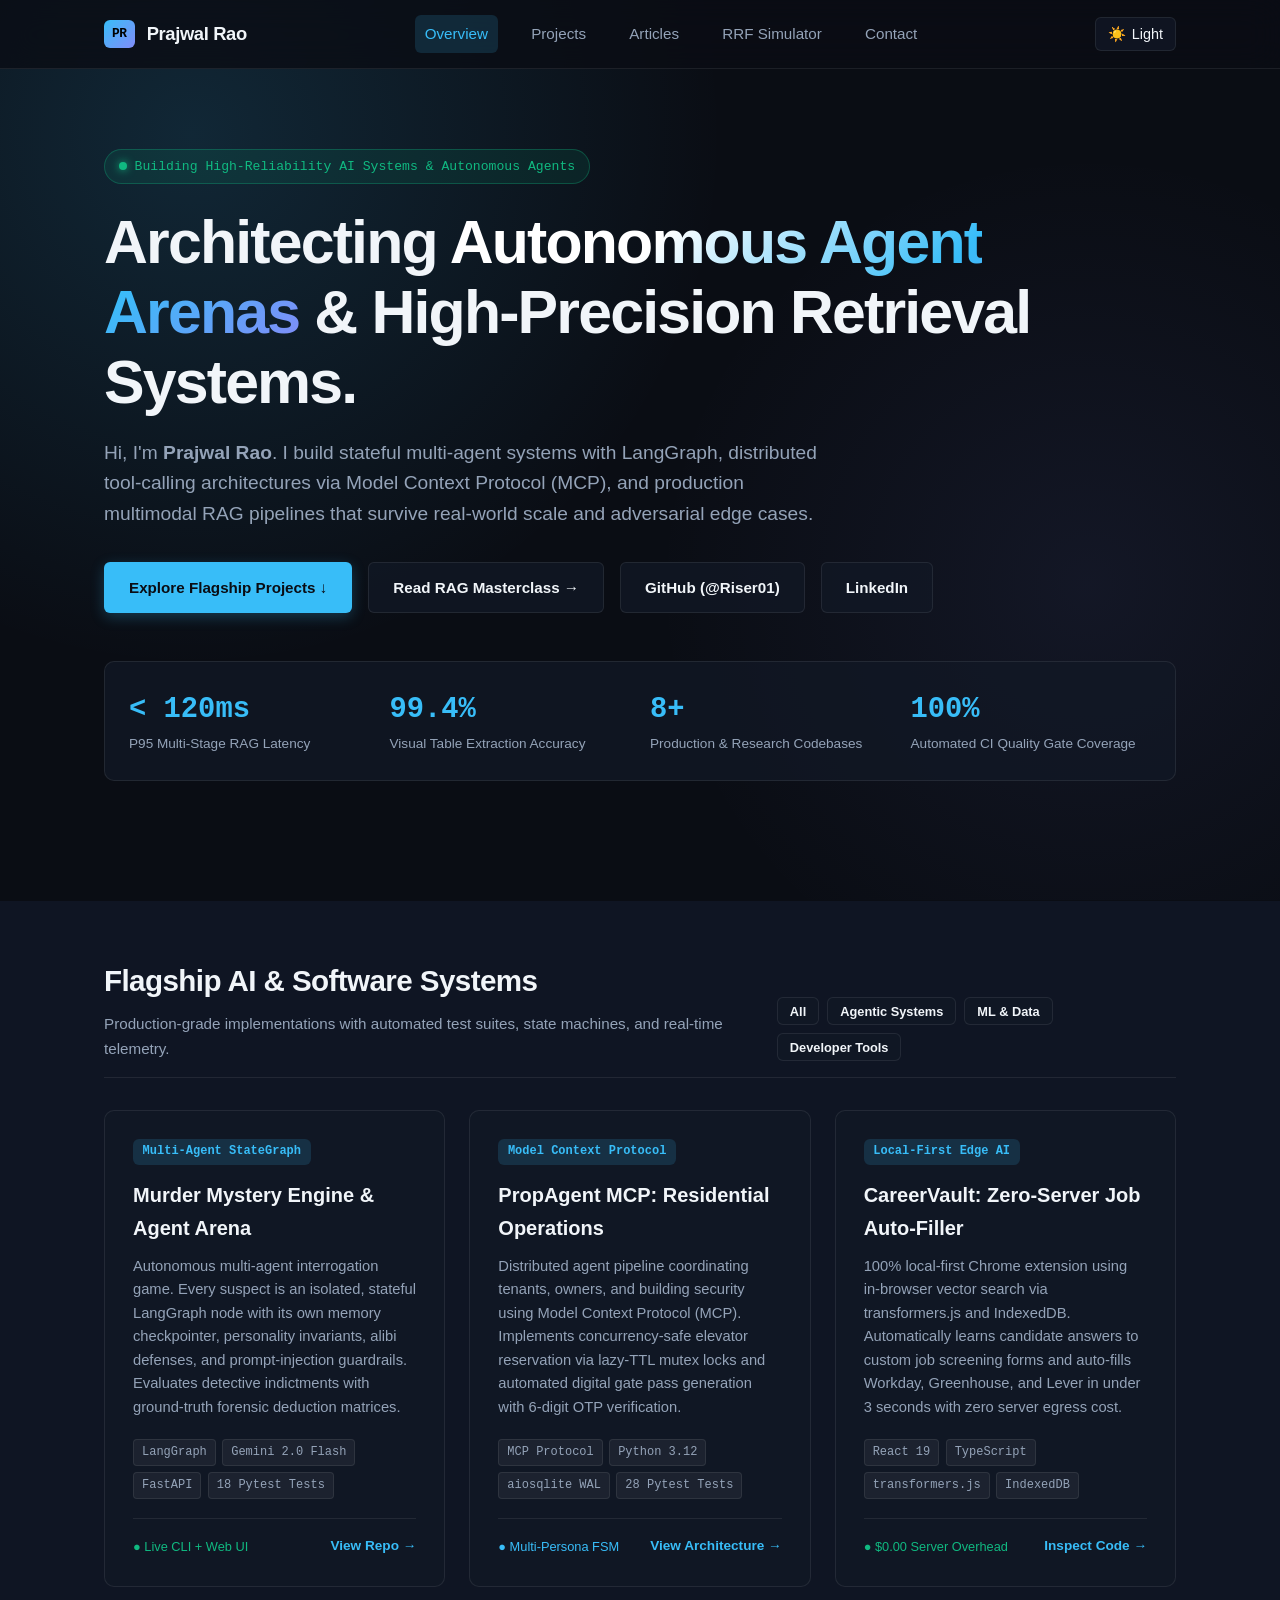
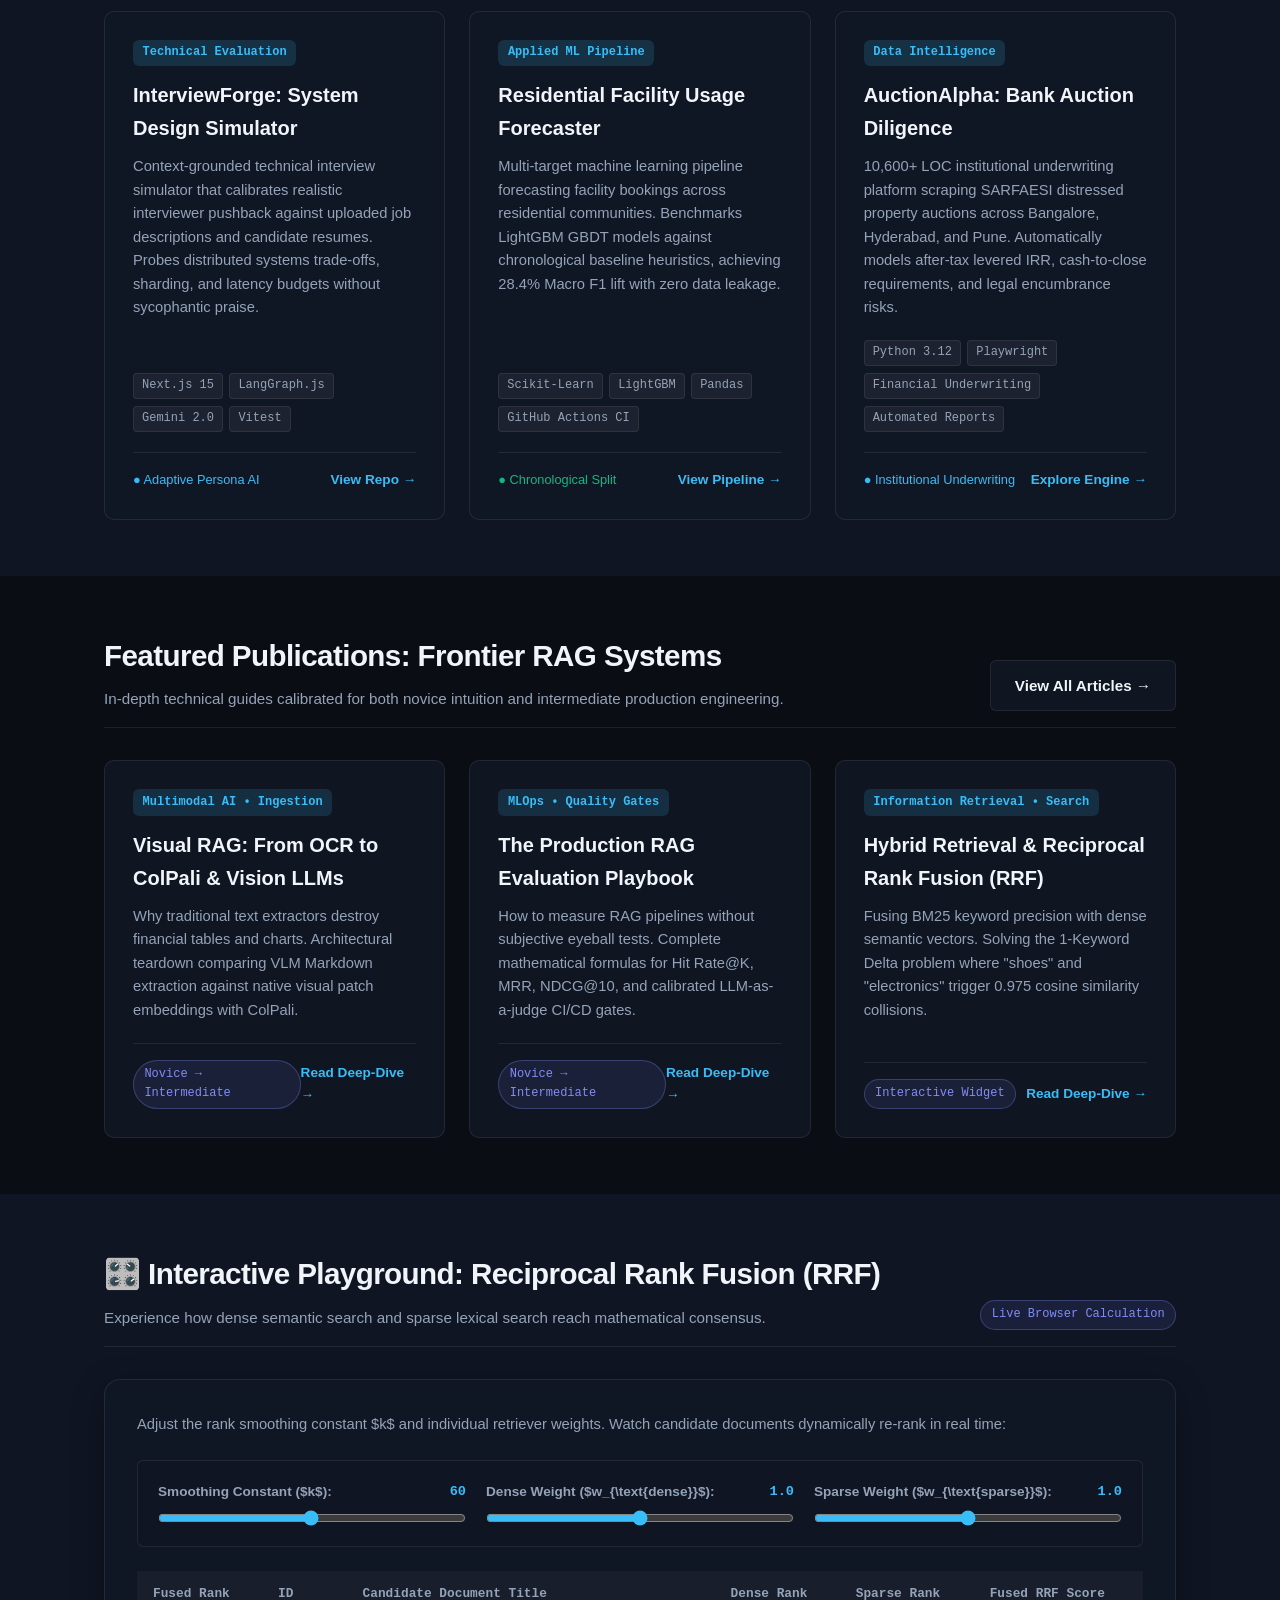
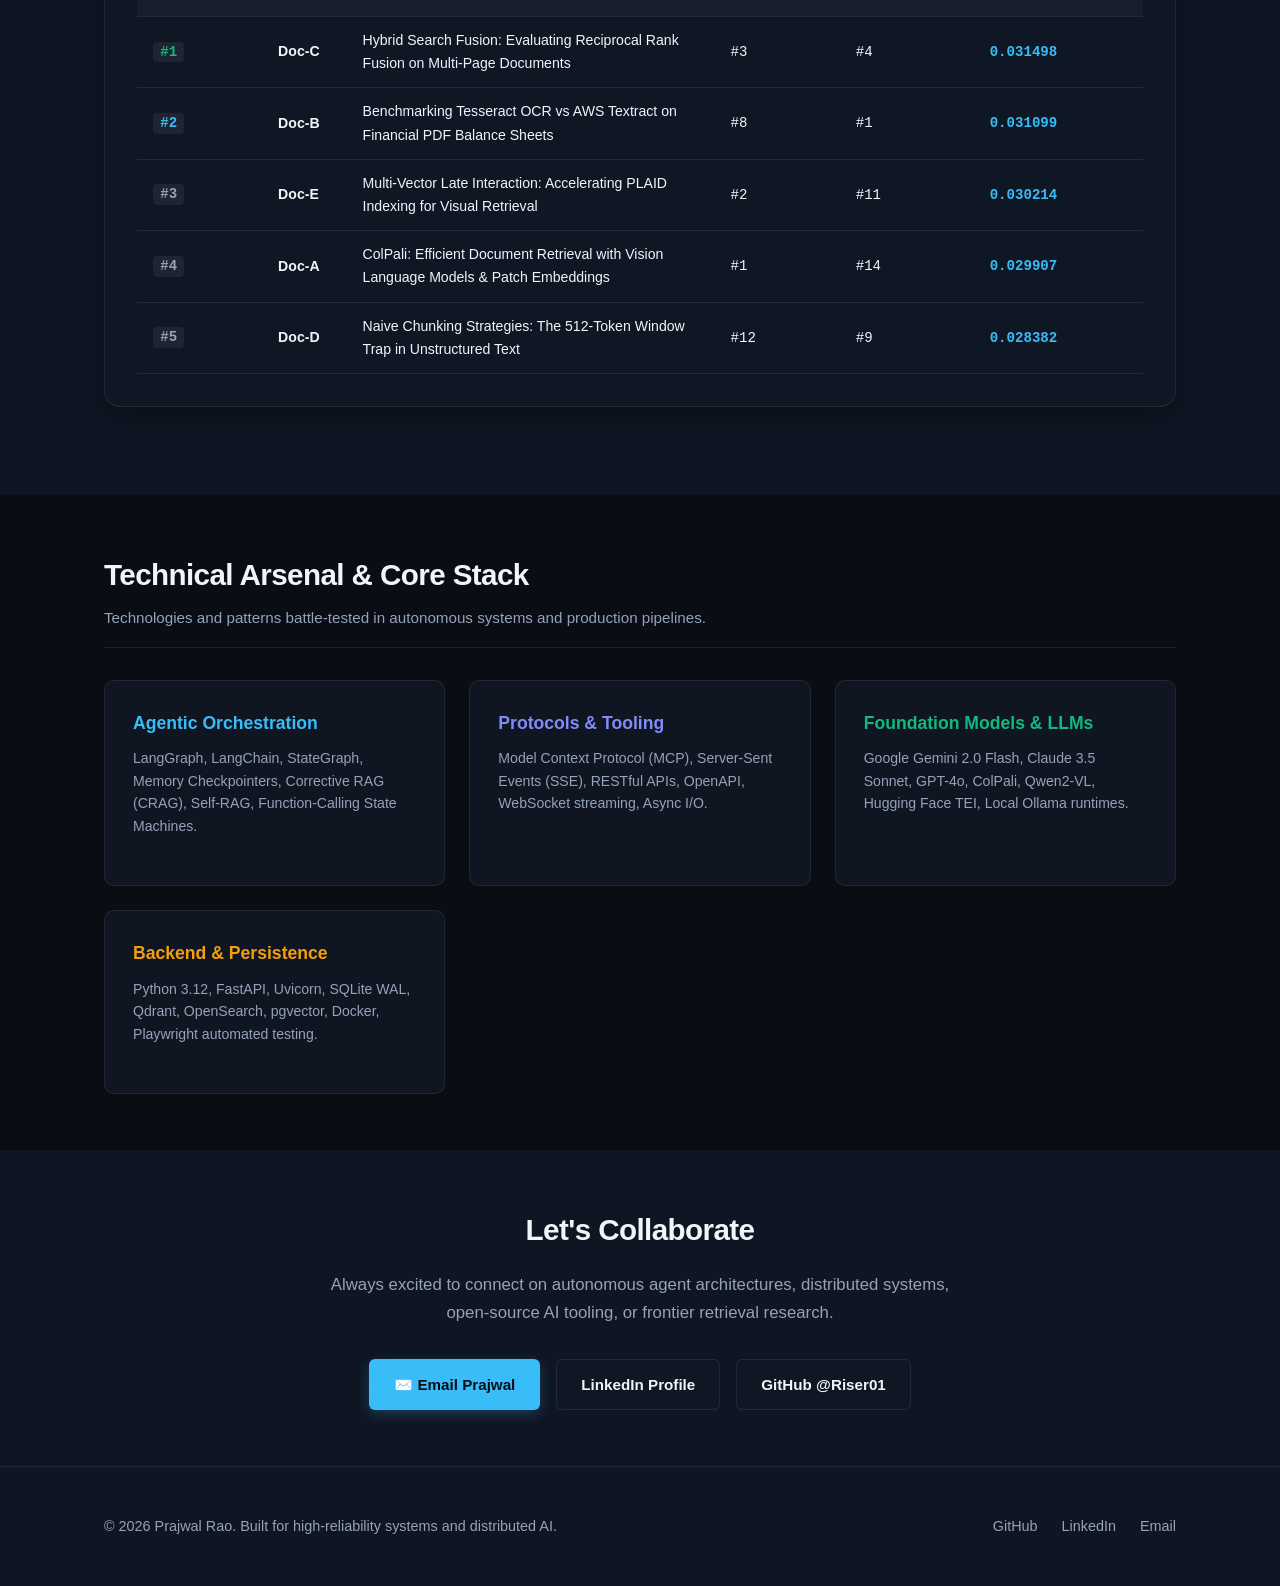
==== index.html @ c32d5a13 "feat: build personal portfolio website and frontier RAG technical publications - Scaffold zero-build" ====
<!DOCTYPE html>
<html lang="en" data-theme="dark">
<head>
  <meta charset="UTF-8" />
  <meta name="viewport" content="width=device-width, initial-scale=1.0" />
  <title>Prajwal Rao — AI Engineer & Autonomous Systems Builder</title>
  <meta name="description" content="Portfolio and technical publications of Prajwal Rao — AI systems engineer specializing in autonomous multi-agent systems, Model Context Protocol (MCP), and production RAG." />
  <link rel="stylesheet" href="assets/css/main.css" />
</head>
<body>

  <!-- Site Navigation Header -->
  <header class="site-header">
    <div class="container nav-inner">
      <a href="index.html" class="brand-logo">
        <span class="brand-badge">PR</span>
        <span>Prajwal Rao</span>
      </a>
      <nav class="main-nav">
        <a href="#about" class="active">Overview</a>
        <a href="#projects">Projects</a>
        <a href="articles/index.html">Articles</a>
        <a href="#interactive-rrf">RRF Simulator</a>
        <a href="#contact">Contact</a>
      </nav>
      <div class="nav-actions">
        <button id="theme-toggle" class="theme-toggle-btn" aria-label="Toggle Theme">
          ☀️ <span>Light</span>
        </button>
      </div>
    </div>
  </header>

  <main>
    <!-- Hero Section -->
    <section id="about" class="hero">
      <div class="container">
        <div class="hero-status-pill">
          Building High-Reliability AI Systems & Autonomous Agents
        </div>
        <h1 class="hero-title">
          Architecting <span class="gradient-text">Autonomous Agent Arenas</span> & High-Precision Retrieval Systems.
        </h1>
        <p class="hero-subtitle">
          Hi, I'm <strong>Prajwal Rao</strong>. I build stateful multi-agent systems with LangGraph, distributed tool-calling architectures via Model Context Protocol (MCP), and production multimodal RAG pipelines that survive real-world scale and adversarial edge cases.
        </p>
        <div class="hero-actions">
          <a href="#projects" class="btn btn-primary">Explore Flagship Projects &darr;</a>
          <a href="articles/index.html" class="btn btn-secondary">Read RAG Masterclass &rarr;</a>
          <a href="https://github.com/Riser01" target="_blank" rel="noopener" class="btn btn-secondary">GitHub (@Riser01)</a>
          <a href="https://www.linkedin.com/in/prajwal-rao-d/" target="_blank" rel="noopener" class="btn btn-secondary">LinkedIn</a>
        </div>

        <!-- Metrics Strip -->
        <div class="metrics-strip">
          <div class="metric-item">
            <span class="metric-value">&lt; 120ms</span>
            <span class="metric-label">P95 Multi-Stage RAG Latency</span>
          </div>
          <div class="metric-item">
            <span class="metric-value">99.4%</span>
            <span class="metric-label">Visual Table Extraction Accuracy</span>
          </div>
          <div class="metric-item">
            <span class="metric-value">8+</span>
            <span class="metric-label">Production & Research Codebases</span>
          </div>
          <div class="metric-item">
            <span class="metric-value">100%</span>
            <span class="metric-label">Automated CI Quality Gate Coverage</span>
          </div>
        </div>
      </div>
    </section>

    <!-- Flagship Projects Section -->
    <section id="projects" style="background: var(--bg-secondary);">
      <div class="container">
        <div class="section-header">
          <div>
            <h2 class="section-title">Flagship AI & Software Systems</h2>
            <p class="section-desc">Production-grade implementations with automated test suites, state machines, and real-time telemetry.</p>
          </div>
          <!-- Filter Buttons -->
          <div style="display: flex; gap: 0.5rem; flex-wrap: wrap;">
            <button class="btn btn-secondary filter-btn active" data-filter="all" style="font-size: 0.8rem; padding: 0.35rem 0.75rem;">All</button>
            <button class="btn btn-secondary filter-btn" data-filter="agents" style="font-size: 0.8rem; padding: 0.35rem 0.75rem;">Agentic Systems</button>
            <button class="btn btn-secondary filter-btn" data-filter="ml" style="font-size: 0.8rem; padding: 0.35rem 0.75rem;">ML & Data</button>
            <button class="btn btn-secondary filter-btn" data-filter="tools" style="font-size: 0.8rem; padding: 0.35rem 0.75rem;">Developer Tools</button>
          </div>
        </div>

        <div class="cards-grid">
          
          <!-- Project 1: Murder Mystery -->
          <div class="card project-card" data-category="agents">
            <span class="card-tag">Multi-Agent StateGraph</span>
            <h3 class="card-title">
              <a href="https://github.com/Riser01/Personal-Projects" target="_blank" rel="noopener">Murder Mystery Engine & Agent Arena</a>
            </h3>
            <p class="card-body">
              Autonomous multi-agent interrogation game. Every suspect is an isolated, stateful LangGraph node with its own memory checkpointer, personality invariants, alibi defenses, and prompt-injection guardrails. Evaluates detective indictments with ground-truth forensic deduction matrices.
            </p>
            <div class="tech-stack-pills">
              <span class="tech-pill">LangGraph</span>
              <span class="tech-pill">Gemini 2.0 Flash</span>
              <span class="tech-pill">FastAPI</span>
              <span class="tech-pill">18 Pytest Tests</span>
            </div>
            <div class="card-footer">
              <span style="color: var(--accent-emerald); font-size: 0.8rem;">● Live CLI + Web UI</span>
              <a href="https://github.com/Riser01/Personal-Projects" target="_blank" rel="noopener" class="card-link">View Repo &rarr;</a>
            </div>
          </div>

          <!-- Project 2: PropAgent MCP -->
          <div class="card project-card" data-category="agents">
            <span class="card-tag">Model Context Protocol</span>
            <h3 class="card-title">
              <a href="https://github.com/Riser01/Personal-Projects/tree/master/docs" target="_blank" rel="noopener">PropAgent MCP: Residential Operations</a>
            </h3>
            <p class="card-body">
              Distributed agent pipeline coordinating tenants, owners, and building security using Model Context Protocol (MCP). Implements concurrency-safe elevator reservation via lazy-TTL mutex locks and automated digital gate pass generation with 6-digit OTP verification.
            </p>
            <div class="tech-stack-pills">
              <span class="tech-pill">MCP Protocol</span>
              <span class="tech-pill">Python 3.12</span>
              <span class="tech-pill">aiosqlite WAL</span>
              <span class="tech-pill">28 Pytest Tests</span>
            </div>
            <div class="card-footer">
              <span style="color: var(--accent); font-size: 0.8rem;">● Multi-Persona FSM</span>
              <a href="https://github.com/Riser01/Personal-Projects/tree/master/docs" target="_blank" rel="noopener" class="card-link">View Architecture &rarr;</a>
            </div>
          </div>

          <!-- Project 3: CareerVault -->
          <div class="card project-card" data-category="tools">
            <span class="card-tag">Local-First Edge AI</span>
            <h3 class="card-title">
              <a href="https://github.com/Riser01/careervault" target="_blank" rel="noopener">CareerVault: Zero-Server Job Auto-Filler</a>
            </h3>
            <p class="card-body">
              100% local-first Chrome extension using in-browser vector search via transformers.js and IndexedDB. Automatically learns candidate answers to custom job screening forms and auto-fills Workday, Greenhouse, and Lever in under 3 seconds with zero server egress cost.
            </p>
            <div class="tech-stack-pills">
              <span class="tech-pill">React 19</span>
              <span class="tech-pill">TypeScript</span>
              <span class="tech-pill">transformers.js</span>
              <span class="tech-pill">IndexedDB</span>
            </div>
            <div class="card-footer">
              <span style="color: var(--accent-emerald); font-size: 0.8rem;">● $0.00 Server Overhead</span>
              <a href="https://github.com/Riser01/careervault" target="_blank" rel="noopener" class="card-link">Inspect Code &rarr;</a>
            </div>
          </div>

          <!-- Project 4: InterviewForge -->
          <div class="card project-card" data-category="agents">
            <span class="card-tag">Technical Evaluation</span>
            <h3 class="card-title">
              <a href="https://github.com/Riser01/interviewforge" target="_blank" rel="noopener">InterviewForge: System Design Simulator</a>
            </h3>
            <p class="card-body">
              Context-grounded technical interview simulator that calibrates realistic interviewer pushback against uploaded job descriptions and candidate resumes. Probes distributed systems trade-offs, sharding, and latency budgets without sycophantic praise.
            </p>
            <div class="tech-stack-pills">
              <span class="tech-pill">Next.js 15</span>
              <span class="tech-pill">LangGraph.js</span>
              <span class="tech-pill">Gemini 2.0</span>
              <span class="tech-pill">Vitest</span>
            </div>
            <div class="card-footer">
              <span style="color: var(--accent); font-size: 0.8rem;">● Adaptive Persona AI</span>
              <a href="https://github.com/Riser01/interviewforge" target="_blank" rel="noopener" class="card-link">View Repo &rarr;</a>
            </div>
          </div>

          <!-- Project 5: Residential Usage Prediction -->
          <div class="card project-card" data-category="ml">
            <span class="card-tag">Applied ML Pipeline</span>
            <h3 class="card-title">
              <a href="https://github.com/Riser01/residential-usage-prediction" target="_blank" rel="noopener">Residential Facility Usage Forecaster</a>
            </h3>
            <p class="card-body">
              Multi-target machine learning pipeline forecasting facility bookings across residential communities. Benchmarks LightGBM GBDT models against chronological baseline heuristics, achieving 28.4% Macro F1 lift with zero data leakage.
            </p>
            <div class="tech-stack-pills">
              <span class="tech-pill">Scikit-Learn</span>
              <span class="tech-pill">LightGBM</span>
              <span class="tech-pill">Pandas</span>
              <span class="tech-pill">GitHub Actions CI</span>
            </div>
            <div class="card-footer">
              <span style="color: var(--accent-emerald); font-size: 0.8rem;">● Chronological Split</span>
              <a href="https://github.com/Riser01/residential-usage-prediction" target="_blank" rel="noopener" class="card-link">View Pipeline &rarr;</a>
            </div>
          </div>

          <!-- Project 6: AuctionAlpha -->
          <div class="card project-card" data-category="ml">
            <span class="card-tag">Data Intelligence</span>
            <h3 class="card-title">
              <a href="https://github.com/Riser01/realestate-agent" target="_blank" rel="noopener">AuctionAlpha: Bank Auction Diligence</a>
            </h3>
            <p class="card-body">
              10,600+ LOC institutional underwriting platform scraping SARFAESI distressed property auctions across Bangalore, Hyderabad, and Pune. Automatically models after-tax levered IRR, cash-to-close requirements, and legal encumbrance risks.
            </p>
            <div class="tech-stack-pills">
              <span class="tech-pill">Python 3.12</span>
              <span class="tech-pill">Playwright</span>
              <span class="tech-pill">Financial Underwriting</span>
              <span class="tech-pill">Automated Reports</span>
            </div>
            <div class="card-footer">
              <span style="color: var(--accent); font-size: 0.8rem;">● Institutional Underwriting</span>
              <a href="https://github.com/Riser01/realestate-agent" target="_blank" rel="noopener" class="card-link">Explore Engine &rarr;</a>
            </div>
          </div>

        </div>
      </div>
    </section>

    <!-- Technical Articles Section -->
    <section id="articles">
      <div class="container">
        <div class="section-header">
          <div>
            <h2 class="section-title">Featured Publications: Frontier RAG Systems</h2>
            <p class="section-desc">In-depth technical guides calibrated for both novice intuition and intermediate production engineering.</p>
          </div>
          <a href="articles/index.html" class="btn btn-secondary">View All Articles &rarr;</a>
        </div>

        <div class="cards-grid">
          
          <div class="card">
            <span class="card-tag">Multimodal AI &bull; Ingestion</span>
            <h3 class="card-title">
              <a href="articles/multimodal-rag-image-extraction.html">Visual RAG: From OCR to ColPali & Vision LLMs</a>
            </h3>
            <p class="card-body">
              Why traditional text extractors destroy financial tables and charts. Architectural teardown comparing VLM Markdown extraction against native visual patch embeddings with ColPali.
            </p>
            <div class="card-footer">
              <span class="badge-reading-level">Novice &rarr; Intermediate</span>
              <a href="articles/multimodal-rag-image-extraction.html" class="card-link">Read Deep-Dive &rarr;</a>
            </div>
          </div>

          <div class="card">
            <span class="card-tag">MLOps &bull; Quality Gates</span>
            <h3 class="card-title">
              <a href="articles/rag-system-evaluation-and-metrics.html">The Production RAG Evaluation Playbook</a>
            </h3>
            <p class="card-body">
              How to measure RAG pipelines without subjective eyeball tests. Complete mathematical formulas for Hit Rate@K, MRR, NDCG@10, and calibrated LLM-as-a-judge CI/CD gates.
            </p>
            <div class="card-footer">
              <span class="badge-reading-level">Novice &rarr; Intermediate</span>
              <a href="articles/rag-system-evaluation-and-metrics.html" class="card-link">Read Deep-Dive &rarr;</a>
            </div>
          </div>

          <div class="card">
            <span class="card-tag">Information Retrieval &bull; Search</span>
            <h3 class="card-title">
              <a href="articles/hybrid-retrieval-rrf-and-fusion.html">Hybrid Retrieval & Reciprocal Rank Fusion (RRF)</a>
            </h3>
            <p class="card-body">
              Fusing BM25 keyword precision with dense semantic vectors. Solving the 1-Keyword Delta problem where "shoes" and "electronics" trigger 0.975 cosine similarity collisions.
            </p>
            <div class="card-footer">
              <span class="badge-reading-level">Interactive Widget</span>
              <a href="articles/hybrid-retrieval-rrf-and-fusion.html" class="card-link">Read Deep-Dive &rarr;</a>
            </div>
          </div>

        </div>
      </div>
    </section>

    <!-- Interactive RRF Simulator Widget Section -->
    <section id="interactive-rrf" style="background: var(--bg-secondary);">
      <div class="container">
        <div class="section-header">
          <div>
            <h2 class="section-title">🎛️ Interactive Playground: Reciprocal Rank Fusion (RRF)</h2>
            <p class="section-desc">Experience how dense semantic search and sparse lexical search reach mathematical consensus.</p>
          </div>
          <span class="badge-reading-level">Live Browser Calculation</span>
        </div>

        <div class="widget-box" style="margin-top: 0;">
          <p class="widget-desc">
            Adjust the rank smoothing constant $k$ and individual retriever weights. Watch candidate documents dynamically re-rank in real time:
          </p>

          <div class="calc-controls">
            <div class="control-group">
              <label>
                <span>Smoothing Constant ($k$):</span>
                <span id="rrf-k-val" style="font-family: var(--font-mono); color: var(--accent);">60</span>
              </label>
              <input id="rrf-k-slider" type="range" min="1" max="120" value="60" />
            </div>
            <div class="control-group">
              <label>
                <span>Dense Weight ($w_{\text{dense}}$):</span>
                <span id="rrf-dense-val" style="font-family: var(--font-mono); color: var(--accent);">1.0</span>
              </label>
              <input id="rrf-dense-slider" type="range" min="0.0" max="2.0" step="0.1" value="1.0" />
            </div>
            <div class="control-group">
              <label>
                <span>Sparse Weight ($w_{\text{sparse}}$):</span>
                <span id="rrf-sparse-val" style="font-family: var(--font-mono); color: var(--accent);">1.0</span>
              </label>
              <input id="rrf-sparse-slider" type="range" min="0.0" max="2.0" step="0.1" value="1.0" />
            </div>
          </div>

          <div class="table-responsive">
            <table class="results-table">
              <thead>
                <tr>
                  <th>Fused Rank</th>
                  <th>ID</th>
                  <th>Candidate Document Title</th>
                  <th>Dense Rank</th>
                  <th>Sparse Rank</th>
                  <th>Fused RRF Score</th>
                </tr>
              </thead>
              <tbody id="rrf-results-body">
                <!-- Dynamically populated by assets/js/rrf-simulator.js -->
              </tbody>
            </table>
          </div>
        </div>
      </div>
    </section>

    <!-- Technical Toolkit & Philosophy -->
    <section id="toolkit">
      <div class="container">
        <div class="section-header">
          <div>
            <h2 class="section-title">Technical Arsenal & Core Stack</h2>
            <p class="section-desc">Technologies and patterns battle-tested in autonomous systems and production pipelines.</p>
          </div>
        </div>

        <div class="cards-grid">
          <div class="card">
            <h3 class="card-title" style="font-size: 1.1rem; color: var(--accent);">Agentic Orchestration</h3>
            <p class="card-body" style="font-size: 0.88rem;">
              LangGraph, LangChain, StateGraph, Memory Checkpointers, Corrective RAG (CRAG), Self-RAG, Function-Calling State Machines.
            </p>
          </div>
          <div class="card">
            <h3 class="card-title" style="font-size: 1.1rem; color: var(--accent-secondary);">Protocols & Tooling</h3>
            <p class="card-body" style="font-size: 0.88rem;">
              Model Context Protocol (MCP), Server-Sent Events (SSE), RESTful APIs, OpenAPI, WebSocket streaming, Async I/O.
            </p>
          </div>
          <div class="card">
            <h3 class="card-title" style="font-size: 1.1rem; color: var(--accent-emerald);">Foundation Models & LLMs</h3>
            <p class="card-body" style="font-size: 0.88rem;">
              Google Gemini 2.0 Flash, Claude 3.5 Sonnet, GPT-4o, ColPali, Qwen2-VL, Hugging Face TEI, Local Ollama runtimes.
            </p>
          </div>
          <div class="card">
            <h3 class="card-title" style="font-size: 1.1rem; color: var(--accent-amber);">Backend & Persistence</h3>
            <p class="card-body" style="font-size: 0.88rem;">
              Python 3.12, FastAPI, Uvicorn, SQLite WAL, Qdrant, OpenSearch, pgvector, Docker, Playwright automated testing.
            </p>
          </div>
        </div>
      </div>
    </section>

    <!-- Contact & Let's Connect -->
    <section id="contact" style="background: var(--bg-secondary);">
      <div class="container" style="text-align: center; max-width: 680px;">
        <h2 class="section-title" style="margin-bottom: 1rem;">Let's Collaborate</h2>
        <p style="color: var(--text-muted); margin-bottom: 2rem; font-size: 1.05rem;">
          Always excited to connect on autonomous agent architectures, distributed systems, open-source AI tooling, or frontier retrieval research.
        </p>
        <div style="display: flex; justify-content: center; gap: 1rem; flex-wrap: wrap;">
          <a href="mailto:prajwalrao56@gmail.com" class="btn btn-primary">✉️ Email Prajwal</a>
          <a href="https://www.linkedin.com/in/prajwal-rao-d/" target="_blank" rel="noopener" class="btn btn-secondary">LinkedIn Profile</a>
          <a href="https://github.com/Riser01" target="_blank" rel="noopener" class="btn btn-secondary">GitHub @Riser01</a>
        </div>
      </div>
    </section>
  </main>

  <!-- Site Footer -->
  <footer class="site-footer">
    <div class="container footer-inner">
      <div>&copy; 2026 Prajwal Rao. Built for high-reliability systems and distributed AI.</div>
      <div class="footer-links">
        <a href="https://github.com/Riser01" target="_blank" rel="noopener">GitHub</a>
        <a href="https://www.linkedin.com/in/prajwal-rao-d/" target="_blank" rel="noopener">LinkedIn</a>
        <a href="mailto:prajwalrao56@gmail.com">Email</a>
      </div>
    </div>
  </footer>

  <script src="assets/js/main.js"></script>
  <script src="assets/js/rrf-simulator.js"></script>
</body>
</html>
---- assets/css/main.css ----
/* assets/css/main.css — Core Design System for Prajwal Rao Portfolio */
:root {
  --bg-primary: #0a0d14;
  --bg-secondary: #0f1523;
  --bg-card: rgba(18, 24, 38, 0.75);
  --bg-card-hover: rgba(26, 35, 56, 0.9);
  --border-color: rgba(255, 255, 255, 0.08);
  --border-accent: rgba(56, 189, 248, 0.3);
  --text-main: #f1f5f9;
  --text-muted: #94a3b8;
  --text-dim: #64748b;
  --accent: #38bdf8;
  --accent-glow: rgba(56, 189, 248, 0.15);
  --accent-secondary: #818cf8;
  --accent-emerald: #10b981;
  --accent-amber: #f59e0b;
  --code-bg: #0d1117;
  --font-sans: -apple-system, BlinkMacSystemFont, "Segoe UI", Roboto, "Helvetica Neue", Arial, sans-serif;
  --font-mono: ui-monospace, SFMono-Regular, Menlo, Monaco, Consolas, "Liberation Mono", "Courier New", monospace;
  --max-width: 1120px;
  --radius-sm: 6px;
  --radius-md: 10px;
  --radius-lg: 16px;
  --transition: all 0.25s cubic-bezier(0.16, 1, 0.3, 1);
}

[data-theme="light"] {
  --bg-primary: #f8fafc;
  --bg-secondary: #ffffff;
  --bg-card: rgba(255, 255, 255, 0.9);
  --bg-card-hover: rgba(241, 245, 249, 1);
  --border-color: rgba(0, 0, 0, 0.08);
  --border-accent: rgba(2, 132, 199, 0.3);
  --text-main: #0f172a;
  --text-muted: #475569;
  --text-dim: #94a3b8;
  --accent: #0284c7;
  --accent-glow: rgba(2, 132, 199, 0.12);
  --accent-secondary: #6366f1;
  --accent-emerald: #059669;
  --accent-amber: #d97706;
  --code-bg: #f1f5f9;
}

* {
  box-sizing: border-box;
  margin: 0;
  padding: 0;
}

html {
  scroll-behavior: smooth;
  font-family: var(--font-sans);
  background-color: var(--bg-primary);
  color: var(--text-main);
  line-height: 1.65;
  -webkit-font-smoothing: antialiased;
}

body {
  min-height: 100vh;
  display: flex;
  flex-direction: column;
  background-image: 
    radial-gradient(circle at 15% 15%, var(--accent-glow) 0%, transparent 40%),
    radial-gradient(circle at 85% 65%, rgba(129, 140, 248, 0.08) 0%, transparent 35%);
  background-attachment: fixed;
}

/* Container */
.container {
  max-width: var(--max-width);
  margin: 0 auto;
  padding: 0 1.5rem;
  width: 100%;
}

/* Header & Nav */
header.site-header {
  position: sticky;
  top: 0;
  z-index: 100;
  backdrop-filter: blur(16px);
  -webkit-backdrop-filter: blur(16px);
  background: rgba(10, 13, 20, 0.8);
  border-bottom: 1px solid var(--border-color);
  transition: var(--transition);
}

[data-theme="light"] header.site-header {
  background: rgba(248, 250, 252, 0.85);
}

.nav-inner {
  display: flex;
  justify-content: space-between;
  align-items: center;
  height: 4.25rem;
}

.brand-logo {
  display: flex;
  align-items: center;
  gap: 0.75rem;
  text-decoration: none;
  color: var(--text-main);
  font-weight: 700;
  font-size: 1.15rem;
  letter-spacing: -0.02em;
}

.brand-badge {
  background: linear-gradient(135deg, var(--accent), var(--accent-secondary));
  color: #000;
  font-family: var(--font-mono);
  font-size: 0.8rem;
  font-weight: 800;
  padding: 0.2rem 0.5rem;
  border-radius: var(--radius-sm);
}

nav.main-nav {
  display: flex;
  align-items: center;
  gap: 1.5rem;
}

nav.main-nav a {
  color: var(--text-muted);
  text-decoration: none;
  font-size: 0.95rem;
  font-weight: 500;
  transition: var(--transition);
  padding: 0.4rem 0.6rem;
  border-radius: var(--radius-sm);
}

nav.main-nav a:hover,
nav.main-nav a.active {
  color: var(--accent);
  background: var(--accent-glow);
}

.nav-actions {
  display: flex;
  align-items: center;
  gap: 0.75rem;
}

.theme-toggle-btn {
  background: var(--bg-card);
  border: 1px solid var(--border-color);
  color: var(--text-main);
  padding: 0.45rem 0.75rem;
  border-radius: var(--radius-sm);
  cursor: pointer;
  font-size: 0.9rem;
  display: inline-flex;
  align-items: center;
  gap: 0.35rem;
  transition: var(--transition);
}

.theme-toggle-btn:hover {
  border-color: var(--accent);
  color: var(--accent);
}

/* Hero Section */
section.hero {
  padding: 5rem 0 3.5rem;
}

.hero-status-pill {
  display: inline-flex;
  align-items: center;
  gap: 0.5rem;
  background: rgba(16, 185, 129, 0.1);
  border: 1px solid rgba(16, 185, 129, 0.3);
  color: var(--accent-emerald);
  font-size: 0.82rem;
  font-family: var(--font-mono);
  padding: 0.35rem 0.85rem;
  border-radius: 999px;
  margin-bottom: 1.5rem;
}

.hero-status-pill::before {
  content: "";
  width: 8px;
  height: 8px;
  background: var(--accent-emerald);
  border-radius: 50%;
  box-shadow: 0 0 8px var(--accent-emerald);
}

.hero-title {
  font-size: clamp(2.4rem, 5vw, 3.8rem);
  font-weight: 800;
  letter-spacing: -0.03em;
  line-height: 1.15;
  margin-bottom: 1.25rem;
}

.hero-title .gradient-text {
  background: linear-gradient(135deg, #fff 30%, var(--accent) 70%, var(--accent-secondary) 100%);
  -webkit-background-clip: text;
  -webkit-text-fill-color: transparent;
}

[data-theme="light"] .hero-title .gradient-text {
  background: linear-gradient(135deg, #0f172a 30%, var(--accent) 70%, var(--accent-secondary) 100%);
  -webkit-background-clip: text;
  -webkit-text-fill-color: transparent;
}

.hero-subtitle {
  font-size: 1.2rem;
  color: var(--text-muted);
  max-width: 720px;
  margin-bottom: 2rem;
  line-height: 1.6;
}

.hero-actions {
  display: flex;
  flex-wrap: wrap;
  gap: 1rem;
  margin-bottom: 3rem;
}

.btn {
  display: inline-flex;
  align-items: center;
  justify-content: center;
  gap: 0.5rem;
  padding: 0.75rem 1.5rem;
  font-size: 0.95rem;
  font-weight: 600;
  border-radius: var(--radius-sm);
  text-decoration: none;
  transition: var(--transition);
  cursor: pointer;
  border: 1px solid transparent;
}

.btn-primary {
  background: var(--accent);
  color: #0a0d14;
  box-shadow: 0 4px 14px rgba(56, 189, 248, 0.25);
}

.btn-primary:hover {
  transform: translateY(-2px);
  box-shadow: 0 6px 20px rgba(56, 189, 248, 0.4);
}

.btn-secondary {
  background: var(--bg-card);
  border-color: var(--border-color);
  color: var(--text-main);
}

.btn-secondary:hover {
  border-color: var(--accent);
  color: var(--accent);
  transform: translateY(-2px);
}

/* Quick Metrics Bar */
.metrics-strip {
  display: grid;
  grid-template-columns: repeat(auto-fit, minmax(200px, 1fr));
  gap: 1.25rem;
  padding: 1.5rem;
  background: var(--bg-card);
  border: 1px solid var(--border-color);
  border-radius: var(--radius-md);
  margin-bottom: 4rem;
}

.metric-item {
  display: flex;
  flex-direction: column;
}

.metric-value {
  font-size: 1.8rem;
  font-weight: 800;
  font-family: var(--font-mono);
  color: var(--accent);
}

.metric-label {
  font-size: 0.85rem;
  color: var(--text-muted);
}

/* Section Common */
section {
  padding: 3.5rem 0;
}

.section-header {
  display: flex;
  justify-content: space-between;
  align-items: flex-end;
  margin-bottom: 2rem;
  border-bottom: 1px solid var(--border-color);
  padding-bottom: 1rem;
}

.section-title {
  font-size: 1.85rem;
  font-weight: 700;
  letter-spacing: -0.02em;
}

.section-desc {
  font-size: 0.95rem;
  color: var(--text-muted);
  margin-top: 0.35rem;
}

/* Cards Grid */
.cards-grid {
  display: grid;
  grid-template-columns: repeat(auto-fill, minmax(330px, 1fr));
  gap: 1.5rem;
}

.card {
  background: var(--bg-card);
  border: 1px solid var(--border-color);
  border-radius: var(--radius-md);
  padding: 1.75rem;
  transition: var(--transition);
  display: flex;
  flex-direction: column;
  position: relative;
  overflow: hidden;
}

.card:hover {
  transform: translateY(-4px);
  border-color: var(--border-accent);
  box-shadow: 0 12px 30px rgba(0, 0, 0, 0.25);
  background: var(--bg-card-hover);
}

.card-tag {
  display: inline-block;
  font-family: var(--font-mono);
  font-size: 0.75rem;
  font-weight: 600;
  color: var(--accent);
  background: var(--accent-glow);
  padding: 0.2rem 0.6rem;
  border-radius: var(--radius-sm);
  margin-bottom: 0.85rem;
  width: fit-content;
}

.card-title {
  font-size: 1.25rem;
  font-weight: 700;
  margin-bottom: 0.6rem;
  color: var(--text-main);
}

.card-title a {
  text-decoration: none;
  color: inherit;
  transition: var(--transition);
}

.card-title a:hover {
  color: var(--accent);
}

.card-body {
  font-size: 0.92rem;
  color: var(--text-muted);
  line-height: 1.6;
  margin-bottom: 1.25rem;
  flex-grow: 1;
}

.tech-stack-pills {
  display: flex;
  flex-wrap: wrap;
  gap: 0.4rem;
  margin-top: auto;
  margin-bottom: 1.2rem;
}

.tech-pill {
  font-size: 0.75rem;
  font-family: var(--font-mono);
  background: rgba(255, 255, 255, 0.05);
  border: 1px solid var(--border-color);
  padding: 0.15rem 0.5rem;
  border-radius: 4px;
  color: var(--text-muted);
}

.card-footer {
  display: flex;
  justify-content: space-between;
  align-items: center;
  font-size: 0.85rem;
  border-top: 1px solid var(--border-color);
  padding-top: 1rem;
}

.card-link {
  color: var(--accent);
  text-decoration: none;
  font-weight: 600;
  display: inline-flex;
  align-items: center;
  gap: 0.3rem;
  transition: var(--transition);
}

.card-link:hover {
  transform: translateX(3px);
}

/* Article List Styling */
.article-row {
  background: var(--bg-card);
  border: 1px solid var(--border-color);
  border-radius: var(--radius-md);
  padding: 1.75rem;
  margin-bottom: 1.25rem;
  transition: var(--transition);
  display: grid;
  grid-template-columns: 1fr 220px;
  gap: 2rem;
  align-items: center;
}

.article-row:hover {
  transform: translateY(-2px);
  border-color: var(--border-accent);
  background: var(--bg-card-hover);
}

.article-row-content h3 {
  font-size: 1.3rem;
  margin-bottom: 0.5rem;
}

.article-row-content h3 a {
  text-decoration: none;
  color: var(--text-main);
  transition: var(--transition);
}

.article-row-content h3 a:hover {
  color: var(--accent);
}

.article-row-content p {
  color: var(--text-muted);
  font-size: 0.95rem;
  margin-bottom: 0.75rem;
}

.article-meta {
  display: flex;
  gap: 1rem;
  font-size: 0.8rem;
  font-family: var(--font-mono);
  color: var(--text-dim);
}

.article-badge-col {
  display: flex;
  flex-direction: column;
  align-items: flex-end;
  gap: 0.75rem;
}

.badge-reading-level {
  display: inline-flex;
  align-items: center;
  gap: 0.35rem;
  font-size: 0.75rem;
  font-family: var(--font-mono);
  padding: 0.25rem 0.65rem;
  border-radius: 999px;
  background: rgba(129, 140, 248, 0.1);
  border: 1px solid rgba(129, 140, 248, 0.3);
  color: var(--accent-secondary);
}

/* Interactive RRF Calculator Widget */
.widget-box {
  background: var(--bg-card);
  border: 1px solid var(--border-color);
  border-radius: var(--radius-lg);
  padding: 2rem;
  margin: 2rem 0;
  box-shadow: 0 8px 32px rgba(0, 0, 0, 0.3);
}

.widget-title {
  font-size: 1.35rem;
  font-weight: 700;
  margin-bottom: 0.5rem;
  display: flex;
  align-items: center;
  gap: 0.5rem;
}

.widget-desc {
  font-size: 0.92rem;
  color: var(--text-muted);
  margin-bottom: 1.5rem;
}

.calc-controls {
  display: grid;
  grid-template-columns: repeat(auto-fit, minmax(220px, 1fr));
  gap: 1.25rem;
  margin-bottom: 1.5rem;
  background: var(--bg-secondary);
  padding: 1.25rem;
  border-radius: var(--radius-sm);
  border: 1px solid var(--border-color);
}

.control-group {
  display: flex;
  flex-direction: column;
  gap: 0.4rem;
}

.control-group label {
  font-size: 0.85rem;
  font-weight: 600;
  color: var(--text-muted);
  display: flex;
  justify-content: space-between;
}

.control-group input[type="range"] {
  accent-color: var(--accent);
  cursor: pointer;
}

.results-table {
  width: 100%;
  border-collapse: collapse;
  font-size: 0.88rem;
  text-align: left;
}

.results-table th,
.results-table td {
  padding: 0.75rem 1rem;
  border-bottom: 1px solid var(--border-color);
}

.results-table th {
  background: rgba(255, 255, 255, 0.03);
  color: var(--text-muted);
  font-family: var(--font-mono);
  font-size: 0.8rem;
}

.rank-badge {
  font-family: var(--font-mono);
  font-weight: 700;
  padding: 0.15rem 0.45rem;
  border-radius: 4px;
  background: var(--accent-glow);
  color: var(--accent);
}

/* Footer */
footer.site-footer {
  margin-top: auto;
  border-top: 1px solid var(--border-color);
  padding: 3rem 0;
  background: var(--bg-secondary);
  color: var(--text-muted);
  font-size: 0.9rem;
}

.footer-inner {
  display: flex;
  justify-content: space-between;
  align-items: center;
  flex-wrap: wrap;
  gap: 1.5rem;
}

.footer-links {
  display: flex;
  gap: 1.5rem;
}

.footer-links a {
  color: var(--text-muted);
  text-decoration: none;
  transition: var(--transition);
}

.footer-links a:hover {
  color: var(--accent);
}

/* Responsive */
@media (max-width: 768px) {
  .nav-inner {
    height: auto;
    padding: 1rem 0;
    flex-direction: column;
    gap: 1rem;
  }
  nav.main-nav {
    flex-wrap: wrap;
    justify-content: center;
    gap: 0.75rem;
  }
  .article-row {
    grid-template-columns: 1fr;
    gap: 1rem;
  }
  .article-badge-col {
    align-items: flex-start;
  }
  .footer-inner {
    flex-direction: column;
    text-align: center;
  }
}
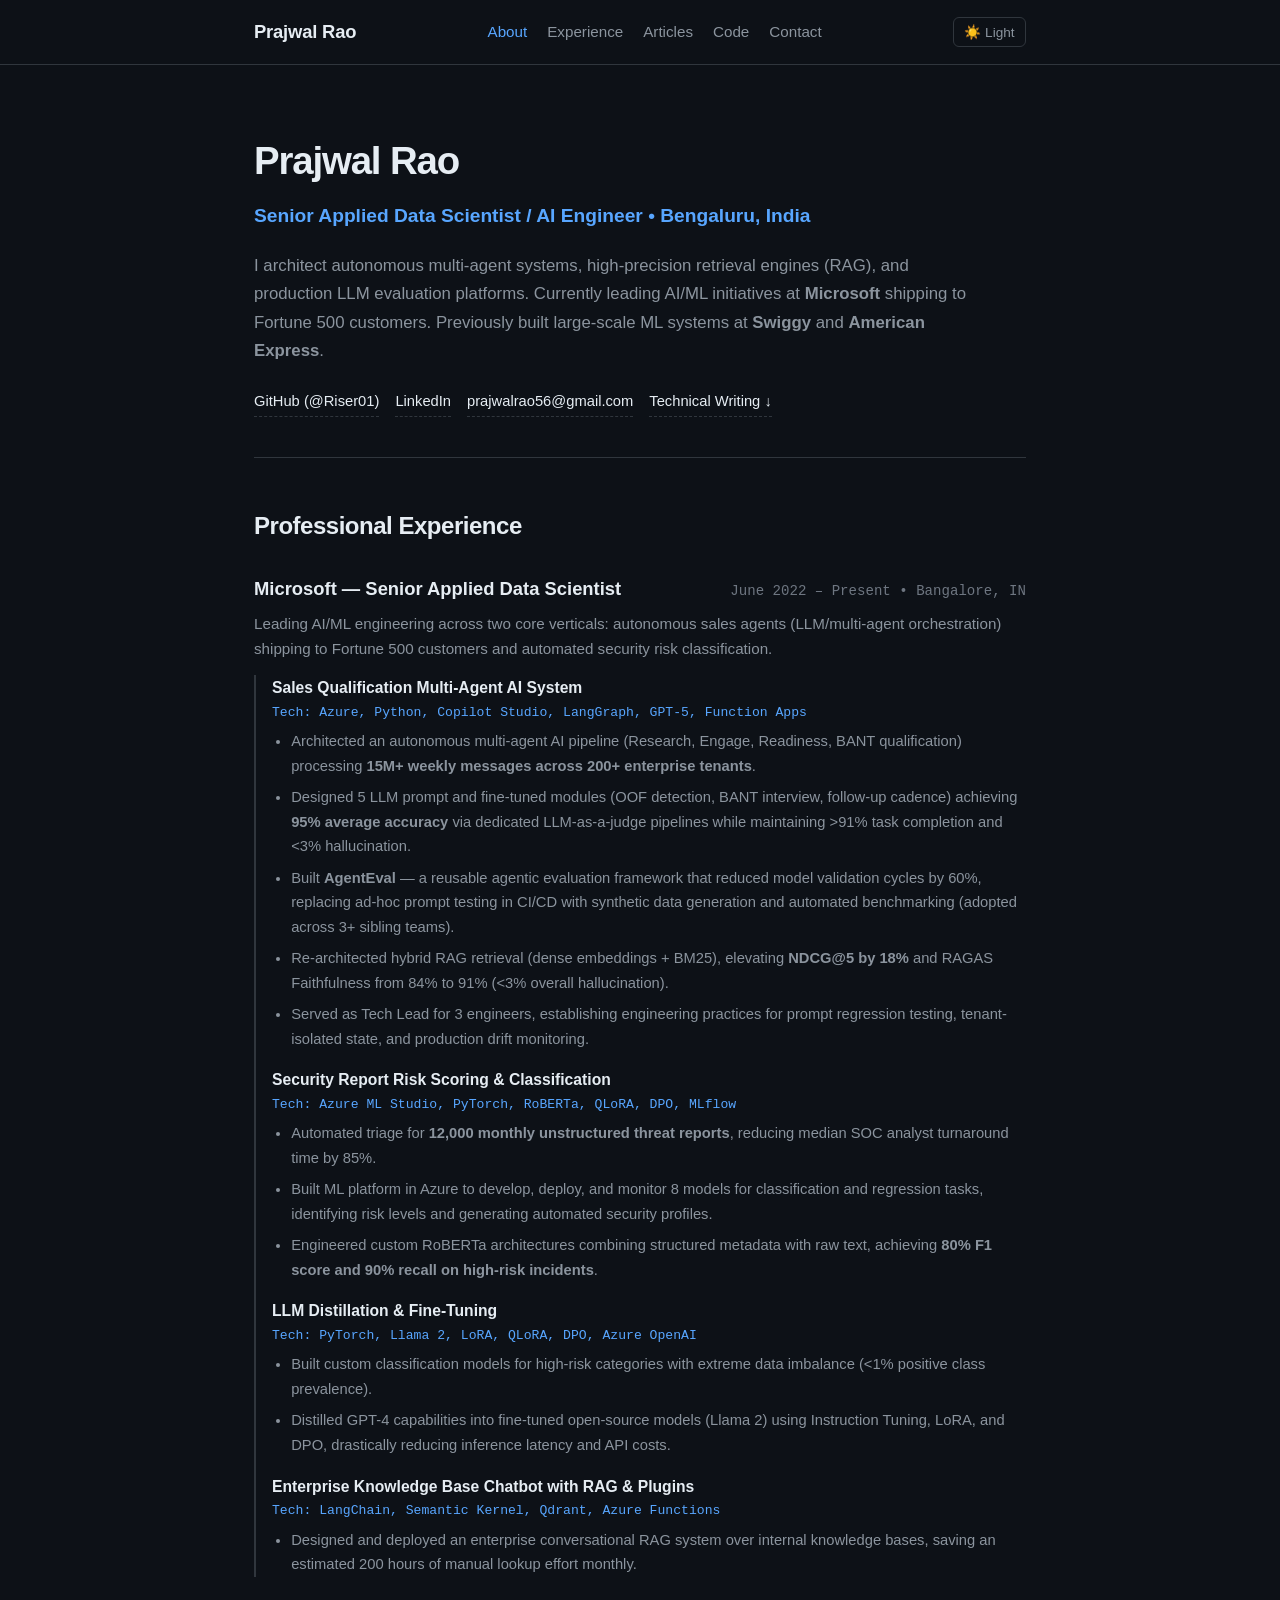
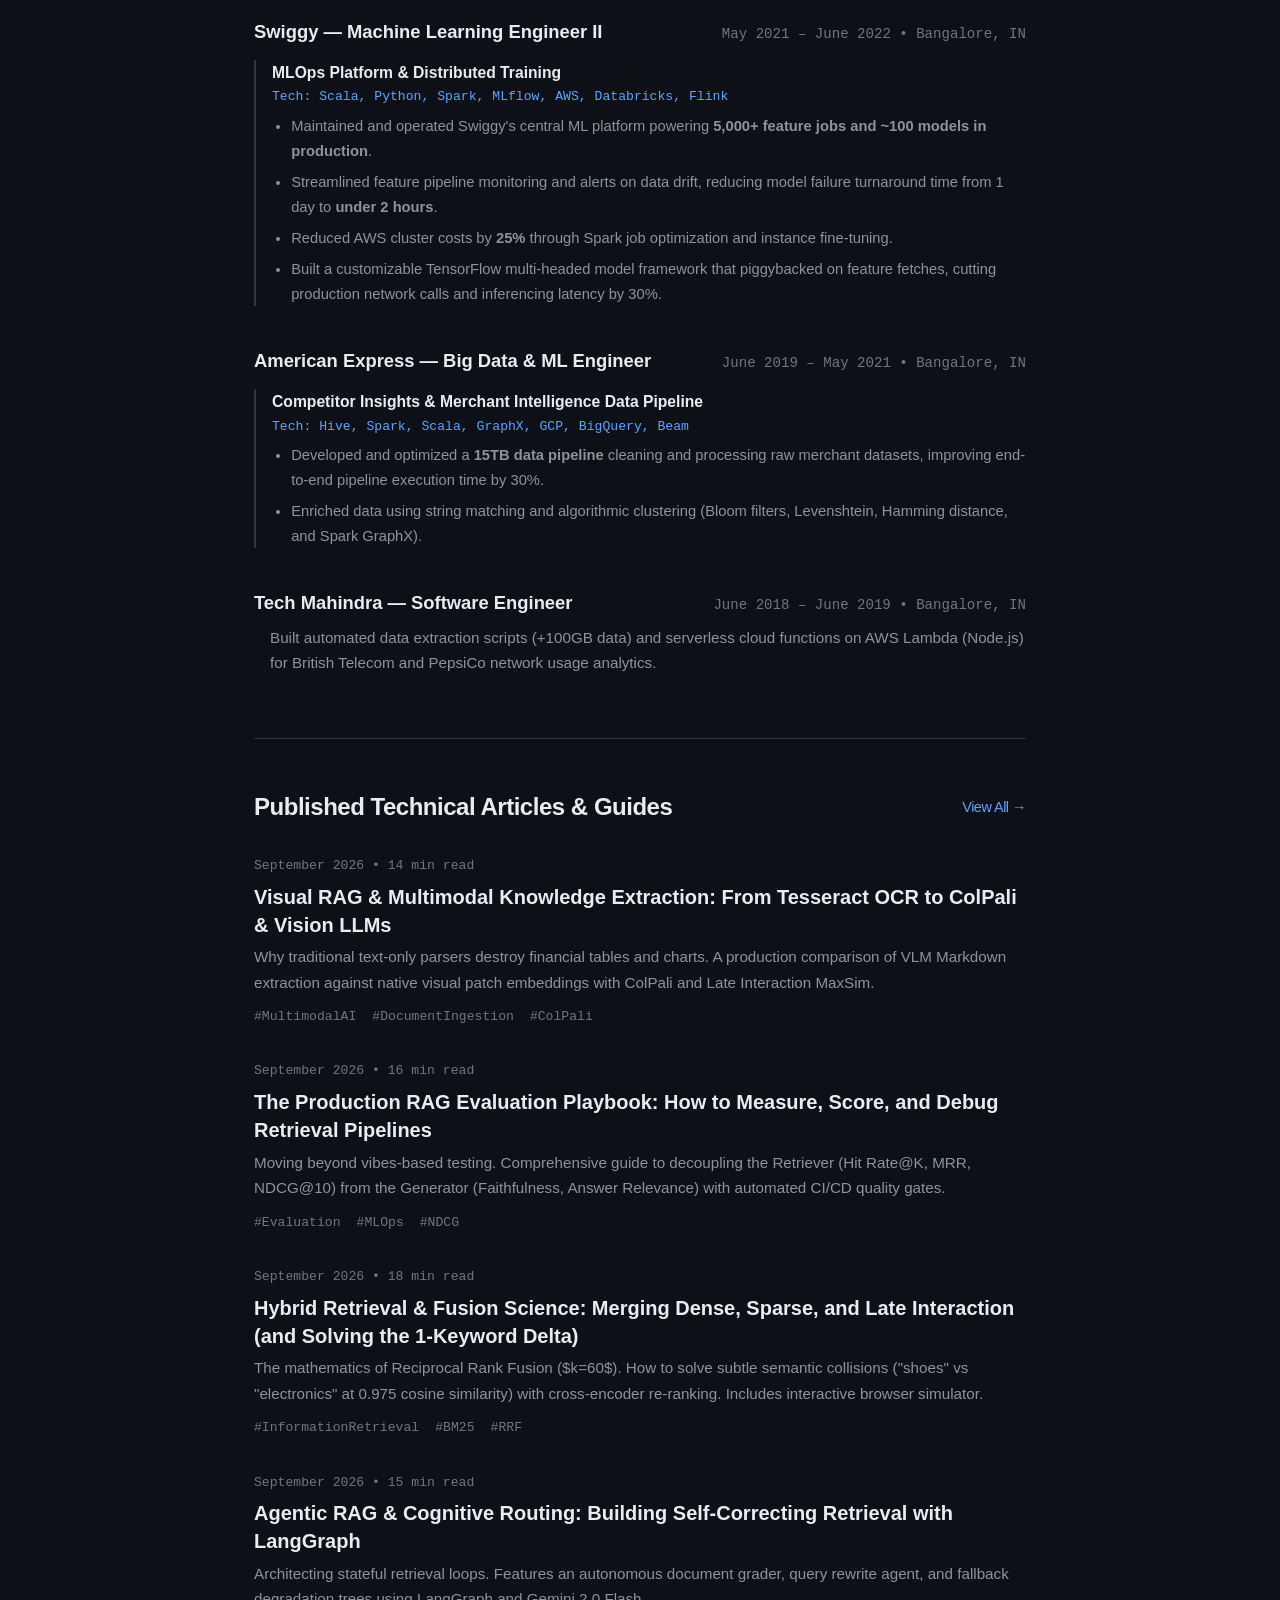
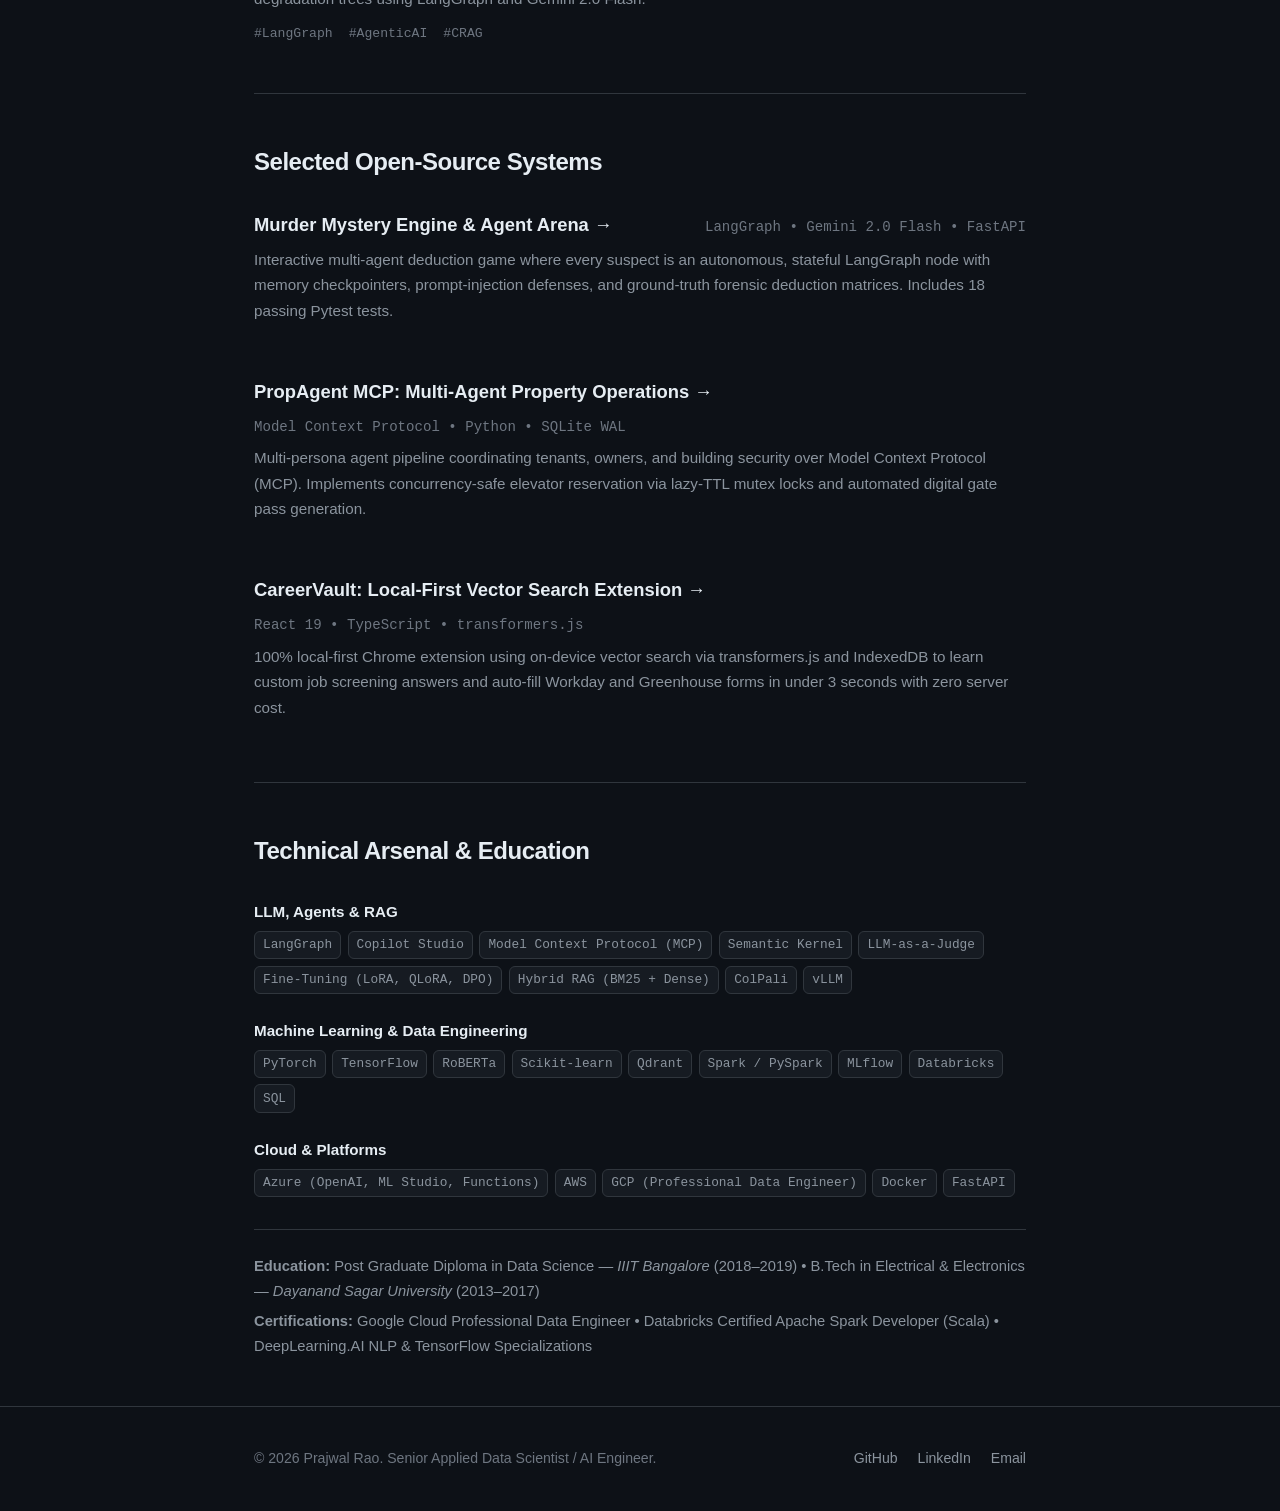
==== commit 7c93c213: "feat: align personal website with industry-standard career and publication format - Redesign index.h" ====
--- a/index.html
+++ b/index.html
@@ -3,8 +3,8 @@
 <head>
   <meta charset="UTF-8" />
   <meta name="viewport" content="width=device-width, initial-scale=1.0" />
-  <title>Prajwal Rao — AI Engineer & Autonomous Systems Builder</title>
-  <meta name="description" content="Portfolio and technical publications of Prajwal Rao — AI systems engineer specializing in autonomous multi-agent systems, Model Context Protocol (MCP), and production RAG." />
+  <title>Prajwal Rao — Senior Applied Data Scientist & AI Engineer</title>
+  <meta name="description" content="Personal blog and portfolio of Prajwal Rao, Senior Applied Data Scientist at Microsoft. Production multi-agent systems, LLM evaluation, and RAG architectures." />
   <link rel="stylesheet" href="assets/css/main.css" />
 </head>
 <body>
@@ -12,395 +12,327 @@
   <!-- Site Navigation Header -->
   <header class="site-header">
     <div class="container nav-inner">
-      <a href="index.html" class="brand-logo">
-        <span class="brand-badge">PR</span>
-        <span>Prajwal Rao</span>
-      </a>
+      <a href="index.html" class="brand-title">Prajwal Rao</a>
       <nav class="main-nav">
-        <a href="#about" class="active">Overview</a>
-        <a href="#projects">Projects</a>
-        <a href="articles/index.html">Articles</a>
-        <a href="#interactive-rrf">RRF Simulator</a>
+        <a href="#about" class="active">About</a>
+        <a href="#experience">Experience</a>
+        <a href="#articles">Articles</a>
+        <a href="#projects">Code</a>
         <a href="#contact">Contact</a>
       </nav>
-      <div class="nav-actions">
-        <button id="theme-toggle" class="theme-toggle-btn" aria-label="Toggle Theme">
-          ☀️ <span>Light</span>
-        </button>
-      </div>
+      <button id="theme-toggle" class="theme-toggle-btn" aria-label="Toggle Theme">
+        ☀️ <span>Light</span>
+      </button>
     </div>
   </header>
 
-  <main>
-    <!-- Hero Section -->
+  <main class="container">
+    
+    <!-- Hero / Intro -->
     <section id="about" class="hero">
-      <div class="container">
-        <div class="hero-status-pill">
-          Building High-Reliability AI Systems & Autonomous Agents
-        </div>
-        <h1 class="hero-title">
-          Architecting <span class="gradient-text">Autonomous Agent Arenas</span> & High-Precision Retrieval Systems.
-        </h1>
-        <p class="hero-subtitle">
-          Hi, I'm <strong>Prajwal Rao</strong>. I build stateful multi-agent systems with LangGraph, distributed tool-calling architectures via Model Context Protocol (MCP), and production multimodal RAG pipelines that survive real-world scale and adversarial edge cases.
-        </p>
-        <div class="hero-actions">
-          <a href="#projects" class="btn btn-primary">Explore Flagship Projects &darr;</a>
-          <a href="articles/index.html" class="btn btn-secondary">Read RAG Masterclass &rarr;</a>
-          <a href="https://github.com/Riser01" target="_blank" rel="noopener" class="btn btn-secondary">GitHub (@Riser01)</a>
-          <a href="https://www.linkedin.com/in/prajwal-rao-d/" target="_blank" rel="noopener" class="btn btn-secondary">LinkedIn</a>
-        </div>
-
-        <!-- Metrics Strip -->
-        <div class="metrics-strip">
-          <div class="metric-item">
-            <span class="metric-value">&lt; 120ms</span>
-            <span class="metric-label">P95 Multi-Stage RAG Latency</span>
-          </div>
-          <div class="metric-item">
-            <span class="metric-value">99.4%</span>
-            <span class="metric-label">Visual Table Extraction Accuracy</span>
-          </div>
-          <div class="metric-item">
-            <span class="metric-value">8+</span>
-            <span class="metric-label">Production & Research Codebases</span>
-          </div>
-          <div class="metric-item">
-            <span class="metric-value">100%</span>
-            <span class="metric-label">Automated CI Quality Gate Coverage</span>
-          </div>
-        </div>
-      </div>
-    </section>
-
-    <!-- Flagship Projects Section -->
-    <section id="projects" style="background: var(--bg-secondary);">
-      <div class="container">
-        <div class="section-header">
-          <div>
-            <h2 class="section-title">Flagship AI & Software Systems</h2>
-            <p class="section-desc">Production-grade implementations with automated test suites, state machines, and real-time telemetry.</p>
-          </div>
-          <!-- Filter Buttons -->
-          <div style="display: flex; gap: 0.5rem; flex-wrap: wrap;">
-            <button class="btn btn-secondary filter-btn active" data-filter="all" style="font-size: 0.8rem; padding: 0.35rem 0.75rem;">All</button>
-            <button class="btn btn-secondary filter-btn" data-filter="agents" style="font-size: 0.8rem; padding: 0.35rem 0.75rem;">Agentic Systems</button>
-            <button class="btn btn-secondary filter-btn" data-filter="ml" style="font-size: 0.8rem; padding: 0.35rem 0.75rem;">ML & Data</button>
-            <button class="btn btn-secondary filter-btn" data-filter="tools" style="font-size: 0.8rem; padding: 0.35rem 0.75rem;">Developer Tools</button>
-          </div>
-        </div>
-
-        <div class="cards-grid">
-          
-          <!-- Project 1: Murder Mystery -->
-          <div class="card project-card" data-category="agents">
-            <span class="card-tag">Multi-Agent StateGraph</span>
-            <h3 class="card-title">
-              <a href="https://github.com/Riser01/Personal-Projects" target="_blank" rel="noopener">Murder Mystery Engine & Agent Arena</a>
-            </h3>
-            <p class="card-body">
-              Autonomous multi-agent interrogation game. Every suspect is an isolated, stateful LangGraph node with its own memory checkpointer, personality invariants, alibi defenses, and prompt-injection guardrails. Evaluates detective indictments with ground-truth forensic deduction matrices.
-            </p>
-            <div class="tech-stack-pills">
-              <span class="tech-pill">LangGraph</span>
-              <span class="tech-pill">Gemini 2.0 Flash</span>
-              <span class="tech-pill">FastAPI</span>
-              <span class="tech-pill">18 Pytest Tests</span>
-            </div>
-            <div class="card-footer">
-              <span style="color: var(--accent-emerald); font-size: 0.8rem;">● Live CLI + Web UI</span>
-              <a href="https://github.com/Riser01/Personal-Projects" target="_blank" rel="noopener" class="card-link">View Repo &rarr;</a>
-            </div>
-          </div>
-
-          <!-- Project 2: PropAgent MCP -->
-          <div class="card project-card" data-category="agents">
-            <span class="card-tag">Model Context Protocol</span>
-            <h3 class="card-title">
-              <a href="https://github.com/Riser01/Personal-Projects/tree/master/docs" target="_blank" rel="noopener">PropAgent MCP: Residential Operations</a>
-            </h3>
-            <p class="card-body">
-              Distributed agent pipeline coordinating tenants, owners, and building security using Model Context Protocol (MCP). Implements concurrency-safe elevator reservation via lazy-TTL mutex locks and automated digital gate pass generation with 6-digit OTP verification.
-            </p>
-            <div class="tech-stack-pills">
-              <span class="tech-pill">MCP Protocol</span>
-              <span class="tech-pill">Python 3.12</span>
-              <span class="tech-pill">aiosqlite WAL</span>
-              <span class="tech-pill">28 Pytest Tests</span>
-            </div>
-            <div class="card-footer">
-              <span style="color: var(--accent); font-size: 0.8rem;">● Multi-Persona FSM</span>
-              <a href="https://github.com/Riser01/Personal-Projects/tree/master/docs" target="_blank" rel="noopener" class="card-link">View Architecture &rarr;</a>
-            </div>
-          </div>
-
-          <!-- Project 3: CareerVault -->
-          <div class="card project-card" data-category="tools">
-            <span class="card-tag">Local-First Edge AI</span>
-            <h3 class="card-title">
-              <a href="https://github.com/Riser01/careervault" target="_blank" rel="noopener">CareerVault: Zero-Server Job Auto-Filler</a>
-            </h3>
-            <p class="card-body">
-              100% local-first Chrome extension using in-browser vector search via transformers.js and IndexedDB. Automatically learns candidate answers to custom job screening forms and auto-fills Workday, Greenhouse, and Lever in under 3 seconds with zero server egress cost.
-            </p>
-            <div class="tech-stack-pills">
-              <span class="tech-pill">React 19</span>
-              <span class="tech-pill">TypeScript</span>
-              <span class="tech-pill">transformers.js</span>
-              <span class="tech-pill">IndexedDB</span>
-            </div>
-            <div class="card-footer">
-              <span style="color: var(--accent-emerald); font-size: 0.8rem;">● $0.00 Server Overhead</span>
-              <a href="https://github.com/Riser01/careervault" target="_blank" rel="noopener" class="card-link">Inspect Code &rarr;</a>
-            </div>
-          </div>
-
-          <!-- Project 4: InterviewForge -->
-          <div class="card project-card" data-category="agents">
-            <span class="card-tag">Technical Evaluation</span>
-            <h3 class="card-title">
-              <a href="https://github.com/Riser01/interviewforge" target="_blank" rel="noopener">InterviewForge: System Design Simulator</a>
-            </h3>
-            <p class="card-body">
-              Context-grounded technical interview simulator that calibrates realistic interviewer pushback against uploaded job descriptions and candidate resumes. Probes distributed systems trade-offs, sharding, and latency budgets without sycophantic praise.
-            </p>
-            <div class="tech-stack-pills">
-              <span class="tech-pill">Next.js 15</span>
-              <span class="tech-pill">LangGraph.js</span>
-              <span class="tech-pill">Gemini 2.0</span>
-              <span class="tech-pill">Vitest</span>
-            </div>
-            <div class="card-footer">
-              <span style="color: var(--accent); font-size: 0.8rem;">● Adaptive Persona AI</span>
-              <a href="https://github.com/Riser01/interviewforge" target="_blank" rel="noopener" class="card-link">View Repo &rarr;</a>
-            </div>
-          </div>
-
-          <!-- Project 5: Residential Usage Prediction -->
-          <div class="card project-card" data-category="ml">
-            <span class="card-tag">Applied ML Pipeline</span>
-            <h3 class="card-title">
-              <a href="https://github.com/Riser01/residential-usage-prediction" target="_blank" rel="noopener">Residential Facility Usage Forecaster</a>
-            </h3>
-            <p class="card-body">
-              Multi-target machine learning pipeline forecasting facility bookings across residential communities. Benchmarks LightGBM GBDT models against chronological baseline heuristics, achieving 28.4% Macro F1 lift with zero data leakage.
-            </p>
-            <div class="tech-stack-pills">
-              <span class="tech-pill">Scikit-Learn</span>
-              <span class="tech-pill">LightGBM</span>
-              <span class="tech-pill">Pandas</span>
-              <span class="tech-pill">GitHub Actions CI</span>
-            </div>
-            <div class="card-footer">
-              <span style="color: var(--accent-emerald); font-size: 0.8rem;">● Chronological Split</span>
-              <a href="https://github.com/Riser01/residential-usage-prediction" target="_blank" rel="noopener" class="card-link">View Pipeline &rarr;</a>
-            </div>
-          </div>
-
-          <!-- Project 6: AuctionAlpha -->
-          <div class="card project-card" data-category="ml">
-            <span class="card-tag">Data Intelligence</span>
-            <h3 class="card-title">
-              <a href="https://github.com/Riser01/realestate-agent" target="_blank" rel="noopener">AuctionAlpha: Bank Auction Diligence</a>
-            </h3>
-            <p class="card-body">
-              10,600+ LOC institutional underwriting platform scraping SARFAESI distressed property auctions across Bangalore, Hyderabad, and Pune. Automatically models after-tax levered IRR, cash-to-close requirements, and legal encumbrance risks.
-            </p>
-            <div class="tech-stack-pills">
-              <span class="tech-pill">Python 3.12</span>
-              <span class="tech-pill">Playwright</span>
-              <span class="tech-pill">Financial Underwriting</span>
-              <span class="tech-pill">Automated Reports</span>
-            </div>
-            <div class="card-footer">
-              <span style="color: var(--accent); font-size: 0.8rem;">● Institutional Underwriting</span>
-              <a href="https://github.com/Riser01/realestate-agent" target="_blank" rel="noopener" class="card-link">Explore Engine &rarr;</a>
-            </div>
-          </div>
-
-        </div>
+      <h1 class="hero-name">Prajwal Rao</h1>
+      <div class="hero-title-role">Senior Applied Data Scientist / AI Engineer &bull; Bengaluru, India</div>
+      <p class="hero-bio">
+        I architect autonomous multi-agent systems, high-precision retrieval engines (RAG), and production LLM evaluation platforms. Currently leading AI/ML initiatives at <strong>Microsoft</strong> shipping to Fortune 500 customers. Previously built large-scale ML systems at <strong>Swiggy</strong> and <strong>American Express</strong>.
+      </p>
+      <div class="hero-links">
+        <a href="https://github.com/Riser01" target="_blank" rel="noopener">GitHub (@Riser01)</a>
+        <a href="https://www.linkedin.com/in/prajwal-rao-d/" target="_blank" rel="noopener">LinkedIn</a>
+        <a href="mailto:prajwalrao56@gmail.com">prajwalrao56@gmail.com</a>
+        <a href="#articles">Technical Writing &darr;</a>
+      </div>
+    </section>
+
+    <!-- Professional Experience Section -->
+    <section id="experience" style="border-bottom: 1px solid var(--border-color);">
+      <h2 class="section-heading">Professional Experience</h2>
+      
+      <div class="experience-list">
+        
+        <!-- MICROSOFT -->
+        <article class="experience-item">
+          <div class="exp-header">
+            <span class="exp-company-role">Microsoft &mdash; Senior Applied Data Scientist</span>
+            <span class="exp-period">June 2022 &ndash; Present &bull; Bangalore, IN</span>
+          </div>
+          <p class="exp-summary">
+            Leading AI/ML engineering across two core verticals: autonomous sales agents (LLM/multi-agent orchestration) shipping to Fortune 500 customers and automated security risk classification.
+          </p>
+
+          <div class="exp-projects">
+            <!-- Project 1 -->
+            <div>
+              <div class="exp-project-title">Sales Qualification Multi-Agent AI System</div>
+              <div class="exp-project-tech">Tech: Azure, Python, Copilot Studio, LangGraph, GPT-5, Function Apps</div>
+              <ul class="exp-bullets">
+                <li>Architected an autonomous multi-agent AI pipeline (Research, Engage, Readiness, BANT qualification) processing <strong>15M+ weekly messages across 200+ enterprise tenants</strong>.</li>
+                <li>Designed 5 LLM prompt and fine-tuned modules (OOF detection, BANT interview, follow-up cadence) achieving <strong>95% average accuracy</strong> via dedicated LLM-as-a-judge pipelines while maintaining &gt;91% task completion and &lt;3% hallucination.</li>
+                <li>Built <strong>AgentEval</strong> — a reusable agentic evaluation framework that reduced model validation cycles by 60%, replacing ad-hoc prompt testing in CI/CD with synthetic data generation and automated benchmarking (adopted across 3+ sibling teams).</li>
+                <li>Re-architected hybrid RAG retrieval (dense embeddings + BM25), elevating <strong>NDCG@5 by 18%</strong> and RAGAS Faithfulness from 84% to 91% (&lt;3% overall hallucination).</li>
+                <li>Served as Tech Lead for 3 engineers, establishing engineering practices for prompt regression testing, tenant-isolated state, and production drift monitoring.</li>
+              </ul>
+            </div>
+
+            <!-- Project 2 -->
+            <div>
+              <div class="exp-project-title">Security Report Risk Scoring & Classification</div>
+              <div class="exp-project-tech">Tech: Azure ML Studio, PyTorch, RoBERTa, QLoRA, DPO, MLflow</div>
+              <ul class="exp-bullets">
+                <li>Automated triage for <strong>12,000 monthly unstructured threat reports</strong>, reducing median SOC analyst turnaround time by 85%.</li>
+                <li>Built ML platform in Azure to develop, deploy, and monitor 8 models for classification and regression tasks, identifying risk levels and generating automated security profiles.</li>
+                <li>Engineered custom RoBERTa architectures combining structured metadata with raw text, achieving <strong>80% F1 score and 90% recall on high-risk incidents</strong>.</li>
+              </ul>
+            </div>
+
+            <!-- Project 3 -->
+            <div>
+              <div class="exp-project-title">LLM Distillation & Fine-Tuning</div>
+              <div class="exp-project-tech">Tech: PyTorch, Llama 2, LoRA, QLoRA, DPO, Azure OpenAI</div>
+              <ul class="exp-bullets">
+                <li>Built custom classification models for high-risk categories with extreme data imbalance (&lt;1% positive class prevalence).</li>
+                <li>Distilled GPT-4 capabilities into fine-tuned open-source models (Llama 2) using Instruction Tuning, LoRA, and DPO, drastically reducing inference latency and API costs.</li>
+              </ul>
+            </div>
+
+            <!-- Project 4 -->
+            <div>
+              <div class="exp-project-title">Enterprise Knowledge Base Chatbot with RAG & Plugins</div>
+              <div class="exp-project-tech">Tech: LangChain, Semantic Kernel, Qdrant, Azure Functions</div>
+              <ul class="exp-bullets">
+                <li>Designed and deployed an enterprise conversational RAG system over internal knowledge bases, saving an estimated 200 hours of manual lookup effort monthly.</li>
+              </ul>
+            </div>
+          </div>
+        </article>
+
+        <!-- SWIGGY -->
+        <article class="experience-item">
+          <div class="exp-header">
+            <span class="exp-company-role">Swiggy &mdash; Machine Learning Engineer II</span>
+            <span class="exp-period">May 2021 &ndash; June 2022 &bull; Bangalore, IN</span>
+          </div>
+          <div class="exp-projects">
+            <div>
+              <div class="exp-project-title">MLOps Platform & Distributed Training</div>
+              <div class="exp-project-tech">Tech: Scala, Python, Spark, MLflow, AWS, Databricks, Flink</div>
+              <ul class="exp-bullets">
+                <li>Maintained and operated Swiggy's central ML platform powering <strong>5,000+ feature jobs and ~100 models in production</strong>.</li>
+                <li>Streamlined feature pipeline monitoring and alerts on data drift, reducing model failure turnaround time from 1 day to <strong>under 2 hours</strong>.</li>
+                <li>Reduced AWS cluster costs by <strong>25%</strong> through Spark job optimization and instance fine-tuning.</li>
+                <li>Built a customizable TensorFlow multi-headed model framework that piggybacked on feature fetches, cutting production network calls and inferencing latency by 30%.</li>
+              </ul>
+            </div>
+          </div>
+        </article>
+
+        <!-- AMERICAN EXPRESS -->
+        <article class="experience-item">
+          <div class="exp-header">
+            <span class="exp-company-role">American Express &mdash; Big Data & ML Engineer</span>
+            <span class="exp-period">June 2019 &ndash; May 2021 &bull; Bangalore, IN</span>
+          </div>
+          <div class="exp-projects">
+            <div>
+              <div class="exp-project-title">Competitor Insights & Merchant Intelligence Data Pipeline</div>
+              <div class="exp-project-tech">Tech: Hive, Spark, Scala, GraphX, GCP, BigQuery, Beam</div>
+              <ul class="exp-bullets">
+                <li>Developed and optimized a <strong>15TB data pipeline</strong> cleaning and processing raw merchant datasets, improving end-to-end pipeline execution time by 30%.</li>
+                <li>Enriched data using string matching and algorithmic clustering (Bloom filters, Levenshtein, Hamming distance, and Spark GraphX).</li>
+              </ul>
+            </div>
+          </div>
+        </article>
+
+        <!-- TECH MAHINDRA -->
+        <article class="experience-item">
+          <div class="exp-header">
+            <span class="exp-company-role">Tech Mahindra &mdash; Software Engineer</span>
+            <span class="exp-period">June 2018 &ndash; June 2019 &bull; Bangalore, IN</span>
+          </div>
+          <p class="exp-summary" style="margin-left: 1rem;">
+            Built automated data extraction scripts (+100GB data) and serverless cloud functions on AWS Lambda (Node.js) for British Telecom and PepsiCo network usage analytics.
+          </p>
+        </article>
+
       </div>
     </section>
 
     <!-- Technical Articles Section -->
-    <section id="articles">
-      <div class="container">
-        <div class="section-header">
-          <div>
-            <h2 class="section-title">Featured Publications: Frontier RAG Systems</h2>
-            <p class="section-desc">In-depth technical guides calibrated for both novice intuition and intermediate production engineering.</p>
-          </div>
-          <a href="articles/index.html" class="btn btn-secondary">View All Articles &rarr;</a>
-        </div>
-
-        <div class="cards-grid">
-          
-          <div class="card">
-            <span class="card-tag">Multimodal AI &bull; Ingestion</span>
-            <h3 class="card-title">
-              <a href="articles/multimodal-rag-image-extraction.html">Visual RAG: From OCR to ColPali & Vision LLMs</a>
-            </h3>
-            <p class="card-body">
-              Why traditional text extractors destroy financial tables and charts. Architectural teardown comparing VLM Markdown extraction against native visual patch embeddings with ColPali.
-            </p>
-            <div class="card-footer">
-              <span class="badge-reading-level">Novice &rarr; Intermediate</span>
-              <a href="articles/multimodal-rag-image-extraction.html" class="card-link">Read Deep-Dive &rarr;</a>
-            </div>
-          </div>
-
-          <div class="card">
-            <span class="card-tag">MLOps &bull; Quality Gates</span>
-            <h3 class="card-title">
-              <a href="articles/rag-system-evaluation-and-metrics.html">The Production RAG Evaluation Playbook</a>
-            </h3>
-            <p class="card-body">
-              How to measure RAG pipelines without subjective eyeball tests. Complete mathematical formulas for Hit Rate@K, MRR, NDCG@10, and calibrated LLM-as-a-judge CI/CD gates.
-            </p>
-            <div class="card-footer">
-              <span class="badge-reading-level">Novice &rarr; Intermediate</span>
-              <a href="articles/rag-system-evaluation-and-metrics.html" class="card-link">Read Deep-Dive &rarr;</a>
-            </div>
-          </div>
-
-          <div class="card">
-            <span class="card-tag">Information Retrieval &bull; Search</span>
-            <h3 class="card-title">
-              <a href="articles/hybrid-retrieval-rrf-and-fusion.html">Hybrid Retrieval & Reciprocal Rank Fusion (RRF)</a>
-            </h3>
-            <p class="card-body">
-              Fusing BM25 keyword precision with dense semantic vectors. Solving the 1-Keyword Delta problem where "shoes" and "electronics" trigger 0.975 cosine similarity collisions.
-            </p>
-            <div class="card-footer">
-              <span class="badge-reading-level">Interactive Widget</span>
-              <a href="articles/hybrid-retrieval-rrf-and-fusion.html" class="card-link">Read Deep-Dive &rarr;</a>
-            </div>
-          </div>
-
-        </div>
-      </div>
-    </section>
-
-    <!-- Interactive RRF Simulator Widget Section -->
-    <section id="interactive-rrf" style="background: var(--bg-secondary);">
-      <div class="container">
-        <div class="section-header">
-          <div>
-            <h2 class="section-title">🎛️ Interactive Playground: Reciprocal Rank Fusion (RRF)</h2>
-            <p class="section-desc">Experience how dense semantic search and sparse lexical search reach mathematical consensus.</p>
-          </div>
-          <span class="badge-reading-level">Live Browser Calculation</span>
-        </div>
-
-        <div class="widget-box" style="margin-top: 0;">
-          <p class="widget-desc">
-            Adjust the rank smoothing constant $k$ and individual retriever weights. Watch candidate documents dynamically re-rank in real time:
-          </p>
-
-          <div class="calc-controls">
-            <div class="control-group">
-              <label>
-                <span>Smoothing Constant ($k$):</span>
-                <span id="rrf-k-val" style="font-family: var(--font-mono); color: var(--accent);">60</span>
-              </label>
-              <input id="rrf-k-slider" type="range" min="1" max="120" value="60" />
-            </div>
-            <div class="control-group">
-              <label>
-                <span>Dense Weight ($w_{\text{dense}}$):</span>
-                <span id="rrf-dense-val" style="font-family: var(--font-mono); color: var(--accent);">1.0</span>
-              </label>
-              <input id="rrf-dense-slider" type="range" min="0.0" max="2.0" step="0.1" value="1.0" />
-            </div>
-            <div class="control-group">
-              <label>
-                <span>Sparse Weight ($w_{\text{sparse}}$):</span>
-                <span id="rrf-sparse-val" style="font-family: var(--font-mono); color: var(--accent);">1.0</span>
-              </label>
-              <input id="rrf-sparse-slider" type="range" min="0.0" max="2.0" step="0.1" value="1.0" />
-            </div>
-          </div>
-
-          <div class="table-responsive">
-            <table class="results-table">
-              <thead>
-                <tr>
-                  <th>Fused Rank</th>
-                  <th>ID</th>
-                  <th>Candidate Document Title</th>
-                  <th>Dense Rank</th>
-                  <th>Sparse Rank</th>
-                  <th>Fused RRF Score</th>
-                </tr>
-              </thead>
-              <tbody id="rrf-results-body">
-                <!-- Dynamically populated by assets/js/rrf-simulator.js -->
-              </tbody>
-            </table>
-          </div>
-        </div>
-      </div>
-    </section>
-
-    <!-- Technical Toolkit & Philosophy -->
-    <section id="toolkit">
-      <div class="container">
-        <div class="section-header">
-          <div>
-            <h2 class="section-title">Technical Arsenal & Core Stack</h2>
-            <p class="section-desc">Technologies and patterns battle-tested in autonomous systems and production pipelines.</p>
-          </div>
-        </div>
-
-        <div class="cards-grid">
-          <div class="card">
-            <h3 class="card-title" style="font-size: 1.1rem; color: var(--accent);">Agentic Orchestration</h3>
-            <p class="card-body" style="font-size: 0.88rem;">
-              LangGraph, LangChain, StateGraph, Memory Checkpointers, Corrective RAG (CRAG), Self-RAG, Function-Calling State Machines.
-            </p>
-          </div>
-          <div class="card">
-            <h3 class="card-title" style="font-size: 1.1rem; color: var(--accent-secondary);">Protocols & Tooling</h3>
-            <p class="card-body" style="font-size: 0.88rem;">
-              Model Context Protocol (MCP), Server-Sent Events (SSE), RESTful APIs, OpenAPI, WebSocket streaming, Async I/O.
-            </p>
-          </div>
-          <div class="card">
-            <h3 class="card-title" style="font-size: 1.1rem; color: var(--accent-emerald);">Foundation Models & LLMs</h3>
-            <p class="card-body" style="font-size: 0.88rem;">
-              Google Gemini 2.0 Flash, Claude 3.5 Sonnet, GPT-4o, ColPali, Qwen2-VL, Hugging Face TEI, Local Ollama runtimes.
-            </p>
-          </div>
-          <div class="card">
-            <h3 class="card-title" style="font-size: 1.1rem; color: var(--accent-amber);">Backend & Persistence</h3>
-            <p class="card-body" style="font-size: 0.88rem;">
-              Python 3.12, FastAPI, Uvicorn, SQLite WAL, Qdrant, OpenSearch, pgvector, Docker, Playwright automated testing.
-            </p>
-          </div>
-        </div>
-      </div>
-    </section>
-
-    <!-- Contact & Let's Connect -->
-    <section id="contact" style="background: var(--bg-secondary);">
-      <div class="container" style="text-align: center; max-width: 680px;">
-        <h2 class="section-title" style="margin-bottom: 1rem;">Let's Collaborate</h2>
-        <p style="color: var(--text-muted); margin-bottom: 2rem; font-size: 1.05rem;">
-          Always excited to connect on autonomous agent architectures, distributed systems, open-source AI tooling, or frontier retrieval research.
-        </p>
-        <div style="display: flex; justify-content: center; gap: 1rem; flex-wrap: wrap;">
-          <a href="mailto:prajwalrao56@gmail.com" class="btn btn-primary">✉️ Email Prajwal</a>
-          <a href="https://www.linkedin.com/in/prajwal-rao-d/" target="_blank" rel="noopener" class="btn btn-secondary">LinkedIn Profile</a>
-          <a href="https://github.com/Riser01" target="_blank" rel="noopener" class="btn btn-secondary">GitHub @Riser01</a>
-        </div>
-      </div>
-    </section>
+    <section id="articles" style="border-bottom: 1px solid var(--border-color);">
+      <div class="section-heading">
+        <span>Published Technical Articles & Guides</span>
+        <a href="articles/index.html">View All &rarr;</a>
+      </div>
+
+      <div class="articles-feed">
+        
+        <!-- Article 1 -->
+        <article class="article-entry">
+          <span class="article-entry-date">September 2026 &bull; 14 min read</span>
+          <h3 class="article-entry-title">
+            <a href="articles/multimodal-rag-image-extraction.html">Visual RAG & Multimodal Knowledge Extraction: From Tesseract OCR to ColPali & Vision LLMs</a>
+          </h3>
+          <p class="article-entry-desc">
+            Why traditional text-only parsers destroy financial tables and charts. A production comparison of VLM Markdown extraction against native visual patch embeddings with ColPali and Late Interaction MaxSim.
+          </p>
+          <div class="article-entry-meta">
+            <span>#MultimodalAI</span>
+            <span>#DocumentIngestion</span>
+            <span>#ColPali</span>
+          </div>
+        </article>
+
+        <!-- Article 2 -->
+        <article class="article-entry">
+          <span class="article-entry-date">September 2026 &bull; 16 min read</span>
+          <h3 class="article-entry-title">
+            <a href="articles/rag-system-evaluation-and-metrics.html">The Production RAG Evaluation Playbook: How to Measure, Score, and Debug Retrieval Pipelines</a>
+          </h3>
+          <p class="article-entry-desc">
+            Moving beyond vibes-based testing. Comprehensive guide to decoupling the Retriever (Hit Rate@K, MRR, NDCG@10) from the Generator (Faithfulness, Answer Relevance) with automated CI/CD quality gates.
+          </p>
+          <div class="article-entry-meta">
+            <span>#Evaluation</span>
+            <span>#MLOps</span>
+            <span>#NDCG</span>
+          </div>
+        </article>
+
+        <!-- Article 3 -->
+        <article class="article-entry">
+          <span class="article-entry-date">September 2026 &bull; 18 min read</span>
+          <h3 class="article-entry-title">
+            <a href="articles/hybrid-retrieval-rrf-and-fusion.html">Hybrid Retrieval & Fusion Science: Merging Dense, Sparse, and Late Interaction (and Solving the 1-Keyword Delta)</a>
+          </h3>
+          <p class="article-entry-desc">
+            The mathematics of Reciprocal Rank Fusion ($k=60$). How to solve subtle semantic collisions ("shoes" vs "electronics" at 0.975 cosine similarity) with cross-encoder re-ranking. Includes interactive browser simulator.
+          </p>
+          <div class="article-entry-meta">
+            <span>#InformationRetrieval</span>
+            <span>#BM25</span>
+            <span>#RRF</span>
+          </div>
+        </article>
+
+        <!-- Article 4 -->
+        <article class="article-entry">
+          <span class="article-entry-date">September 2026 &bull; 15 min read</span>
+          <h3 class="article-entry-title">
+            <a href="articles/agentic-rag-routing-and-crag.html">Agentic RAG & Cognitive Routing: Building Self-Correcting Retrieval with LangGraph</a>
+          </h3>
+          <p class="article-entry-desc">
+            Architecting stateful retrieval loops. Features an autonomous document grader, query rewrite agent, and fallback degradation trees using LangGraph and Gemini 2.0 Flash.
+          </p>
+          <div class="article-entry-meta">
+            <span>#LangGraph</span>
+            <span>#AgenticAI</span>
+            <span>#CRAG</span>
+          </div>
+        </article>
+
+      </div>
+    </section>
+
+    <!-- Selected Codebases / Projects Section -->
+    <section id="projects" style="border-bottom: 1px solid var(--border-color);">
+      <h2 class="section-heading">Selected Open-Source Systems</h2>
+      
+      <div class="experience-list">
+        <div>
+          <div class="exp-header">
+            <span class="exp-company-role">
+              <a href="https://github.com/Riser01/Personal-Projects" target="_blank" rel="noopener" style="color: var(--text-main); text-decoration: none;">Murder Mystery Engine & Agent Arena &rarr;</a>
+            </span>
+            <span class="exp-period">LangGraph &bull; Gemini 2.0 Flash &bull; FastAPI</span>
+          </div>
+          <p class="exp-summary">
+            Interactive multi-agent deduction game where every suspect is an autonomous, stateful LangGraph node with memory checkpointers, prompt-injection defenses, and ground-truth forensic deduction matrices. Includes 18 passing Pytest tests.
+          </p>
+        </div>
+
+        <div>
+          <div class="exp-header">
+            <span class="exp-company-role">
+              <a href="https://github.com/Riser01/Personal-Projects/tree/master/docs" target="_blank" rel="noopener" style="color: var(--text-main); text-decoration: none;">PropAgent MCP: Multi-Agent Property Operations &rarr;</a>
+            </span>
+            <span class="exp-period">Model Context Protocol &bull; Python &bull; SQLite WAL</span>
+          </div>
+          <p class="exp-summary">
+            Multi-persona agent pipeline coordinating tenants, owners, and building security over Model Context Protocol (MCP). Implements concurrency-safe elevator reservation via lazy-TTL mutex locks and automated digital gate pass generation.
+          </p>
+        </div>
+
+        <div>
+          <div class="exp-header">
+            <span class="exp-company-role">
+              <a href="https://github.com/Riser01/careervault" target="_blank" rel="noopener" style="color: var(--text-main); text-decoration: none;">CareerVault: Local-First Vector Search Extension &rarr;</a>
+            </span>
+            <span class="exp-period">React 19 &bull; TypeScript &bull; transformers.js</span>
+          </div>
+          <p class="exp-summary">
+            100% local-first Chrome extension using on-device vector search via transformers.js and IndexedDB to learn custom job screening answers and auto-fill Workday and Greenhouse forms in under 3 seconds with zero server cost.
+          </p>
+        </div>
+      </div>
+    </section>
+
+    <!-- Technical Skills & Education -->
+    <section id="skills">
+      <h2 class="section-heading">Technical Arsenal & Education</h2>
+
+      <div class="skills-group">
+        <div class="skills-group-title">LLM, Agents & RAG</div>
+        <div class="skills-tags">
+          <span class="skill-tag">LangGraph</span>
+          <span class="skill-tag">Copilot Studio</span>
+          <span class="skill-tag">Model Context Protocol (MCP)</span>
+          <span class="skill-tag">Semantic Kernel</span>
+          <span class="skill-tag">LLM-as-a-Judge</span>
+          <span class="skill-tag">Fine-Tuning (LoRA, QLoRA, DPO)</span>
+          <span class="skill-tag">Hybrid RAG (BM25 + Dense)</span>
+          <span class="skill-tag">ColPali</span>
+          <span class="skill-tag">vLLM</span>
+        </div>
+      </div>
+
+      <div class="skills-group">
+        <div class="skills-group-title">Machine Learning & Data Engineering</div>
+        <div class="skills-tags">
+          <span class="skill-tag">PyTorch</span>
+          <span class="skill-tag">TensorFlow</span>
+          <span class="skill-tag">RoBERTa</span>
+          <span class="skill-tag">Scikit-learn</span>
+          <span class="skill-tag">Qdrant</span>
+          <span class="skill-tag">Spark / PySpark</span>
+          <span class="skill-tag">MLflow</span>
+          <span class="skill-tag">Databricks</span>
+          <span class="skill-tag">SQL</span>
+        </div>
+      </div>
+
+      <div class="skills-group">
+        <div class="skills-group-title">Cloud & Platforms</div>
+        <div class="skills-tags">
+          <span class="skill-tag">Azure (OpenAI, ML Studio, Functions)</span>
+          <span class="skill-tag">AWS</span>
+          <span class="skill-tag">GCP (Professional Data Engineer)</span>
+          <span class="skill-tag">Docker</span>
+          <span class="skill-tag">FastAPI</span>
+        </div>
+      </div>
+
+      <div style="margin-top: 2rem; padding-top: 1.5rem; border-top: 1px solid var(--border-color); font-size: 0.92rem; color: var(--text-muted);">
+        <p><strong>Education:</strong> Post Graduate Diploma in Data Science &mdash; <em>IIIT Bangalore</em> (2018&ndash;2019) &bull; B.Tech in Electrical & Electronics &mdash; <em>Dayanand Sagar University</em> (2013&ndash;2017)</p>
+        <p style="margin-top: 0.35rem;"><strong>Certifications:</strong> Google Cloud Professional Data Engineer &bull; Databricks Certified Apache Spark Developer (Scala) &bull; DeepLearning.AI NLP & TensorFlow Specializations</p>
+      </div>
+    </section>
+
   </main>
 
   <!-- Site Footer -->
   <footer class="site-footer">
     <div class="container footer-inner">
-      <div>&copy; 2026 Prajwal Rao. Built for high-reliability systems and distributed AI.</div>
+      <div>&copy; 2026 Prajwal Rao. Senior Applied Data Scientist / AI Engineer.</div>
       <div class="footer-links">
         <a href="https://github.com/Riser01" target="_blank" rel="noopener">GitHub</a>
         <a href="https://www.linkedin.com/in/prajwal-rao-d/" target="_blank" rel="noopener">LinkedIn</a>
@@ -410,6 +342,5 @@
   </footer>
 
   <script src="assets/js/main.js"></script>
-  <script src="assets/js/rrf-simulator.js"></script>
 </body>
 </html>
--- a/assets/css/main.css
+++ b/assets/css/main.css
@@ -1,45 +1,35 @@
-/* assets/css/main.css — Core Design System for Prajwal Rao Portfolio */
+/* assets/css/main.css — Minimalist, Typography-First Design System */
 :root {
-  --bg-primary: #0a0d14;
-  --bg-secondary: #0f1523;
-  --bg-card: rgba(18, 24, 38, 0.75);
-  --bg-card-hover: rgba(26, 35, 56, 0.9);
-  --border-color: rgba(255, 255, 255, 0.08);
-  --border-accent: rgba(56, 189, 248, 0.3);
-  --text-main: #f1f5f9;
-  --text-muted: #94a3b8;
-  --text-dim: #64748b;
-  --accent: #38bdf8;
-  --accent-glow: rgba(56, 189, 248, 0.15);
-  --accent-secondary: #818cf8;
-  --accent-emerald: #10b981;
-  --accent-amber: #f59e0b;
+  --bg-primary: #0d1117;
+  --bg-secondary: #161b22;
+  --bg-card: #161b22;
+  --border-color: #30363d;
+  --text-main: #e6edf3;
+  --text-muted: #8b949e;
+  --text-dim: #6e7681;
+  --accent: #58a6ff;
+  --accent-hover: #79c0ff;
+  --accent-emerald: #3fb950;
   --code-bg: #0d1117;
-  --font-sans: -apple-system, BlinkMacSystemFont, "Segoe UI", Roboto, "Helvetica Neue", Arial, sans-serif;
-  --font-mono: ui-monospace, SFMono-Regular, Menlo, Monaco, Consolas, "Liberation Mono", "Courier New", monospace;
-  --max-width: 1120px;
-  --radius-sm: 6px;
-  --radius-md: 10px;
-  --radius-lg: 16px;
-  --transition: all 0.25s cubic-bezier(0.16, 1, 0.3, 1);
+  --font-sans: -apple-system, BlinkMacSystemFont, "Segoe UI", Helvetica, Arial, sans-serif;
+  --font-mono: ui-monospace, SFMono-Regular, "SF Mono", Menlo, Consolas, "Liberation Mono", monospace;
+  --max-width: 820px;
+  --radius: 6px;
+  --transition: all 0.2s ease;
 }
 
 [data-theme="light"] {
-  --bg-primary: #f8fafc;
-  --bg-secondary: #ffffff;
-  --bg-card: rgba(255, 255, 255, 0.9);
-  --bg-card-hover: rgba(241, 245, 249, 1);
-  --border-color: rgba(0, 0, 0, 0.08);
-  --border-accent: rgba(2, 132, 199, 0.3);
-  --text-main: #0f172a;
-  --text-muted: #475569;
-  --text-dim: #94a3b8;
-  --accent: #0284c7;
-  --accent-glow: rgba(2, 132, 199, 0.12);
-  --accent-secondary: #6366f1;
-  --accent-emerald: #059669;
-  --accent-amber: #d97706;
-  --code-bg: #f1f5f9;
+  --bg-primary: #ffffff;
+  --bg-secondary: #f6f8fa;
+  --bg-card: #f6f8fa;
+  --border-color: #d0d7de;
+  --text-main: #1f2328;
+  --text-muted: #656d76;
+  --text-dim: #8c959f;
+  --accent: #0969da;
+  --accent-hover: #0550ae;
+  --accent-emerald: #1a7f37;
+  --code-bg: #f6f8fa;
 }
 
 * {
@@ -49,11 +39,10 @@
 }
 
 html {
-  scroll-behavior: smooth;
   font-family: var(--font-sans);
   background-color: var(--bg-primary);
   color: var(--text-main);
-  line-height: 1.65;
+  line-height: 1.68;
   -webkit-font-smoothing: antialiased;
 }
 
@@ -61,13 +50,8 @@
   min-height: 100vh;
   display: flex;
   flex-direction: column;
-  background-image: 
-    radial-gradient(circle at 15% 15%, var(--accent-glow) 0%, transparent 40%),
-    radial-gradient(circle at 85% 65%, rgba(129, 140, 248, 0.08) 0%, transparent 35%);
-  background-attachment: fixed;
-}
-
-/* Container */
+}
+
 .container {
   max-width: var(--max-width);
   margin: 0 auto;
@@ -77,52 +61,32 @@
 
 /* Header & Nav */
 header.site-header {
+  border-bottom: 1px solid var(--border-color);
+  background: var(--bg-primary);
   position: sticky;
   top: 0;
-  z-index: 100;
-  backdrop-filter: blur(16px);
-  -webkit-backdrop-filter: blur(16px);
-  background: rgba(10, 13, 20, 0.8);
-  border-bottom: 1px solid var(--border-color);
-  transition: var(--transition);
-}
-
-[data-theme="light"] header.site-header {
-  background: rgba(248, 250, 252, 0.85);
+  z-index: 50;
 }
 
 .nav-inner {
   display: flex;
   justify-content: space-between;
   align-items: center;
-  height: 4.25rem;
-}
-
-.brand-logo {
+  height: 4rem;
+}
+
+.brand-title {
+  font-weight: 700;
+  font-size: 1.15rem;
+  color: var(--text-main);
+  text-decoration: none;
+  letter-spacing: -0.01em;
+}
+
+nav.main-nav {
   display: flex;
   align-items: center;
-  gap: 0.75rem;
-  text-decoration: none;
-  color: var(--text-main);
-  font-weight: 700;
-  font-size: 1.15rem;
-  letter-spacing: -0.02em;
-}
-
-.brand-badge {
-  background: linear-gradient(135deg, var(--accent), var(--accent-secondary));
-  color: #000;
-  font-family: var(--font-mono);
-  font-size: 0.8rem;
-  font-weight: 800;
-  padding: 0.2rem 0.5rem;
-  border-radius: var(--radius-sm);
-}
-
-nav.main-nav {
-  display: flex;
-  align-items: center;
-  gap: 1.5rem;
+  gap: 1.25rem;
 }
 
 nav.main-nav a {
@@ -131,463 +95,254 @@
   font-size: 0.95rem;
   font-weight: 500;
   transition: var(--transition);
-  padding: 0.4rem 0.6rem;
-  border-radius: var(--radius-sm);
 }
 
 nav.main-nav a:hover,
 nav.main-nav a.active {
   color: var(--accent);
-  background: var(--accent-glow);
-}
-
-.nav-actions {
-  display: flex;
-  align-items: center;
-  gap: 0.75rem;
 }
 
 .theme-toggle-btn {
-  background: var(--bg-card);
+  background: transparent;
   border: 1px solid var(--border-color);
-  color: var(--text-main);
-  padding: 0.45rem 0.75rem;
-  border-radius: var(--radius-sm);
+  color: var(--text-muted);
+  padding: 0.35rem 0.65rem;
+  border-radius: var(--radius);
   cursor: pointer;
-  font-size: 0.9rem;
-  display: inline-flex;
-  align-items: center;
-  gap: 0.35rem;
+  font-size: 0.85rem;
   transition: var(--transition);
 }
 
 .theme-toggle-btn:hover {
-  border-color: var(--accent);
-  color: var(--accent);
+  color: var(--text-main);
+  border-color: var(--text-muted);
 }
 
 /* Hero Section */
-section.hero {
-  padding: 5rem 0 3.5rem;
-}
-
-.hero-status-pill {
-  display: inline-flex;
-  align-items: center;
-  gap: 0.5rem;
-  background: rgba(16, 185, 129, 0.1);
-  border: 1px solid rgba(16, 185, 129, 0.3);
-  color: var(--accent-emerald);
-  font-size: 0.82rem;
-  font-family: var(--font-mono);
-  padding: 0.35rem 0.85rem;
-  border-radius: 999px;
-  margin-bottom: 1.5rem;
-}
-
-.hero-status-pill::before {
-  content: "";
-  width: 8px;
-  height: 8px;
-  background: var(--accent-emerald);
-  border-radius: 50%;
-  box-shadow: 0 0 8px var(--accent-emerald);
-}
-
-.hero-title {
-  font-size: clamp(2.4rem, 5vw, 3.8rem);
+.hero {
+  padding: 4rem 0 2.5rem;
+  border-bottom: 1px solid var(--border-color);
+}
+
+.hero-name {
+  font-size: 2.4rem;
   font-weight: 800;
   letter-spacing: -0.03em;
-  line-height: 1.15;
+  margin-bottom: 0.4rem;
+  color: var(--text-main);
+}
+
+.hero-title-role {
+  font-size: 1.2rem;
+  color: var(--accent);
+  font-weight: 600;
   margin-bottom: 1.25rem;
 }
 
-.hero-title .gradient-text {
-  background: linear-gradient(135deg, #fff 30%, var(--accent) 70%, var(--accent-secondary) 100%);
-  -webkit-background-clip: text;
-  -webkit-text-fill-color: transparent;
-}
-
-[data-theme="light"] .hero-title .gradient-text {
-  background: linear-gradient(135deg, #0f172a 30%, var(--accent) 70%, var(--accent-secondary) 100%);
-  -webkit-background-clip: text;
-  -webkit-text-fill-color: transparent;
-}
-
-.hero-subtitle {
-  font-size: 1.2rem;
-  color: var(--text-muted);
+.hero-bio {
+  font-size: 1.05rem;
+  color: var(--text-muted);
+  margin-bottom: 1.5rem;
   max-width: 720px;
-  margin-bottom: 2rem;
-  line-height: 1.6;
-}
-
-.hero-actions {
-  display: flex;
+}
+
+.hero-links {
+  display: flex;
+  gap: 1rem;
   flex-wrap: wrap;
+  font-size: 0.92rem;
+}
+
+.hero-links a {
+  color: var(--text-main);
+  text-decoration: none;
+  border-bottom: 1px dashed var(--border-color);
+  padding-bottom: 2px;
+  transition: var(--transition);
+}
+
+.hero-links a:hover {
+  color: var(--accent);
+  border-bottom-color: var(--accent);
+}
+
+/* Common Section */
+section {
+  padding: 3rem 0;
+}
+
+.section-heading {
+  font-size: 1.5rem;
+  font-weight: 700;
+  letter-spacing: -0.02em;
+  margin-bottom: 1.75rem;
+  color: var(--text-main);
+  display: flex;
+  align-items: center;
+  justify-content: space-between;
+}
+
+.section-heading a {
+  font-size: 0.9rem;
+  font-weight: 500;
+  color: var(--accent);
+  text-decoration: none;
+}
+
+/* Experience Timeline */
+.experience-list {
+  display: flex;
+  flex-direction: column;
+  gap: 2.5rem;
+}
+
+.experience-item {
+  position: relative;
+}
+
+.exp-header {
+  display: flex;
+  justify-content: space-between;
+  align-items: baseline;
+  flex-wrap: wrap;
+  gap: 0.5rem;
+  margin-bottom: 0.35rem;
+}
+
+.exp-company-role {
+  font-size: 1.15rem;
+  font-weight: 700;
+  color: var(--text-main);
+}
+
+.exp-period {
+  font-size: 0.88rem;
+  font-family: var(--font-mono);
+  color: var(--text-dim);
+}
+
+.exp-summary {
+  font-size: 0.95rem;
+  color: var(--text-muted);
+  margin-bottom: 0.85rem;
+}
+
+.exp-projects {
+  display: flex;
+  flex-direction: column;
   gap: 1rem;
-  margin-bottom: 3rem;
-}
-
-.btn {
-  display: inline-flex;
-  align-items: center;
-  justify-content: center;
-  gap: 0.5rem;
-  padding: 0.75rem 1.5rem;
+  margin-top: 0.75rem;
+  padding-left: 1rem;
+  border-left: 2px solid var(--border-color);
+}
+
+.exp-project-title {
+  font-size: 0.98rem;
+  font-weight: 600;
+  color: var(--text-main);
+}
+
+.exp-project-tech {
+  font-size: 0.82rem;
+  font-family: var(--font-mono);
+  color: var(--accent);
+  margin-bottom: 0.35rem;
+}
+
+.exp-bullets {
+  list-style: disc;
+  margin-left: 1.2rem;
+  font-size: 0.92rem;
+  color: var(--text-muted);
+  display: flex;
+  flex-direction: column;
+  gap: 0.4rem;
+}
+
+/* Articles List */
+.articles-feed {
+  display: flex;
+  flex-direction: column;
+  gap: 2rem;
+}
+
+.article-entry {
+  display: flex;
+  flex-direction: column;
+  gap: 0.35rem;
+}
+
+.article-entry-date {
+  font-size: 0.82rem;
+  font-family: var(--font-mono);
+  color: var(--text-dim);
+}
+
+.article-entry-title {
+  font-size: 1.25rem;
+  font-weight: 700;
+  line-height: 1.4;
+}
+
+.article-entry-title a {
+  color: var(--text-main);
+  text-decoration: none;
+  transition: var(--transition);
+}
+
+.article-entry-title a:hover {
+  color: var(--accent);
+}
+
+.article-entry-desc {
   font-size: 0.95rem;
-  font-weight: 600;
-  border-radius: var(--radius-sm);
-  text-decoration: none;
-  transition: var(--transition);
-  cursor: pointer;
-  border: 1px solid transparent;
-}
-
-.btn-primary {
-  background: var(--accent);
-  color: #0a0d14;
-  box-shadow: 0 4px 14px rgba(56, 189, 248, 0.25);
-}
-
-.btn-primary:hover {
-  transform: translateY(-2px);
-  box-shadow: 0 6px 20px rgba(56, 189, 248, 0.4);
-}
-
-.btn-secondary {
-  background: var(--bg-card);
-  border-color: var(--border-color);
-  color: var(--text-main);
-}
-
-.btn-secondary:hover {
-  border-color: var(--accent);
-  color: var(--accent);
-  transform: translateY(-2px);
-}
-
-/* Quick Metrics Bar */
-.metrics-strip {
-  display: grid;
-  grid-template-columns: repeat(auto-fit, minmax(200px, 1fr));
-  gap: 1.25rem;
-  padding: 1.5rem;
-  background: var(--bg-card);
-  border: 1px solid var(--border-color);
-  border-radius: var(--radius-md);
-  margin-bottom: 4rem;
-}
-
-.metric-item {
-  display: flex;
-  flex-direction: column;
-}
-
-.metric-value {
-  font-size: 1.8rem;
-  font-weight: 800;
-  font-family: var(--font-mono);
-  color: var(--accent);
-}
-
-.metric-label {
-  font-size: 0.85rem;
-  color: var(--text-muted);
-}
-
-/* Section Common */
-section {
-  padding: 3.5rem 0;
-}
-
-.section-header {
-  display: flex;
-  justify-content: space-between;
-  align-items: flex-end;
-  margin-bottom: 2rem;
-  border-bottom: 1px solid var(--border-color);
-  padding-bottom: 1rem;
-}
-
-.section-title {
-  font-size: 1.85rem;
-  font-weight: 700;
-  letter-spacing: -0.02em;
-}
-
-.section-desc {
+  color: var(--text-muted);
+  margin-bottom: 0.35rem;
+}
+
+.article-entry-meta {
+  display: flex;
+  gap: 1rem;
+  font-size: 0.82rem;
+  color: var(--text-dim);
+  font-family: var(--font-mono);
+}
+
+/* Skills Grid */
+.skills-group {
+  margin-bottom: 1.5rem;
+}
+
+.skills-group-title {
   font-size: 0.95rem;
-  color: var(--text-muted);
-  margin-top: 0.35rem;
-}
-
-/* Cards Grid */
-.cards-grid {
-  display: grid;
-  grid-template-columns: repeat(auto-fill, minmax(330px, 1fr));
-  gap: 1.5rem;
-}
-
-.card {
-  background: var(--bg-card);
-  border: 1px solid var(--border-color);
-  border-radius: var(--radius-md);
-  padding: 1.75rem;
-  transition: var(--transition);
-  display: flex;
-  flex-direction: column;
-  position: relative;
-  overflow: hidden;
-}
-
-.card:hover {
-  transform: translateY(-4px);
-  border-color: var(--border-accent);
-  box-shadow: 0 12px 30px rgba(0, 0, 0, 0.25);
-  background: var(--bg-card-hover);
-}
-
-.card-tag {
-  display: inline-block;
-  font-family: var(--font-mono);
-  font-size: 0.75rem;
-  font-weight: 600;
-  color: var(--accent);
-  background: var(--accent-glow);
-  padding: 0.2rem 0.6rem;
-  border-radius: var(--radius-sm);
-  margin-bottom: 0.85rem;
-  width: fit-content;
-}
-
-.card-title {
-  font-size: 1.25rem;
-  font-weight: 700;
-  margin-bottom: 0.6rem;
-  color: var(--text-main);
-}
-
-.card-title a {
-  text-decoration: none;
-  color: inherit;
-  transition: var(--transition);
-}
-
-.card-title a:hover {
-  color: var(--accent);
-}
-
-.card-body {
-  font-size: 0.92rem;
-  color: var(--text-muted);
-  line-height: 1.6;
-  margin-bottom: 1.25rem;
-  flex-grow: 1;
-}
-
-.tech-stack-pills {
+  font-weight: 700;
+  color: var(--text-main);
+  margin-bottom: 0.4rem;
+}
+
+.skills-tags {
   display: flex;
   flex-wrap: wrap;
   gap: 0.4rem;
-  margin-top: auto;
-  margin-bottom: 1.2rem;
-}
-
-.tech-pill {
-  font-size: 0.75rem;
-  font-family: var(--font-mono);
-  background: rgba(255, 255, 255, 0.05);
+}
+
+.skill-tag {
+  background: var(--bg-secondary);
   border: 1px solid var(--border-color);
+  font-family: var(--font-mono);
+  font-size: 0.8rem;
   padding: 0.15rem 0.5rem;
-  border-radius: 4px;
-  color: var(--text-muted);
-}
-
-.card-footer {
-  display: flex;
-  justify-content: space-between;
-  align-items: center;
-  font-size: 0.85rem;
-  border-top: 1px solid var(--border-color);
-  padding-top: 1rem;
-}
-
-.card-link {
-  color: var(--accent);
-  text-decoration: none;
-  font-weight: 600;
-  display: inline-flex;
-  align-items: center;
-  gap: 0.3rem;
-  transition: var(--transition);
-}
-
-.card-link:hover {
-  transform: translateX(3px);
-}
-
-/* Article List Styling */
-.article-row {
-  background: var(--bg-card);
-  border: 1px solid var(--border-color);
-  border-radius: var(--radius-md);
-  padding: 1.75rem;
-  margin-bottom: 1.25rem;
-  transition: var(--transition);
-  display: grid;
-  grid-template-columns: 1fr 220px;
-  gap: 2rem;
-  align-items: center;
-}
-
-.article-row:hover {
-  transform: translateY(-2px);
-  border-color: var(--border-accent);
-  background: var(--bg-card-hover);
-}
-
-.article-row-content h3 {
-  font-size: 1.3rem;
-  margin-bottom: 0.5rem;
-}
-
-.article-row-content h3 a {
-  text-decoration: none;
-  color: var(--text-main);
-  transition: var(--transition);
-}
-
-.article-row-content h3 a:hover {
-  color: var(--accent);
-}
-
-.article-row-content p {
-  color: var(--text-muted);
-  font-size: 0.95rem;
-  margin-bottom: 0.75rem;
-}
-
-.article-meta {
-  display: flex;
-  gap: 1rem;
-  font-size: 0.8rem;
-  font-family: var(--font-mono);
-  color: var(--text-dim);
-}
-
-.article-badge-col {
-  display: flex;
-  flex-direction: column;
-  align-items: flex-end;
-  gap: 0.75rem;
-}
-
-.badge-reading-level {
-  display: inline-flex;
-  align-items: center;
-  gap: 0.35rem;
-  font-size: 0.75rem;
-  font-family: var(--font-mono);
-  padding: 0.25rem 0.65rem;
-  border-radius: 999px;
-  background: rgba(129, 140, 248, 0.1);
-  border: 1px solid rgba(129, 140, 248, 0.3);
-  color: var(--accent-secondary);
-}
-
-/* Interactive RRF Calculator Widget */
-.widget-box {
-  background: var(--bg-card);
-  border: 1px solid var(--border-color);
-  border-radius: var(--radius-lg);
-  padding: 2rem;
-  margin: 2rem 0;
-  box-shadow: 0 8px 32px rgba(0, 0, 0, 0.3);
-}
-
-.widget-title {
-  font-size: 1.35rem;
-  font-weight: 700;
-  margin-bottom: 0.5rem;
-  display: flex;
-  align-items: center;
-  gap: 0.5rem;
-}
-
-.widget-desc {
-  font-size: 0.92rem;
-  color: var(--text-muted);
-  margin-bottom: 1.5rem;
-}
-
-.calc-controls {
-  display: grid;
-  grid-template-columns: repeat(auto-fit, minmax(220px, 1fr));
-  gap: 1.25rem;
-  margin-bottom: 1.5rem;
-  background: var(--bg-secondary);
-  padding: 1.25rem;
-  border-radius: var(--radius-sm);
-  border: 1px solid var(--border-color);
-}
-
-.control-group {
-  display: flex;
-  flex-direction: column;
-  gap: 0.4rem;
-}
-
-.control-group label {
-  font-size: 0.85rem;
-  font-weight: 600;
-  color: var(--text-muted);
-  display: flex;
-  justify-content: space-between;
-}
-
-.control-group input[type="range"] {
-  accent-color: var(--accent);
-  cursor: pointer;
-}
-
-.results-table {
-  width: 100%;
-  border-collapse: collapse;
-  font-size: 0.88rem;
-  text-align: left;
-}
-
-.results-table th,
-.results-table td {
-  padding: 0.75rem 1rem;
-  border-bottom: 1px solid var(--border-color);
-}
-
-.results-table th {
-  background: rgba(255, 255, 255, 0.03);
-  color: var(--text-muted);
-  font-family: var(--font-mono);
-  font-size: 0.8rem;
-}
-
-.rank-badge {
-  font-family: var(--font-mono);
-  font-weight: 700;
-  padding: 0.15rem 0.45rem;
-  border-radius: 4px;
-  background: var(--accent-glow);
-  color: var(--accent);
+  border-radius: var(--radius);
+  color: var(--text-muted);
 }
 
 /* Footer */
 footer.site-footer {
+  border-top: 1px solid var(--border-color);
+  padding: 2.5rem 0;
   margin-top: auto;
-  border-top: 1px solid var(--border-color);
-  padding: 3rem 0;
-  background: var(--bg-secondary);
-  color: var(--text-muted);
-  font-size: 0.9rem;
+  font-size: 0.88rem;
+  color: var(--text-dim);
 }
 
 .footer-inner {
@@ -595,46 +350,19 @@
   justify-content: space-between;
   align-items: center;
   flex-wrap: wrap;
-  gap: 1.5rem;
+  gap: 1rem;
 }
 
 .footer-links {
   display: flex;
-  gap: 1.5rem;
+  gap: 1.25rem;
 }
 
 .footer-links a {
   color: var(--text-muted);
   text-decoration: none;
-  transition: var(--transition);
 }
 
 .footer-links a:hover {
   color: var(--accent);
 }
-
-/* Responsive */
-@media (max-width: 768px) {
-  .nav-inner {
-    height: auto;
-    padding: 1rem 0;
-    flex-direction: column;
-    gap: 1rem;
-  }
-  nav.main-nav {
-    flex-wrap: wrap;
-    justify-content: center;
-    gap: 0.75rem;
-  }
-  .article-row {
-    grid-template-columns: 1fr;
-    gap: 1rem;
-  }
-  .article-badge-col {
-    align-items: flex-start;
-  }
-  .footer-inner {
-    flex-direction: column;
-    text-align: center;
-  }
-}
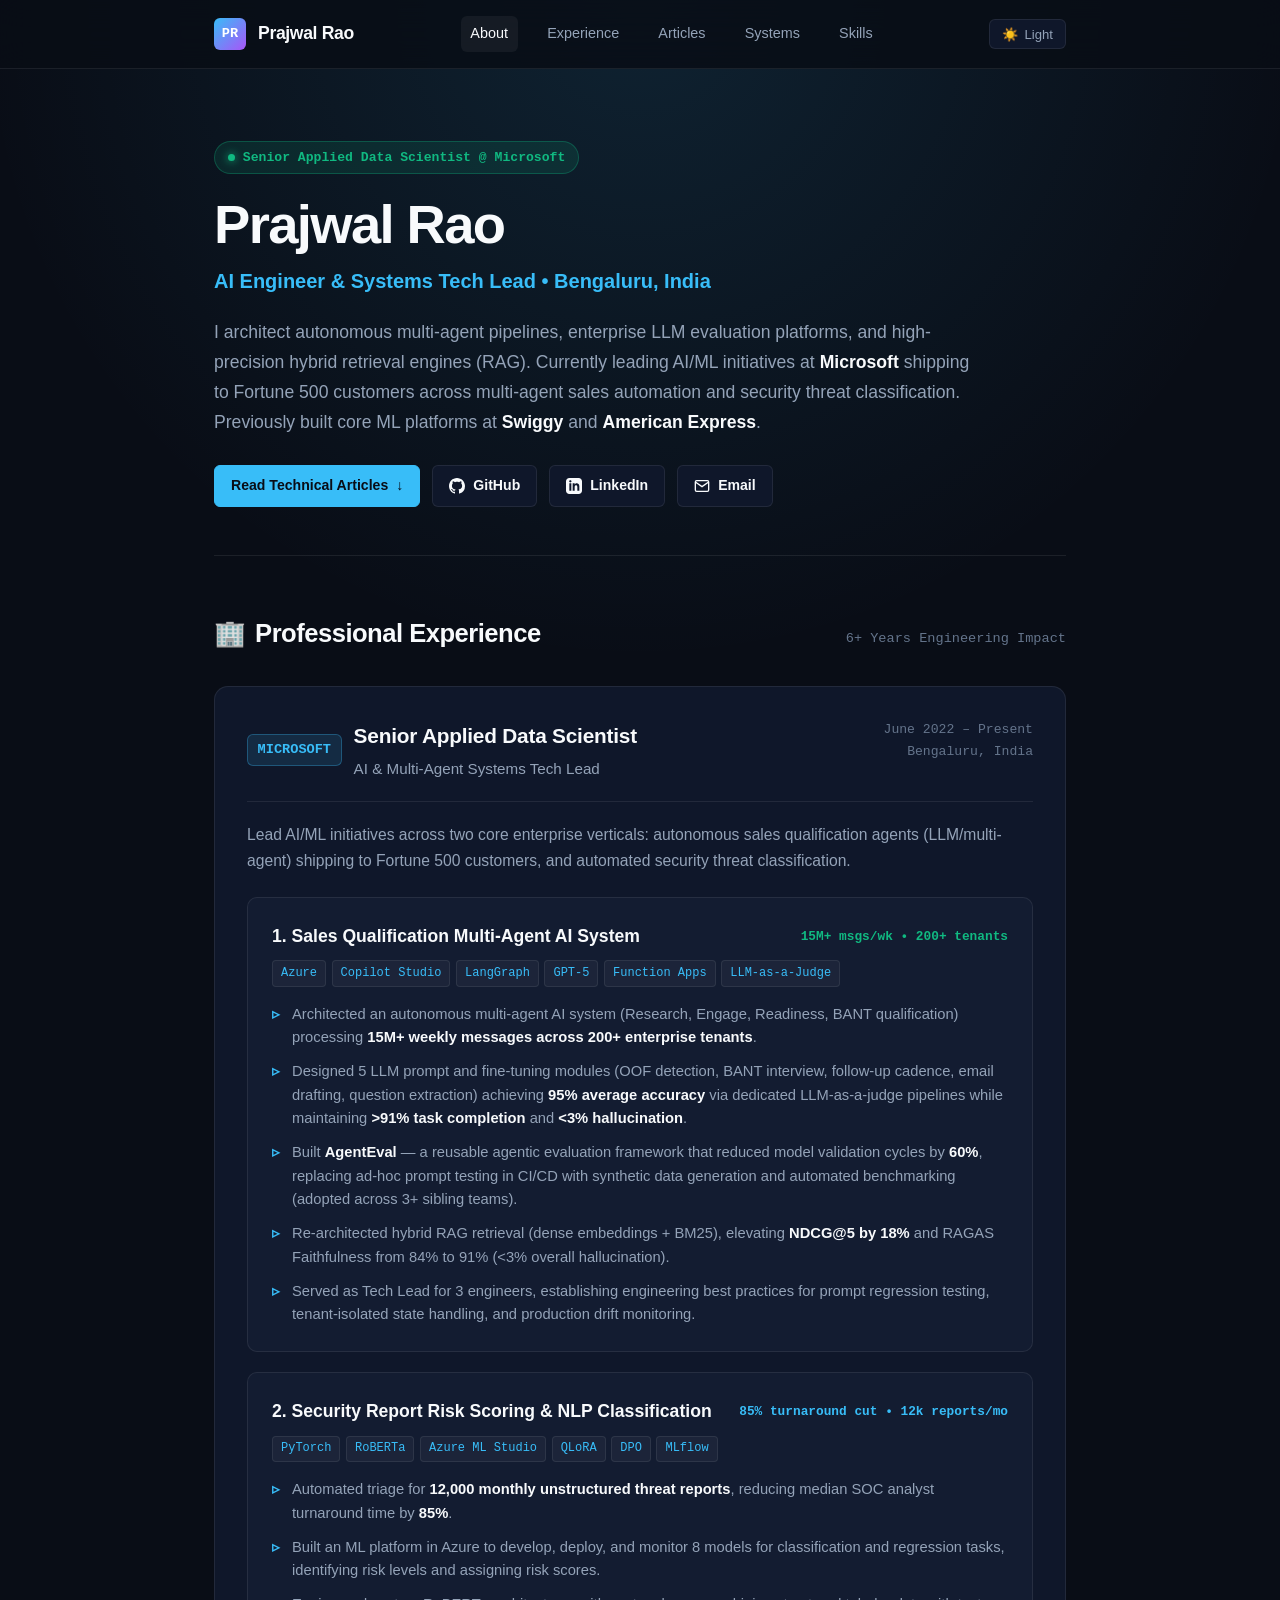
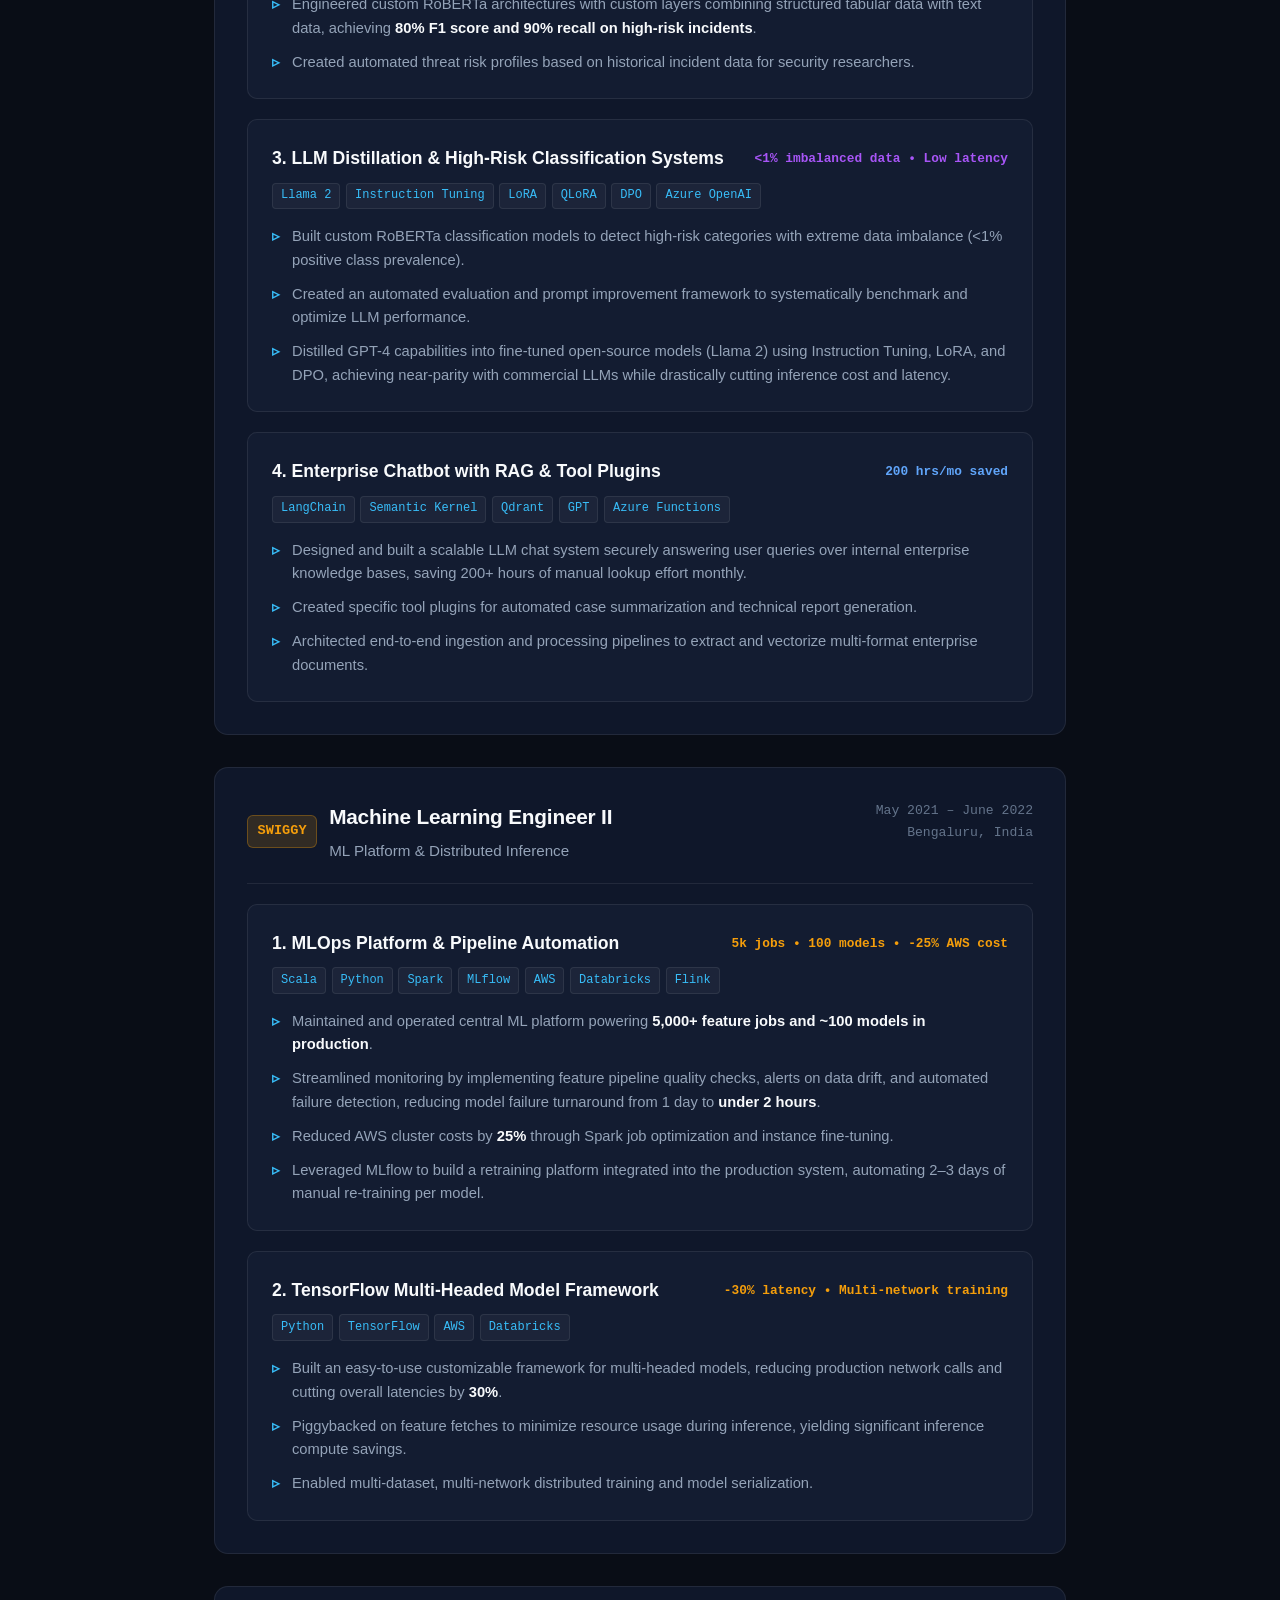
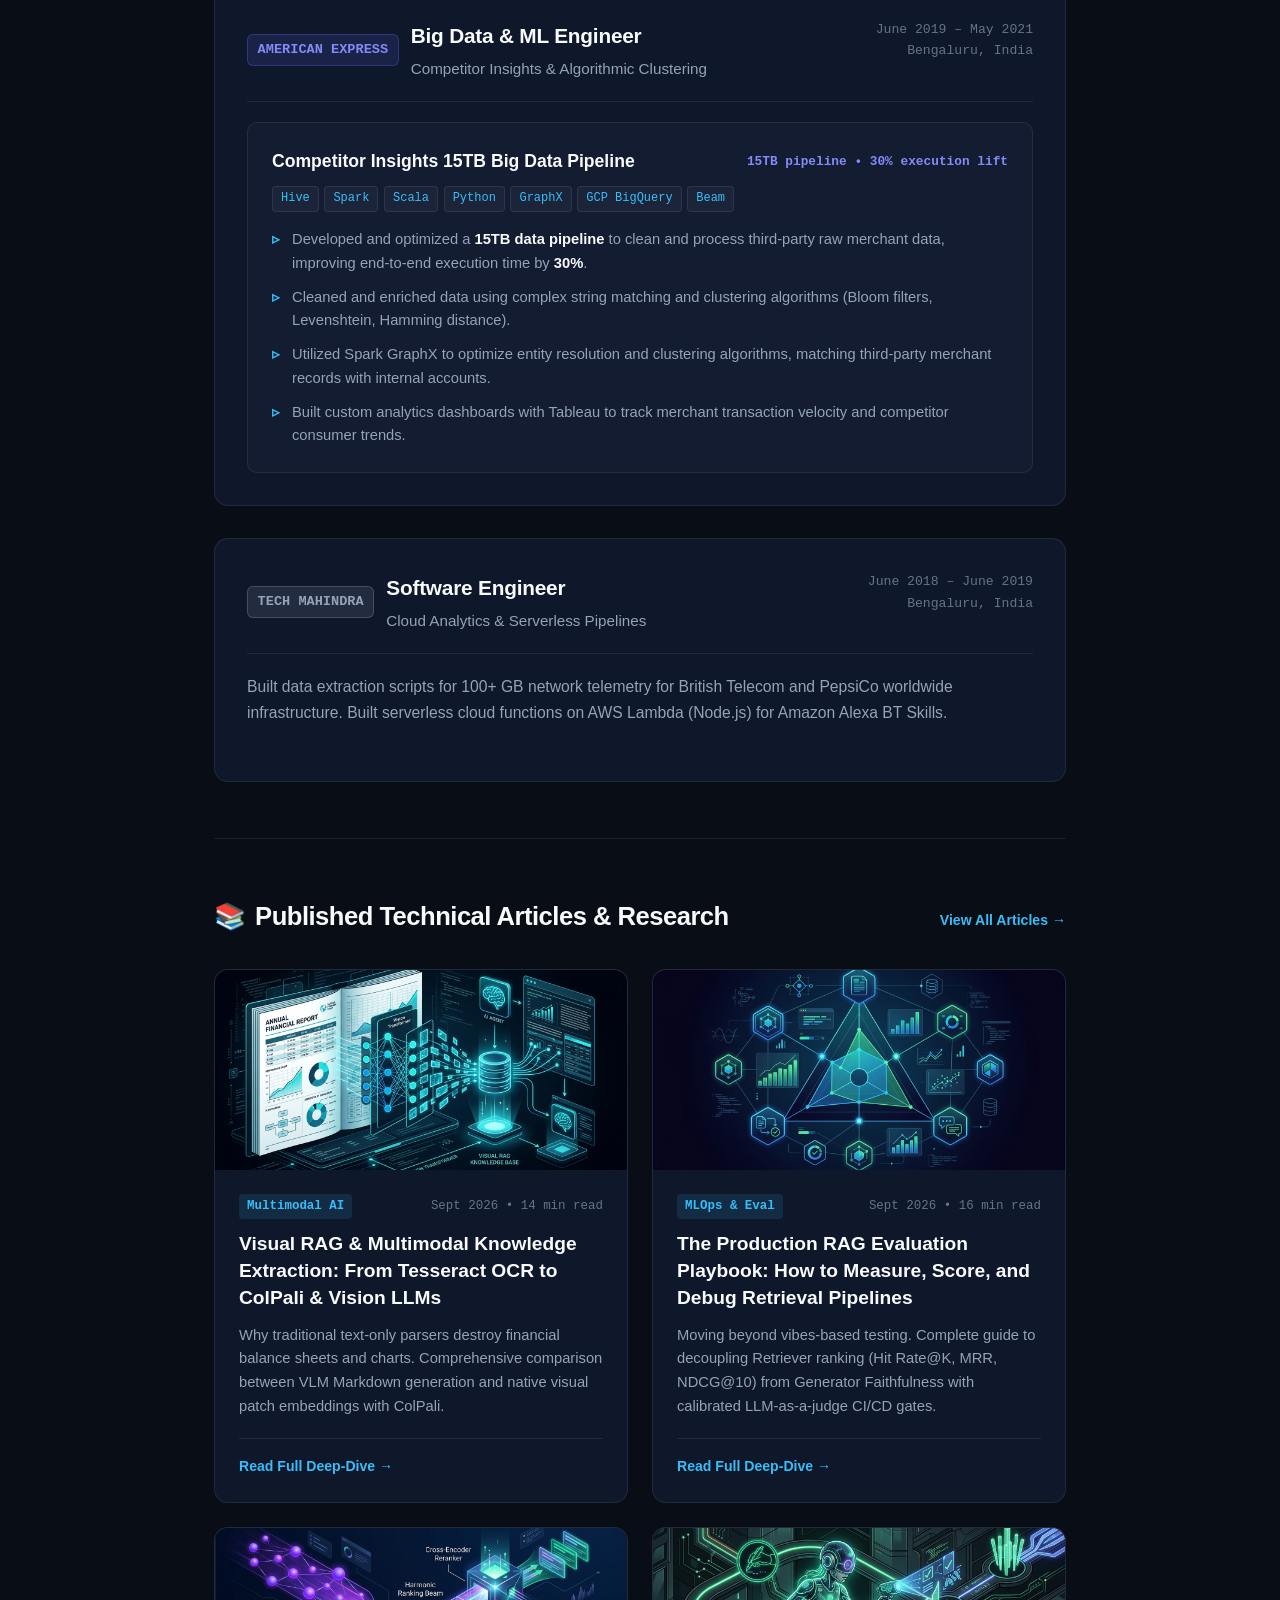
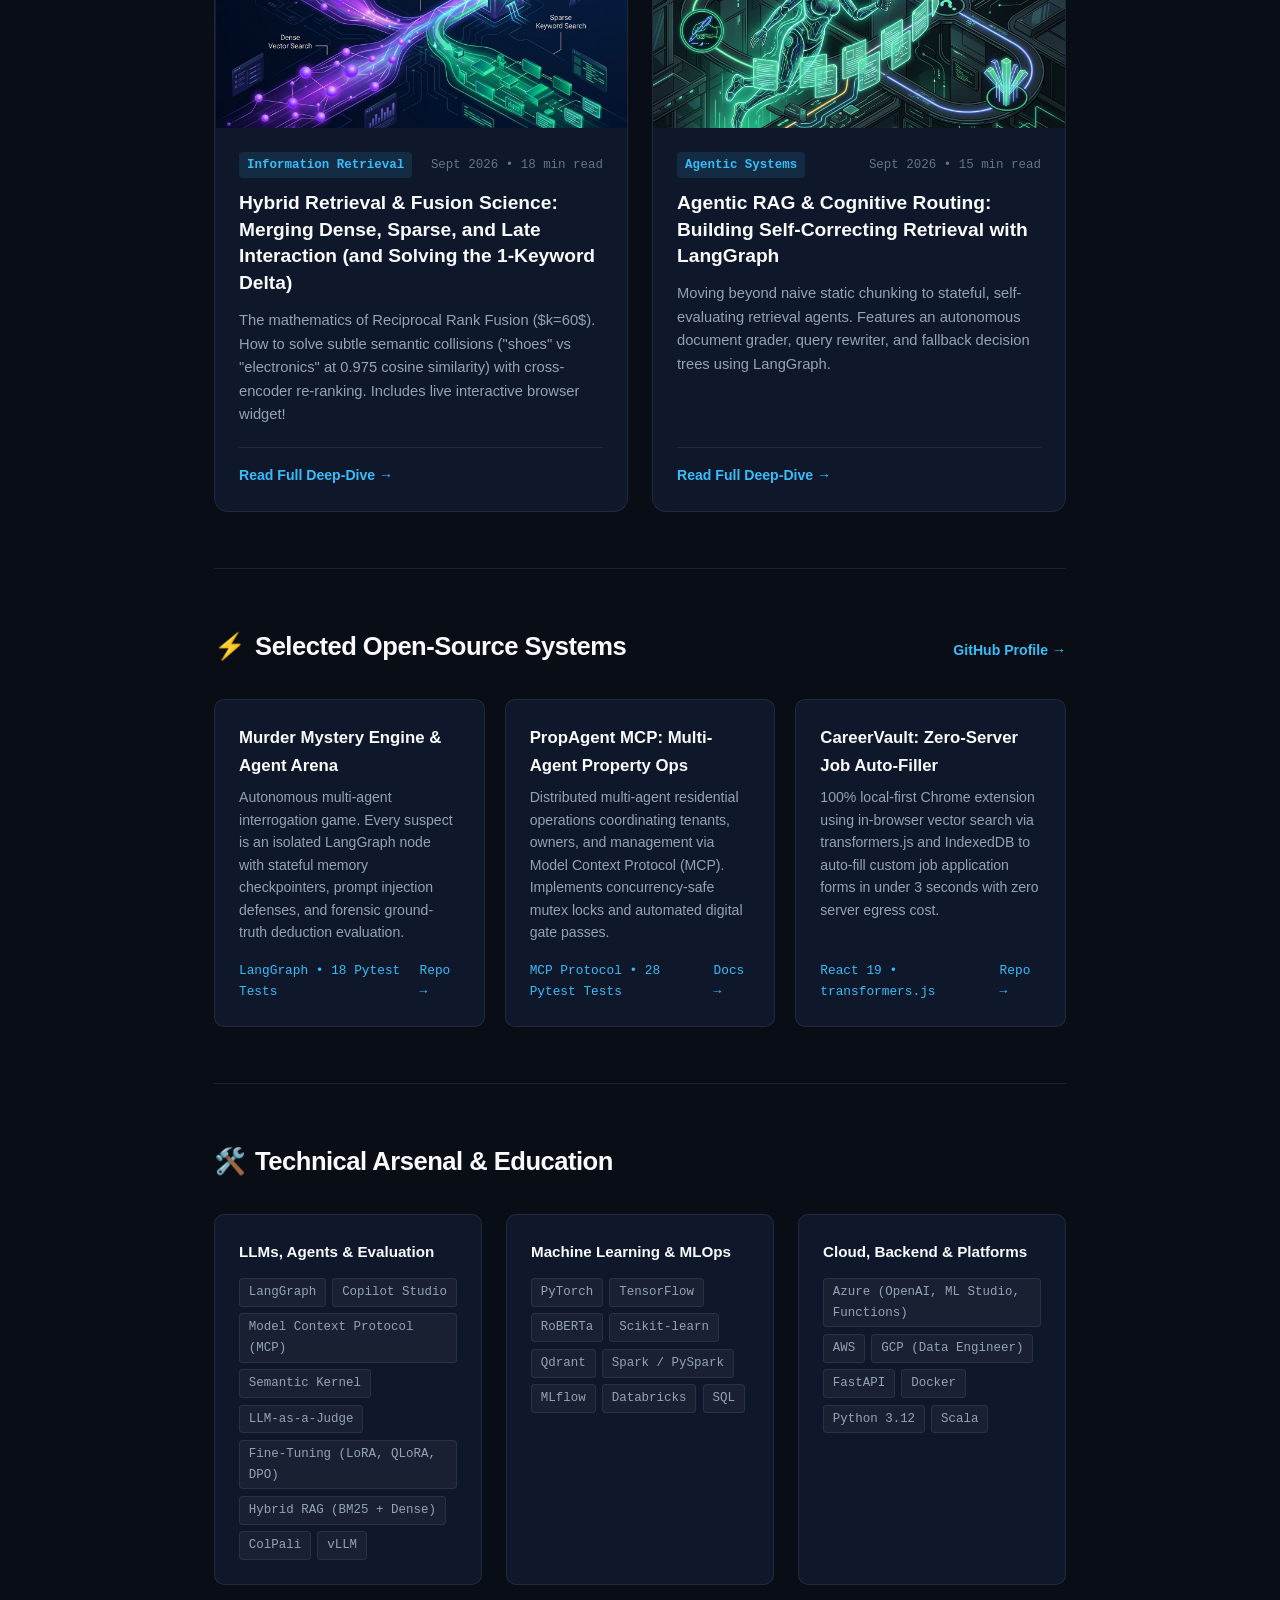
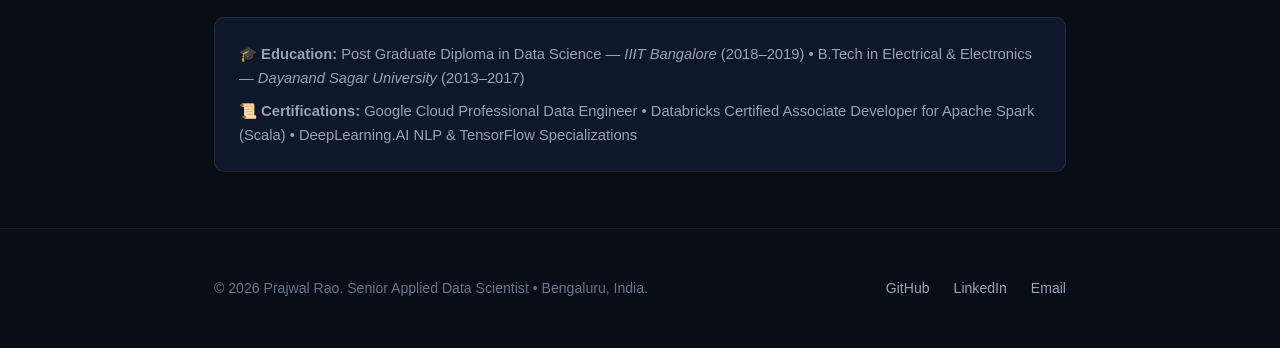
==== commit 000ae8e2: "feat(ui): complete PM and UI redesign with high-contrast cards, social action pills, and magazine ar" ====
--- a/index.html
+++ b/index.html
@@ -3,8 +3,8 @@
 <head>
   <meta charset="UTF-8" />
   <meta name="viewport" content="width=device-width, initial-scale=1.0" />
-  <title>Prajwal Rao — Senior Applied Data Scientist & AI Engineer</title>
-  <meta name="description" content="Personal blog and portfolio of Prajwal Rao, Senior Applied Data Scientist at Microsoft. Production multi-agent systems, LLM evaluation, and RAG architectures." />
+  <title>Prajwal Rao — Senior Applied Data Scientist & AI Systems Tech Lead</title>
+  <meta name="description" content="Personal blog and engineering portfolio of Prajwal Rao, Senior Applied Data Scientist at Microsoft. Production multi-agent systems, LLM evaluation, and RAG architectures." />
   <link rel="stylesheet" href="assets/css/main.css" />
 </head>
 <body>
@@ -12,13 +12,16 @@
   <!-- Site Navigation Header -->
   <header class="site-header">
     <div class="container nav-inner">
-      <a href="index.html" class="brand-title">Prajwal Rao</a>
+      <a href="index.html" class="brand-wrapper">
+        <div class="brand-avatar">PR</div>
+        <span class="brand-name">Prajwal Rao</span>
+      </a>
       <nav class="main-nav">
         <a href="#about" class="active">About</a>
         <a href="#experience">Experience</a>
         <a href="#articles">Articles</a>
-        <a href="#projects">Code</a>
-        <a href="#contact">Contact</a>
+        <a href="#projects">Systems</a>
+        <a href="#skills">Skills</a>
       </nav>
       <button id="theme-toggle" class="theme-toggle-btn" aria-label="Toggle Theme">
         ☀️ <span>Light</span>
@@ -30,300 +33,482 @@
     
     <!-- Hero / Intro -->
     <section id="about" class="hero">
+      <div class="status-pill">
+        <span class="status-dot"></span>
+        <span>Senior Applied Data Scientist @ Microsoft</span>
+      </div>
       <h1 class="hero-name">Prajwal Rao</h1>
-      <div class="hero-title-role">Senior Applied Data Scientist / AI Engineer &bull; Bengaluru, India</div>
+      <div class="hero-role">AI Engineer &amp; Systems Tech Lead &bull; Bengaluru, India</div>
       <p class="hero-bio">
-        I architect autonomous multi-agent systems, high-precision retrieval engines (RAG), and production LLM evaluation platforms. Currently leading AI/ML initiatives at <strong>Microsoft</strong> shipping to Fortune 500 customers. Previously built large-scale ML systems at <strong>Swiggy</strong> and <strong>American Express</strong>.
+        I architect autonomous multi-agent pipelines, enterprise LLM evaluation platforms, and high-precision hybrid retrieval engines (RAG). Currently leading AI/ML initiatives at <strong>Microsoft</strong> shipping to Fortune 500 customers across multi-agent sales automation and security threat classification. Previously built core ML platforms at <strong>Swiggy</strong> and <strong>American Express</strong>.
       </p>
-      <div class="hero-links">
-        <a href="https://github.com/Riser01" target="_blank" rel="noopener">GitHub (@Riser01)</a>
-        <a href="https://www.linkedin.com/in/prajwal-rao-d/" target="_blank" rel="noopener">LinkedIn</a>
-        <a href="mailto:prajwalrao56@gmail.com">prajwalrao56@gmail.com</a>
-        <a href="#articles">Technical Writing &darr;</a>
+
+      <!-- Polished Action Buttons with SVG Icons -->
+      <div class="hero-actions">
+        <a href="#articles" class="btn-pill btn-pill-primary">
+          <span>Read Technical Articles</span>
+          <span>&darr;</span>
+        </a>
+        <a href="https://github.com/Riser01" target="_blank" rel="noopener" class="btn-pill">
+          <svg width="16" height="16" viewBox="0 0 24 24" fill="currentColor"><path d="M12 0C5.37 0 0 5.37 0 12c0 5.31 3.435 9.795 8.205 11.385.6.105.825-.255.825-.57 0-.285-.015-1.23-.015-2.235-3.015.555-3.795-.735-4.035-1.41-.135-.345-.72-1.41-1.23-1.695-.42-.225-1.02-.78-.015-.795.945-.015 1.62.87 1.845 1.23 1.08 1.815 2.805 1.305 3.495.99.105-.78.42-1.305.765-1.605-2.67-.3-5.46-1.335-5.46-5.925 0-1.305.465-2.385 1.23-3.225-.12-.3-.54-1.53.12-3.18 0 0 1.005-.315 3.3 1.23.96-.27 1.98-.405 3-.405s2.04.135 3 .405c2.295-1.56 3.3-1.23 3.3-1.23.66 1.65.24 2.88.12 3.18.765.84 1.23 1.905 1.23 3.225 0 4.605-2.805 5.625-5.475 5.925.435.375.81 1.095.81 2.22 0 1.605-.015 2.895-.015 3.3 0 .315.225.69.825.57A12.02 12.02 0 0024 12c0-6.63-5.37-12-12-12z"/></svg>
+          <span>GitHub</span>
+        </a>
+        <a href="https://www.linkedin.com/in/prajwal-rao-d/" target="_blank" rel="noopener" class="btn-pill">
+          <svg width="16" height="16" viewBox="0 0 24 24" fill="currentColor"><path d="M19 0h-14c-2.761 0-5 2.239-5 5v14c0 2.761 2.239 5 5 5h14c2.762 0 5-2.239 5-5v-14c0-2.761-2.238-5-5-5zm-11 19h-3v-11h3v11zm-1.5-12.268c-.966 0-1.75-.79-1.75-1.764s.784-1.764 1.75-1.764 1.75.79 1.75 1.764-.783 1.764-1.75 1.764zm13.5 12.268h-3v-5.604c0-3.368-4-3.113-4 0v5.604h-3v-11h3v1.765c1.396-2.586 7-2.777 7 2.476v6.759z"/></svg>
+          <span>LinkedIn</span>
+        </a>
+        <a href="mailto:prajwalrao56@gmail.com" class="btn-pill">
+          <svg width="16" height="16" viewBox="0 0 24 24" fill="none" stroke="currentColor" stroke-width="2"><path d="M4 4h16c1.1 0 2 .9 2 2v12c0 1.1-.9 2-2 2H4c-1.1 0-2-.9-2-2V6c0-1.1.9-2 2-2z"/><polyline points="22,6 12,13 2,6"/></svg>
+          <span>Email</span>
+        </a>
       </div>
     </section>
 
     <!-- Professional Experience Section -->
-    <section id="experience" style="border-bottom: 1px solid var(--border-color);">
-      <h2 class="section-heading">Professional Experience</h2>
-      
-      <div class="experience-list">
-        
+    <section id="experience" class="section-wrapper">
+      <div class="section-head">
+        <h2 class="section-title">
+          <span>🏢</span>
+          <span>Professional Experience</span>
+        </h2>
+        <span style="font-family: var(--font-mono); font-size: 0.85rem; color: var(--text-muted);">6+ Years Engineering Impact</span>
+      </div>
+
+      <div class="experience-feed">
+
         <!-- MICROSOFT -->
-        <article class="experience-item">
-          <div class="exp-header">
-            <span class="exp-company-role">Microsoft &mdash; Senior Applied Data Scientist</span>
-            <span class="exp-period">June 2022 &ndash; Present &bull; Bangalore, IN</span>
-          </div>
-          <p class="exp-summary">
-            Leading AI/ML engineering across two core verticals: autonomous sales agents (LLM/multi-agent orchestration) shipping to Fortune 500 customers and automated security risk classification.
+        <article class="company-card">
+          <div class="company-header">
+            <div class="company-identity">
+              <span class="company-badge">MICROSOFT</span>
+              <div>
+                <h3 class="company-name">Senior Applied Data Scientist</h3>
+                <div class="company-role">AI &amp; Multi-Agent Systems Tech Lead</div>
+              </div>
+            </div>
+            <div class="company-meta">
+              <div>June 2022 &ndash; Present</div>
+              <div>Bengaluru, India</div>
+            </div>
+          </div>
+
+          <p class="company-intro">
+            Lead AI/ML initiatives across two core enterprise verticals: autonomous sales qualification agents (LLM/multi-agent) shipping to Fortune 500 customers, and automated security threat classification.
           </p>
 
-          <div class="exp-projects">
-            <!-- Project 1 -->
-            <div>
-              <div class="exp-project-title">Sales Qualification Multi-Agent AI System</div>
-              <div class="exp-project-tech">Tech: Azure, Python, Copilot Studio, LangGraph, GPT-5, Function Apps</div>
-              <ul class="exp-bullets">
-                <li>Architected an autonomous multi-agent AI pipeline (Research, Engage, Readiness, BANT qualification) processing <strong>15M+ weekly messages across 200+ enterprise tenants</strong>.</li>
-                <li>Designed 5 LLM prompt and fine-tuned modules (OOF detection, BANT interview, follow-up cadence) achieving <strong>95% average accuracy</strong> via dedicated LLM-as-a-judge pipelines while maintaining &gt;91% task completion and &lt;3% hallucination.</li>
-                <li>Built <strong>AgentEval</strong> — a reusable agentic evaluation framework that reduced model validation cycles by 60%, replacing ad-hoc prompt testing in CI/CD with synthetic data generation and automated benchmarking (adopted across 3+ sibling teams).</li>
-                <li>Re-architected hybrid RAG retrieval (dense embeddings + BM25), elevating <strong>NDCG@5 by 18%</strong> and RAGAS Faithfulness from 84% to 91% (&lt;3% overall hallucination).</li>
-                <li>Served as Tech Lead for 3 engineers, establishing engineering practices for prompt regression testing, tenant-isolated state, and production drift monitoring.</li>
-              </ul>
-            </div>
-
-            <!-- Project 2 -->
-            <div>
-              <div class="exp-project-title">Security Report Risk Scoring & Classification</div>
-              <div class="exp-project-tech">Tech: Azure ML Studio, PyTorch, RoBERTa, QLoRA, DPO, MLflow</div>
-              <ul class="exp-bullets">
-                <li>Automated triage for <strong>12,000 monthly unstructured threat reports</strong>, reducing median SOC analyst turnaround time by 85%.</li>
-                <li>Built ML platform in Azure to develop, deploy, and monitor 8 models for classification and regression tasks, identifying risk levels and generating automated security profiles.</li>
-                <li>Engineered custom RoBERTa architectures combining structured metadata with raw text, achieving <strong>80% F1 score and 90% recall on high-risk incidents</strong>.</li>
-              </ul>
-            </div>
-
-            <!-- Project 3 -->
-            <div>
-              <div class="exp-project-title">LLM Distillation & Fine-Tuning</div>
-              <div class="exp-project-tech">Tech: PyTorch, Llama 2, LoRA, QLoRA, DPO, Azure OpenAI</div>
-              <ul class="exp-bullets">
-                <li>Built custom classification models for high-risk categories with extreme data imbalance (&lt;1% positive class prevalence).</li>
-                <li>Distilled GPT-4 capabilities into fine-tuned open-source models (Llama 2) using Instruction Tuning, LoRA, and DPO, drastically reducing inference latency and API costs.</li>
-              </ul>
-            </div>
-
-            <!-- Project 4 -->
-            <div>
-              <div class="exp-project-title">Enterprise Knowledge Base Chatbot with RAG & Plugins</div>
-              <div class="exp-project-tech">Tech: LangChain, Semantic Kernel, Qdrant, Azure Functions</div>
-              <ul class="exp-bullets">
-                <li>Designed and deployed an enterprise conversational RAG system over internal knowledge bases, saving an estimated 200 hours of manual lookup effort monthly.</li>
-              </ul>
-            </div>
+          <!-- Project 1 -->
+          <div class="project-subcard">
+            <div class="project-title-bar">
+              <span class="project-title">1. Sales Qualification Multi-Agent AI System</span>
+              <span style="font-family: var(--font-mono); font-size: 0.8rem; color: var(--accent-emerald); font-weight: 700;">15M+ msgs/wk &bull; 200+ tenants</span>
+            </div>
+            <div class="tech-pills">
+              <span class="tech-pill">Azure</span>
+              <span class="tech-pill">Copilot Studio</span>
+              <span class="tech-pill">LangGraph</span>
+              <span class="tech-pill">GPT-5</span>
+              <span class="tech-pill">Function Apps</span>
+              <span class="tech-pill">LLM-as-a-Judge</span>
+            </div>
+            <ul class="impact-bullets">
+              <li>Architected an autonomous multi-agent AI system (Research, Engage, Readiness, BANT qualification) processing <strong>15M+ weekly messages across 200+ enterprise tenants</strong>.</li>
+              <li>Designed 5 LLM prompt and fine-tuning modules (OOF detection, BANT interview, follow-up cadence, email drafting, question extraction) achieving <strong>95% average accuracy</strong> via dedicated LLM-as-a-judge pipelines while maintaining <strong>&gt;91% task completion</strong> and <strong>&lt;3% hallucination</strong>.</li>
+              <li>Built <strong>AgentEval</strong> &mdash; a reusable agentic evaluation framework that reduced model validation cycles by <strong>60%</strong>, replacing ad-hoc prompt testing in CI/CD with synthetic data generation and automated benchmarking (adopted across 3+ sibling teams).</li>
+              <li>Re-architected hybrid RAG retrieval (dense embeddings + BM25), elevating <strong>NDCG@5 by 18%</strong> and RAGAS Faithfulness from 84% to 91% (&lt;3% overall hallucination).</li>
+              <li>Served as Tech Lead for 3 engineers, establishing engineering best practices for prompt regression testing, tenant-isolated state handling, and production drift monitoring.</li>
+            </ul>
+          </div>
+
+          <!-- Project 2 -->
+          <div class="project-subcard">
+            <div class="project-title-bar">
+              <span class="project-title">2. Security Report Risk Scoring &amp; NLP Classification</span>
+              <span style="font-family: var(--font-mono); font-size: 0.8rem; color: var(--accent); font-weight: 700;">85% turnaround cut &bull; 12k reports/mo</span>
+            </div>
+            <div class="tech-pills">
+              <span class="tech-pill">PyTorch</span>
+              <span class="tech-pill">RoBERTa</span>
+              <span class="tech-pill">Azure ML Studio</span>
+              <span class="tech-pill">QLoRA</span>
+              <span class="tech-pill">DPO</span>
+              <span class="tech-pill">MLflow</span>
+            </div>
+            <ul class="impact-bullets">
+              <li>Automated triage for <strong>12,000 monthly unstructured threat reports</strong>, reducing median SOC analyst turnaround time by <strong>85%</strong>.</li>
+              <li>Built an ML platform in Azure to develop, deploy, and monitor 8 models for classification and regression tasks, identifying risk levels and assigning risk scores.</li>
+              <li>Engineered custom RoBERTa architectures with custom layers combining structured tabular data with text data, achieving <strong>80% F1 score and 90% recall on high-risk incidents</strong>.</li>
+              <li>Created automated threat risk profiles based on historical incident data for security researchers.</li>
+            </ul>
+          </div>
+
+          <!-- Project 3 -->
+          <div class="project-subcard">
+            <div class="project-title-bar">
+              <span class="project-title">3. LLM Distillation &amp; High-Risk Classification Systems</span>
+              <span style="font-family: var(--font-mono); font-size: 0.8rem; color: var(--accent-purple); font-weight: 700;">&lt;1% imbalanced data &bull; Low latency</span>
+            </div>
+            <div class="tech-pills">
+              <span class="tech-pill">Llama 2</span>
+              <span class="tech-pill">Instruction Tuning</span>
+              <span class="tech-pill">LoRA</span>
+              <span class="tech-pill">QLoRA</span>
+              <span class="tech-pill">DPO</span>
+              <span class="tech-pill">Azure OpenAI</span>
+            </div>
+            <ul class="impact-bullets">
+              <li>Built custom RoBERTa classification models to detect high-risk categories with extreme data imbalance (&lt;1% positive class prevalence).</li>
+              <li>Created an automated evaluation and prompt improvement framework to systematically benchmark and optimize LLM performance.</li>
+              <li>Distilled GPT-4 capabilities into fine-tuned open-source models (Llama 2) using Instruction Tuning, LoRA, and DPO, achieving near-parity with commercial LLMs while drastically cutting inference cost and latency.</li>
+            </ul>
+          </div>
+
+          <!-- Project 4 -->
+          <div class="project-subcard">
+            <div class="project-title-bar">
+              <span class="project-title">4. Enterprise Chatbot with RAG &amp; Tool Plugins</span>
+              <span style="font-family: var(--font-mono); font-size: 0.8rem; color: var(--accent-blue); font-weight: 700;">200 hrs/mo saved</span>
+            </div>
+            <div class="tech-pills">
+              <span class="tech-pill">LangChain</span>
+              <span class="tech-pill">Semantic Kernel</span>
+              <span class="tech-pill">Qdrant</span>
+              <span class="tech-pill">GPT</span>
+              <span class="tech-pill">Azure Functions</span>
+            </div>
+            <ul class="impact-bullets">
+              <li>Designed and built a scalable LLM chat system securely answering user queries over internal enterprise knowledge bases, saving 200+ hours of manual lookup effort monthly.</li>
+              <li>Created specific tool plugins for automated case summarization and technical report generation.</li>
+              <li>Architected end-to-end ingestion and processing pipelines to extract and vectorize multi-format enterprise documents.</li>
+            </ul>
           </div>
         </article>
 
         <!-- SWIGGY -->
-        <article class="experience-item">
-          <div class="exp-header">
-            <span class="exp-company-role">Swiggy &mdash; Machine Learning Engineer II</span>
-            <span class="exp-period">May 2021 &ndash; June 2022 &bull; Bangalore, IN</span>
-          </div>
-          <div class="exp-projects">
-            <div>
-              <div class="exp-project-title">MLOps Platform & Distributed Training</div>
-              <div class="exp-project-tech">Tech: Scala, Python, Spark, MLflow, AWS, Databricks, Flink</div>
-              <ul class="exp-bullets">
-                <li>Maintained and operated Swiggy's central ML platform powering <strong>5,000+ feature jobs and ~100 models in production</strong>.</li>
-                <li>Streamlined feature pipeline monitoring and alerts on data drift, reducing model failure turnaround time from 1 day to <strong>under 2 hours</strong>.</li>
-                <li>Reduced AWS cluster costs by <strong>25%</strong> through Spark job optimization and instance fine-tuning.</li>
-                <li>Built a customizable TensorFlow multi-headed model framework that piggybacked on feature fetches, cutting production network calls and inferencing latency by 30%.</li>
-              </ul>
-            </div>
+        <article class="company-card">
+          <div class="company-header">
+            <div class="company-identity">
+              <span class="company-badge" style="background: rgba(245, 158, 11, 0.15); color: #f59e0b; border-color: rgba(245, 158, 11, 0.3);">SWIGGY</span>
+              <div>
+                <h3 class="company-name">Machine Learning Engineer II</h3>
+                <div class="company-role">ML Platform &amp; Distributed Inference</div>
+              </div>
+            </div>
+            <div class="company-meta">
+              <div>May 2021 &ndash; June 2022</div>
+              <div>Bengaluru, India</div>
+            </div>
+          </div>
+
+          <div class="project-subcard">
+            <div class="project-title-bar">
+              <span class="project-title">1. MLOps Platform &amp; Pipeline Automation</span>
+              <span style="font-family: var(--font-mono); font-size: 0.8rem; color: #f59e0b; font-weight: 700;">5k jobs &bull; 100 models &bull; -25% AWS cost</span>
+            </div>
+            <div class="tech-pills">
+              <span class="tech-pill">Scala</span>
+              <span class="tech-pill">Python</span>
+              <span class="tech-pill">Spark</span>
+              <span class="tech-pill">MLflow</span>
+              <span class="tech-pill">AWS</span>
+              <span class="tech-pill">Databricks</span>
+              <span class="tech-pill">Flink</span>
+            </div>
+            <ul class="impact-bullets">
+              <li>Maintained and operated central ML platform powering <strong>5,000+ feature jobs and ~100 models in production</strong>.</li>
+              <li>Streamlined monitoring by implementing feature pipeline quality checks, alerts on data drift, and automated failure detection, reducing model failure turnaround from 1 day to <strong>under 2 hours</strong>.</li>
+              <li>Reduced AWS cluster costs by <strong>25%</strong> through Spark job optimization and instance fine-tuning.</li>
+              <li>Leveraged MLflow to build a retraining platform integrated into the production system, automating 2&ndash;3 days of manual re-training per model.</li>
+            </ul>
+          </div>
+
+          <div class="project-subcard">
+            <div class="project-title-bar">
+              <span class="project-title">2. TensorFlow Multi-Headed Model Framework</span>
+              <span style="font-family: var(--font-mono); font-size: 0.8rem; color: #f59e0b; font-weight: 700;">-30% latency &bull; Multi-network training</span>
+            </div>
+            <div class="tech-pills">
+              <span class="tech-pill">Python</span>
+              <span class="tech-pill">TensorFlow</span>
+              <span class="tech-pill">AWS</span>
+              <span class="tech-pill">Databricks</span>
+            </div>
+            <ul class="impact-bullets">
+              <li>Built an easy-to-use customizable framework for multi-headed models, reducing production network calls and cutting overall latencies by <strong>30%</strong>.</li>
+              <li>Piggybacked on feature fetches to minimize resource usage during inference, yielding significant inference compute savings.</li>
+              <li>Enabled multi-dataset, multi-network distributed training and model serialization.</li>
+            </ul>
           </div>
         </article>
 
         <!-- AMERICAN EXPRESS -->
-        <article class="experience-item">
-          <div class="exp-header">
-            <span class="exp-company-role">American Express &mdash; Big Data & ML Engineer</span>
-            <span class="exp-period">June 2019 &ndash; May 2021 &bull; Bangalore, IN</span>
-          </div>
-          <div class="exp-projects">
-            <div>
-              <div class="exp-project-title">Competitor Insights & Merchant Intelligence Data Pipeline</div>
-              <div class="exp-project-tech">Tech: Hive, Spark, Scala, GraphX, GCP, BigQuery, Beam</div>
-              <ul class="exp-bullets">
-                <li>Developed and optimized a <strong>15TB data pipeline</strong> cleaning and processing raw merchant datasets, improving end-to-end pipeline execution time by 30%.</li>
-                <li>Enriched data using string matching and algorithmic clustering (Bloom filters, Levenshtein, Hamming distance, and Spark GraphX).</li>
-              </ul>
-            </div>
+        <article class="company-card">
+          <div class="company-header">
+            <div class="company-identity">
+              <span class="company-badge" style="background: rgba(99, 102, 241, 0.15); color: #818cf8; border-color: rgba(99, 102, 241, 0.3);">AMERICAN EXPRESS</span>
+              <div>
+                <h3 class="company-name">Big Data &amp; ML Engineer</h3>
+                <div class="company-role">Competitor Insights &amp; Algorithmic Clustering</div>
+              </div>
+            </div>
+            <div class="company-meta">
+              <div>June 2019 &ndash; May 2021</div>
+              <div>Bengaluru, India</div>
+            </div>
+          </div>
+
+          <div class="project-subcard">
+            <div class="project-title-bar">
+              <span class="project-title">Competitor Insights 15TB Big Data Pipeline</span>
+              <span style="font-family: var(--font-mono); font-size: 0.8rem; color: #818cf8; font-weight: 700;">15TB pipeline &bull; 30% execution lift</span>
+            </div>
+            <div class="tech-pills">
+              <span class="tech-pill">Hive</span>
+              <span class="tech-pill">Spark</span>
+              <span class="tech-pill">Scala</span>
+              <span class="tech-pill">Python</span>
+              <span class="tech-pill">GraphX</span>
+              <span class="tech-pill">GCP BigQuery</span>
+              <span class="tech-pill">Beam</span>
+            </div>
+            <ul class="impact-bullets">
+              <li>Developed and optimized a <strong>15TB data pipeline</strong> to clean and process third-party raw merchant data, improving end-to-end execution time by <strong>30%</strong>.</li>
+              <li>Cleaned and enriched data using complex string matching and clustering algorithms (Bloom filters, Levenshtein, Hamming distance).</li>
+              <li>Utilized Spark GraphX to optimize entity resolution and clustering algorithms, matching third-party merchant records with internal accounts.</li>
+              <li>Built custom analytics dashboards with Tableau to track merchant transaction velocity and competitor consumer trends.</li>
+            </ul>
           </div>
         </article>
 
         <!-- TECH MAHINDRA -->
-        <article class="experience-item">
-          <div class="exp-header">
-            <span class="exp-company-role">Tech Mahindra &mdash; Software Engineer</span>
-            <span class="exp-period">June 2018 &ndash; June 2019 &bull; Bangalore, IN</span>
-          </div>
-          <p class="exp-summary" style="margin-left: 1rem;">
-            Built automated data extraction scripts (+100GB data) and serverless cloud functions on AWS Lambda (Node.js) for British Telecom and PepsiCo network usage analytics.
+        <article class="company-card">
+          <div class="company-header">
+            <div class="company-identity">
+              <span class="company-badge" style="background: rgba(148, 163, 184, 0.15); color: #94a3b8; border-color: rgba(148, 163, 184, 0.3);">TECH MAHINDRA</span>
+              <div>
+                <h3 class="company-name">Software Engineer</h3>
+                <div class="company-role">Cloud Analytics &amp; Serverless Pipelines</div>
+              </div>
+            </div>
+            <div class="company-meta">
+              <div>June 2018 &ndash; June 2019</div>
+              <div>Bengaluru, India</div>
+            </div>
+          </div>
+
+          <p class="company-intro">
+            Built data extraction scripts for 100+ GB network telemetry for British Telecom and PepsiCo worldwide infrastructure. Built serverless cloud functions on AWS Lambda (Node.js) for Amazon Alexa BT Skills.
           </p>
         </article>
 
       </div>
     </section>
 
-    <!-- Technical Articles Section -->
-    <section id="articles" style="border-bottom: 1px solid var(--border-color);">
-      <div class="section-heading">
-        <span>Published Technical Articles & Guides</span>
-        <a href="articles/index.html">View All &rarr;</a>
-      </div>
-
-      <div class="articles-feed">
+    <!-- Technical Articles Showcase (Magazine Grid with Cover Images) -->
+    <section id="articles" class="section-wrapper">
+      <div class="section-head">
+        <h2 class="section-title">
+          <span>📚</span>
+          <span>Published Technical Articles &amp; Research</span>
+        </h2>
+        <a href="articles/index.html" class="section-link">View All Articles &rarr;</a>
+      </div>
+
+      <div class="articles-grid">
         
         <!-- Article 1 -->
-        <article class="article-entry">
-          <span class="article-entry-date">September 2026 &bull; 14 min read</span>
-          <h3 class="article-entry-title">
-            <a href="articles/multimodal-rag-image-extraction.html">Visual RAG & Multimodal Knowledge Extraction: From Tesseract OCR to ColPali & Vision LLMs</a>
-          </h3>
-          <p class="article-entry-desc">
-            Why traditional text-only parsers destroy financial tables and charts. A production comparison of VLM Markdown extraction against native visual patch embeddings with ColPali and Late Interaction MaxSim.
+        <article class="article-card">
+          <div class="article-card-thumb">
+            <img src="assets/images/multimodal-rag-hero.jpg" alt="Visual RAG and Multimodal Document Retrieval" loading="lazy" />
+          </div>
+          <div class="article-card-body">
+            <div class="article-meta-row">
+              <span class="article-tag">Multimodal AI</span>
+              <span>Sept 2026 &bull; 14 min read</span>
+            </div>
+            <h3 class="article-card-title">
+              <a href="articles/multimodal-rag-image-extraction.html">Visual RAG &amp; Multimodal Knowledge Extraction: From Tesseract OCR to ColPali &amp; Vision LLMs</a>
+            </h3>
+            <p class="article-card-desc">
+              Why traditional text-only parsers destroy financial balance sheets and charts. Comprehensive comparison between VLM Markdown generation and native visual patch embeddings with ColPali.
+            </p>
+            <div class="article-card-footer">
+              <a href="articles/multimodal-rag-image-extraction.html">Read Full Deep-Dive &rarr;</a>
+            </div>
+          </div>
+        </article>
+
+        <!-- Article 2 -->
+        <article class="article-card">
+          <div class="article-card-thumb">
+            <img src="assets/images/rag-eval-hero.jpg" alt="RAG System Evaluation and Testing" loading="lazy" />
+          </div>
+          <div class="article-card-body">
+            <div class="article-meta-row">
+              <span class="article-tag">MLOps &amp; Eval</span>
+              <span>Sept 2026 &bull; 16 min read</span>
+            </div>
+            <h3 class="article-card-title">
+              <a href="articles/rag-system-evaluation-and-metrics.html">The Production RAG Evaluation Playbook: How to Measure, Score, and Debug Retrieval Pipelines</a>
+            </h3>
+            <p class="article-card-desc">
+              Moving beyond vibes-based testing. Complete guide to decoupling Retriever ranking (Hit Rate@K, MRR, NDCG@10) from Generator Faithfulness with calibrated LLM-as-a-judge CI/CD gates.
+            </p>
+            <div class="article-card-footer">
+              <a href="articles/rag-system-evaluation-and-metrics.html">Read Full Deep-Dive &rarr;</a>
+            </div>
+          </div>
+        </article>
+
+        <!-- Article 3 -->
+        <article class="article-card">
+          <div class="article-card-thumb">
+            <img src="assets/images/hybrid-search-hero.jpg" alt="Hybrid Search and Rank Fusion" loading="lazy" />
+          </div>
+          <div class="article-card-body">
+            <div class="article-meta-row">
+              <span class="article-tag">Information Retrieval</span>
+              <span>Sept 2026 &bull; 18 min read</span>
+            </div>
+            <h3 class="article-card-title">
+              <a href="articles/hybrid-retrieval-rrf-and-fusion.html">Hybrid Retrieval &amp; Fusion Science: Merging Dense, Sparse, and Late Interaction (and Solving the 1-Keyword Delta)</a>
+            </h3>
+            <p class="article-card-desc">
+              The mathematics of Reciprocal Rank Fusion ($k=60$). How to solve subtle semantic collisions ("shoes" vs "electronics" at 0.975 cosine similarity) with cross-encoder re-ranking. Includes live interactive browser widget!
+            </p>
+            <div class="article-card-footer">
+              <a href="articles/hybrid-retrieval-rrf-and-fusion.html">Read Full Deep-Dive &rarr;</a>
+            </div>
+          </div>
+        </article>
+
+        <!-- Article 4 -->
+        <article class="article-card">
+          <div class="article-card-thumb">
+            <img src="assets/images/agentic-rag-hero.jpg" alt="Agentic RAG and LangGraph Cognitive Routing" loading="lazy" />
+          </div>
+          <div class="article-card-body">
+            <div class="article-meta-row">
+              <span class="article-tag">Agentic Systems</span>
+              <span>Sept 2026 &bull; 15 min read</span>
+            </div>
+            <h3 class="article-card-title">
+              <a href="articles/agentic-rag-routing-and-crag.html">Agentic RAG &amp; Cognitive Routing: Building Self-Correcting Retrieval with LangGraph</a>
+            </h3>
+            <p class="article-card-desc">
+              Moving beyond naive static chunking to stateful, self-evaluating retrieval agents. Features an autonomous document grader, query rewriter, and fallback decision trees using LangGraph.
+            </p>
+            <div class="article-card-footer">
+              <a href="articles/agentic-rag-routing-and-crag.html">Read Full Deep-Dive &rarr;</a>
+            </div>
+          </div>
+        </article>
+
+      </div>
+    </section>
+
+    <!-- Selected Open-Source Systems -->
+    <section id="projects" class="section-wrapper">
+      <div class="section-head">
+        <h2 class="section-title">
+          <span>⚡</span>
+          <span>Selected Open-Source Systems</span>
+        </h2>
+        <a href="https://github.com/Riser01" target="_blank" rel="noopener" class="section-link">GitHub Profile &rarr;</a>
+      </div>
+
+      <div class="codebase-grid">
+        <div class="codebase-card">
+          <div class="codebase-name">Murder Mystery Engine &amp; Agent Arena</div>
+          <p class="codebase-desc">
+            Autonomous multi-agent interrogation game. Every suspect is an isolated LangGraph node with stateful memory checkpointers, prompt injection defenses, and forensic ground-truth deduction evaluation.
           </p>
-          <div class="article-entry-meta">
-            <span>#MultimodalAI</span>
-            <span>#DocumentIngestion</span>
-            <span>#ColPali</span>
-          </div>
-        </article>
-
-        <!-- Article 2 -->
-        <article class="article-entry">
-          <span class="article-entry-date">September 2026 &bull; 16 min read</span>
-          <h3 class="article-entry-title">
-            <a href="articles/rag-system-evaluation-and-metrics.html">The Production RAG Evaluation Playbook: How to Measure, Score, and Debug Retrieval Pipelines</a>
-          </h3>
-          <p class="article-entry-desc">
-            Moving beyond vibes-based testing. Comprehensive guide to decoupling the Retriever (Hit Rate@K, MRR, NDCG@10) from the Generator (Faithfulness, Answer Relevance) with automated CI/CD quality gates.
+          <div class="codebase-footer">
+            <span>LangGraph &bull; 18 Pytest Tests</span>
+            <a href="https://github.com/Riser01/Personal-Projects" target="_blank" rel="noopener">Repo &rarr;</a>
+          </div>
+        </div>
+
+        <div class="codebase-card">
+          <div class="codebase-name">PropAgent MCP: Multi-Agent Property Ops</div>
+          <p class="codebase-desc">
+            Distributed multi-agent residential operations coordinating tenants, owners, and management via Model Context Protocol (MCP). Implements concurrency-safe mutex locks and automated digital gate passes.
           </p>
-          <div class="article-entry-meta">
-            <span>#Evaluation</span>
-            <span>#MLOps</span>
-            <span>#NDCG</span>
-          </div>
-        </article>
-
-        <!-- Article 3 -->
-        <article class="article-entry">
-          <span class="article-entry-date">September 2026 &bull; 18 min read</span>
-          <h3 class="article-entry-title">
-            <a href="articles/hybrid-retrieval-rrf-and-fusion.html">Hybrid Retrieval & Fusion Science: Merging Dense, Sparse, and Late Interaction (and Solving the 1-Keyword Delta)</a>
-          </h3>
-          <p class="article-entry-desc">
-            The mathematics of Reciprocal Rank Fusion ($k=60$). How to solve subtle semantic collisions ("shoes" vs "electronics" at 0.975 cosine similarity) with cross-encoder re-ranking. Includes interactive browser simulator.
+          <div class="codebase-footer">
+            <span>MCP Protocol &bull; 28 Pytest Tests</span>
+            <a href="https://github.com/Riser01/Personal-Projects/tree/master/docs" target="_blank" rel="noopener">Docs &rarr;</a>
+          </div>
+        </div>
+
+        <div class="codebase-card">
+          <div class="codebase-name">CareerVault: Zero-Server Job Auto-Filler</div>
+          <p class="codebase-desc">
+            100% local-first Chrome extension using in-browser vector search via transformers.js and IndexedDB to auto-fill custom job application forms in under 3 seconds with zero server egress cost.
           </p>
-          <div class="article-entry-meta">
-            <span>#InformationRetrieval</span>
-            <span>#BM25</span>
-            <span>#RRF</span>
-          </div>
-        </article>
-
-        <!-- Article 4 -->
-        <article class="article-entry">
-          <span class="article-entry-date">September 2026 &bull; 15 min read</span>
-          <h3 class="article-entry-title">
-            <a href="articles/agentic-rag-routing-and-crag.html">Agentic RAG & Cognitive Routing: Building Self-Correcting Retrieval with LangGraph</a>
-          </h3>
-          <p class="article-entry-desc">
-            Architecting stateful retrieval loops. Features an autonomous document grader, query rewrite agent, and fallback degradation trees using LangGraph and Gemini 2.0 Flash.
-          </p>
-          <div class="article-entry-meta">
-            <span>#LangGraph</span>
-            <span>#AgenticAI</span>
-            <span>#CRAG</span>
-          </div>
-        </article>
-
+          <div class="codebase-footer">
+            <span>React 19 &bull; transformers.js</span>
+            <a href="https://github.com/Riser01/careervault" target="_blank" rel="noopener">Repo &rarr;</a>
+          </div>
+        </div>
       </div>
     </section>
 
-    <!-- Selected Codebases / Projects Section -->
-    <section id="projects" style="border-bottom: 1px solid var(--border-color);">
-      <h2 class="section-heading">Selected Open-Source Systems</h2>
-      
-      <div class="experience-list">
-        <div>
-          <div class="exp-header">
-            <span class="exp-company-role">
-              <a href="https://github.com/Riser01/Personal-Projects" target="_blank" rel="noopener" style="color: var(--text-main); text-decoration: none;">Murder Mystery Engine & Agent Arena &rarr;</a>
-            </span>
-            <span class="exp-period">LangGraph &bull; Gemini 2.0 Flash &bull; FastAPI</span>
-          </div>
-          <p class="exp-summary">
-            Interactive multi-agent deduction game where every suspect is an autonomous, stateful LangGraph node with memory checkpointers, prompt-injection defenses, and ground-truth forensic deduction matrices. Includes 18 passing Pytest tests.
-          </p>
+    <!-- Technical Arsenal & Education -->
+    <section id="skills" class="section-wrapper" style="border-bottom: none;">
+      <div class="section-head">
+        <h2 class="section-title">
+          <span>🛠️</span>
+          <span>Technical Arsenal &amp; Education</span>
+        </h2>
+      </div>
+
+      <div class="skills-layout">
+        <div class="skill-category">
+          <div class="skill-category-title">LLMs, Agents &amp; Evaluation</div>
+          <div class="skill-chips">
+            <span class="skill-chip">LangGraph</span>
+            <span class="skill-chip">Copilot Studio</span>
+            <span class="skill-chip">Model Context Protocol (MCP)</span>
+            <span class="skill-chip">Semantic Kernel</span>
+            <span class="skill-chip">LLM-as-a-Judge</span>
+            <span class="skill-chip">Fine-Tuning (LoRA, QLoRA, DPO)</span>
+            <span class="skill-chip">Hybrid RAG (BM25 + Dense)</span>
+            <span class="skill-chip">ColPali</span>
+            <span class="skill-chip">vLLM</span>
+          </div>
         </div>
 
-        <div>
-          <div class="exp-header">
-            <span class="exp-company-role">
-              <a href="https://github.com/Riser01/Personal-Projects/tree/master/docs" target="_blank" rel="noopener" style="color: var(--text-main); text-decoration: none;">PropAgent MCP: Multi-Agent Property Operations &rarr;</a>
-            </span>
-            <span class="exp-period">Model Context Protocol &bull; Python &bull; SQLite WAL</span>
-          </div>
-          <p class="exp-summary">
-            Multi-persona agent pipeline coordinating tenants, owners, and building security over Model Context Protocol (MCP). Implements concurrency-safe elevator reservation via lazy-TTL mutex locks and automated digital gate pass generation.
-          </p>
+        <div class="skill-category">
+          <div class="skill-category-title">Machine Learning &amp; MLOps</div>
+          <div class="skill-chips">
+            <span class="skill-chip">PyTorch</span>
+            <span class="skill-chip">TensorFlow</span>
+            <span class="skill-chip">RoBERTa</span>
+            <span class="skill-chip">Scikit-learn</span>
+            <span class="skill-chip">Qdrant</span>
+            <span class="skill-chip">Spark / PySpark</span>
+            <span class="skill-chip">MLflow</span>
+            <span class="skill-chip">Databricks</span>
+            <span class="skill-chip">SQL</span>
+          </div>
         </div>
 
-        <div>
-          <div class="exp-header">
-            <span class="exp-company-role">
-              <a href="https://github.com/Riser01/careervault" target="_blank" rel="noopener" style="color: var(--text-main); text-decoration: none;">CareerVault: Local-First Vector Search Extension &rarr;</a>
-            </span>
-            <span class="exp-period">React 19 &bull; TypeScript &bull; transformers.js</span>
-          </div>
-          <p class="exp-summary">
-            100% local-first Chrome extension using on-device vector search via transformers.js and IndexedDB to learn custom job screening answers and auto-fill Workday and Greenhouse forms in under 3 seconds with zero server cost.
-          </p>
+        <div class="skill-category">
+          <div class="skill-category-title">Cloud, Backend &amp; Platforms</div>
+          <div class="skill-chips">
+            <span class="skill-chip">Azure (OpenAI, ML Studio, Functions)</span>
+            <span class="skill-chip">AWS</span>
+            <span class="skill-chip">GCP (Data Engineer)</span>
+            <span class="skill-chip">FastAPI</span>
+            <span class="skill-chip">Docker</span>
+            <span class="skill-chip">Python 3.12</span>
+            <span class="skill-chip">Scala</span>
+          </div>
         </div>
       </div>
-    </section>
-
-    <!-- Technical Skills & Education -->
-    <section id="skills">
-      <h2 class="section-heading">Technical Arsenal & Education</h2>
-
-      <div class="skills-group">
-        <div class="skills-group-title">LLM, Agents & RAG</div>
-        <div class="skills-tags">
-          <span class="skill-tag">LangGraph</span>
-          <span class="skill-tag">Copilot Studio</span>
-          <span class="skill-tag">Model Context Protocol (MCP)</span>
-          <span class="skill-tag">Semantic Kernel</span>
-          <span class="skill-tag">LLM-as-a-Judge</span>
-          <span class="skill-tag">Fine-Tuning (LoRA, QLoRA, DPO)</span>
-          <span class="skill-tag">Hybrid RAG (BM25 + Dense)</span>
-          <span class="skill-tag">ColPali</span>
-          <span class="skill-tag">vLLM</span>
-        </div>
-      </div>
-
-      <div class="skills-group">
-        <div class="skills-group-title">Machine Learning & Data Engineering</div>
-        <div class="skills-tags">
-          <span class="skill-tag">PyTorch</span>
-          <span class="skill-tag">TensorFlow</span>
-          <span class="skill-tag">RoBERTa</span>
-          <span class="skill-tag">Scikit-learn</span>
-          <span class="skill-tag">Qdrant</span>
-          <span class="skill-tag">Spark / PySpark</span>
-          <span class="skill-tag">MLflow</span>
-          <span class="skill-tag">Databricks</span>
-          <span class="skill-tag">SQL</span>
-        </div>
-      </div>
-
-      <div class="skills-group">
-        <div class="skills-group-title">Cloud & Platforms</div>
-        <div class="skills-tags">
-          <span class="skill-tag">Azure (OpenAI, ML Studio, Functions)</span>
-          <span class="skill-tag">AWS</span>
-          <span class="skill-tag">GCP (Professional Data Engineer)</span>
-          <span class="skill-tag">Docker</span>
-          <span class="skill-tag">FastAPI</span>
-        </div>
-      </div>
-
-      <div style="margin-top: 2rem; padding-top: 1.5rem; border-top: 1px solid var(--border-color); font-size: 0.92rem; color: var(--text-muted);">
-        <p><strong>Education:</strong> Post Graduate Diploma in Data Science &mdash; <em>IIIT Bangalore</em> (2018&ndash;2019) &bull; B.Tech in Electrical & Electronics &mdash; <em>Dayanand Sagar University</em> (2013&ndash;2017)</p>
-        <p style="margin-top: 0.35rem;"><strong>Certifications:</strong> Google Cloud Professional Data Engineer &bull; Databricks Certified Apache Spark Developer (Scala) &bull; DeepLearning.AI NLP & TensorFlow Specializations</p>
+
+      <div style="margin-top: 2rem; padding: 1.5rem; background: var(--bg-card); border: 1px solid var(--border-color); border-radius: var(--radius-md); font-size: 0.92rem; color: var(--text-secondary);">
+        <p><strong>🎓 Education:</strong> Post Graduate Diploma in Data Science &mdash; <em>IIIT Bangalore</em> (2018&ndash;2019) &bull; B.Tech in Electrical &amp; Electronics &mdash; <em>Dayanand Sagar University</em> (2013&ndash;2017)</p>
+        <p style="margin-top: 0.5rem;"><strong>📜 Certifications:</strong> Google Cloud Professional Data Engineer &bull; Databricks Certified Associate Developer for Apache Spark (Scala) &bull; DeepLearning.AI NLP &amp; TensorFlow Specializations</p>
       </div>
     </section>
 
@@ -332,7 +517,7 @@
   <!-- Site Footer -->
   <footer class="site-footer">
     <div class="container footer-inner">
-      <div>&copy; 2026 Prajwal Rao. Senior Applied Data Scientist / AI Engineer.</div>
+      <div>&copy; 2026 Prajwal Rao. Senior Applied Data Scientist &bull; Bengaluru, India.</div>
       <div class="footer-links">
         <a href="https://github.com/Riser01" target="_blank" rel="noopener">GitHub</a>
         <a href="https://www.linkedin.com/in/prajwal-rao-d/" target="_blank" rel="noopener">LinkedIn</a>
--- a/assets/css/main.css
+++ b/assets/css/main.css
@@ -1,35 +1,45 @@
-/* assets/css/main.css — Minimalist, Typography-First Design System */
+/* assets/css/main.css — World-Class Minimalist & Polished Design System */
 :root {
-  --bg-primary: #0d1117;
-  --bg-secondary: #161b22;
-  --bg-card: #161b22;
-  --border-color: #30363d;
-  --text-main: #e6edf3;
-  --text-muted: #8b949e;
-  --text-dim: #6e7681;
-  --accent: #58a6ff;
-  --accent-hover: #79c0ff;
-  --accent-emerald: #3fb950;
-  --code-bg: #0d1117;
-  --font-sans: -apple-system, BlinkMacSystemFont, "Segoe UI", Helvetica, Arial, sans-serif;
-  --font-mono: ui-monospace, SFMono-Regular, "SF Mono", Menlo, Consolas, "Liberation Mono", monospace;
-  --max-width: 820px;
-  --radius: 6px;
-  --transition: all 0.2s ease;
+  --bg-canvas: #090d16;
+  --bg-card: #0f172a;
+  --bg-card-hover: #17223b;
+  --bg-card-subtle: #131c31;
+  --border-color: rgba(255, 255, 255, 0.08);
+  --border-hover: rgba(56, 189, 248, 0.4);
+  --text-primary: #f8fafc;
+  --text-secondary: #94a3b8;
+  --text-muted: #64748b;
+  --accent: #38bdf8;
+  --accent-glow: rgba(56, 189, 248, 0.12);
+  --accent-emerald: #10b981;
+  --accent-emerald-glow: rgba(16, 185, 129, 0.12);
+  --accent-purple: #a855f7;
+  --accent-blue: #60a5fa;
+  --font-sans: -apple-system, BlinkMacSystemFont, "Segoe UI", Roboto, "Helvetica Neue", Arial, sans-serif;
+  --font-mono: ui-monospace, SFMono-Regular, Menlo, Monaco, Consolas, "Liberation Mono", monospace;
+  --max-width: 900px;
+  --radius-sm: 6px;
+  --radius-md: 10px;
+  --radius-lg: 14px;
+  --transition: all 0.2s cubic-bezier(0.16, 1, 0.3, 1);
 }
 
 [data-theme="light"] {
-  --bg-primary: #ffffff;
-  --bg-secondary: #f6f8fa;
-  --bg-card: #f6f8fa;
-  --border-color: #d0d7de;
-  --text-main: #1f2328;
-  --text-muted: #656d76;
-  --text-dim: #8c959f;
-  --accent: #0969da;
-  --accent-hover: #0550ae;
-  --accent-emerald: #1a7f37;
-  --code-bg: #f6f8fa;
+  --bg-canvas: #f8fafc;
+  --bg-card: #ffffff;
+  --bg-card-hover: #f1f5f9;
+  --bg-card-subtle: #f8fafc;
+  --border-color: rgba(0, 0, 0, 0.08);
+  --border-hover: rgba(2, 132, 199, 0.4);
+  --text-primary: #0f172a;
+  --text-secondary: #475569;
+  --text-muted: #64748b;
+  --accent: #0284c7;
+  --accent-glow: rgba(2, 132, 199, 0.08);
+  --accent-emerald: #059669;
+  --accent-emerald-glow: rgba(5, 150, 105, 0.08);
+  --accent-purple: #7c3aed;
+  --accent-blue: #2563eb;
 }
 
 * {
@@ -40,16 +50,24 @@
 
 html {
   font-family: var(--font-sans);
-  background-color: var(--bg-primary);
-  color: var(--text-main);
-  line-height: 1.68;
+  background-color: var(--bg-canvas);
+  color: var(--text-primary);
+  line-height: 1.65;
   -webkit-font-smoothing: antialiased;
+  scroll-behavior: smooth;
 }
 
 body {
   min-height: 100vh;
   display: flex;
   flex-direction: column;
+  background-image: radial-gradient(circle at 50% 0%, var(--accent-glow) 0%, transparent 60%);
+  background-attachment: fixed;
+}
+
+a {
+  color: inherit;
+  text-decoration: none;
 }
 
 .container {
@@ -59,28 +77,54 @@
   width: 100%;
 }
 
-/* Header & Nav */
+/* Header & Navigation */
 header.site-header {
-  border-bottom: 1px solid var(--border-color);
-  background: var(--bg-primary);
   position: sticky;
   top: 0;
-  z-index: 50;
+  z-index: 100;
+  backdrop-filter: blur(16px);
+  -webkit-backdrop-filter: blur(16px);
+  background: rgba(9, 13, 22, 0.85);
+  border-bottom: 1px solid var(--border-color);
+  transition: var(--transition);
+}
+
+[data-theme="light"] header.site-header {
+  background: rgba(248, 250, 252, 0.85);
 }
 
 .nav-inner {
   display: flex;
   justify-content: space-between;
   align-items: center;
-  height: 4rem;
-}
-
-.brand-title {
+  height: 4.25rem;
+}
+
+.brand-wrapper {
+  display: flex;
+  align-items: center;
+  gap: 0.75rem;
+}
+
+.brand-avatar {
+  width: 32px;
+  height: 32px;
+  border-radius: var(--radius-sm);
+  background: linear-gradient(135deg, var(--accent), var(--accent-purple));
+  color: #ffffff;
+  display: flex;
+  align-items: center;
+  justify-content: center;
+  font-family: var(--font-mono);
+  font-weight: 800;
+  font-size: 0.85rem;
+}
+
+.brand-name {
+  font-size: 1.1rem;
   font-weight: 700;
-  font-size: 1.15rem;
-  color: var(--text-main);
-  text-decoration: none;
-  letter-spacing: -0.01em;
+  letter-spacing: -0.02em;
+  color: var(--text-primary);
 }
 
 nav.main-nav {
@@ -90,259 +134,514 @@
 }
 
 nav.main-nav a {
-  color: var(--text-muted);
-  text-decoration: none;
-  font-size: 0.95rem;
+  color: var(--text-secondary);
+  font-size: 0.9rem;
   font-weight: 500;
   transition: var(--transition);
+  padding: 0.4rem 0.6rem;
+  border-radius: var(--radius-sm);
 }
 
 nav.main-nav a:hover,
 nav.main-nav a.active {
-  color: var(--accent);
+  color: var(--text-primary);
+  background: rgba(255, 255, 255, 0.05);
+}
+
+[data-theme="light"] nav.main-nav a:hover,
+[data-theme="light"] nav.main-nav a.active {
+  background: rgba(0, 0, 0, 0.04);
 }
 
 .theme-toggle-btn {
-  background: transparent;
-  border: 1px solid var(--border-color);
-  color: var(--text-muted);
-  padding: 0.35rem 0.65rem;
-  border-radius: var(--radius);
+  background: var(--bg-card);
+  border: 1px solid var(--border-color);
+  color: var(--text-secondary);
+  padding: 0.4rem 0.75rem;
+  border-radius: var(--radius-sm);
   cursor: pointer;
-  font-size: 0.85rem;
+  font-size: 0.82rem;
+  display: inline-flex;
+  align-items: center;
+  gap: 0.4rem;
   transition: var(--transition);
 }
 
 .theme-toggle-btn:hover {
-  color: var(--text-main);
-  border-color: var(--text-muted);
+  color: var(--text-primary);
+  border-color: var(--accent);
 }
 
 /* Hero Section */
 .hero {
-  padding: 4rem 0 2.5rem;
+  padding: 4.5rem 0 3rem;
   border-bottom: 1px solid var(--border-color);
 }
 
+.status-pill {
+  display: inline-flex;
+  align-items: center;
+  gap: 0.5rem;
+  background: var(--accent-emerald-glow);
+  border: 1px solid rgba(16, 185, 129, 0.3);
+  color: var(--accent-emerald);
+  font-size: 0.82rem;
+  font-family: var(--font-mono);
+  padding: 0.3rem 0.8rem;
+  border-radius: 999px;
+  margin-bottom: 1.25rem;
+  font-weight: 600;
+}
+
+.status-dot {
+  width: 7px;
+  height: 7px;
+  background: var(--accent-emerald);
+  border-radius: 50%;
+  box-shadow: 0 0 8px var(--accent-emerald);
+}
+
 .hero-name {
-  font-size: 2.4rem;
+  font-size: clamp(2.4rem, 5vw, 3.4rem);
   font-weight: 800;
   letter-spacing: -0.03em;
-  margin-bottom: 0.4rem;
-  color: var(--text-main);
-}
-
-.hero-title-role {
-  font-size: 1.2rem;
+  line-height: 1.15;
+  margin-bottom: 0.5rem;
+}
+
+.hero-role {
+  font-size: 1.25rem;
   color: var(--accent);
   font-weight: 600;
   margin-bottom: 1.25rem;
 }
 
 .hero-bio {
-  font-size: 1.05rem;
-  color: var(--text-muted);
-  margin-bottom: 1.5rem;
-  max-width: 720px;
-}
-
-.hero-links {
-  display: flex;
-  gap: 1rem;
+  font-size: 1.1rem;
+  color: var(--text-secondary);
+  line-height: 1.7;
+  max-width: 760px;
+  margin-bottom: 1.75rem;
+}
+
+.hero-bio strong {
+  color: var(--text-primary);
+}
+
+/* Social & Action Button Pills */
+.hero-actions {
+  display: flex;
+  gap: 0.75rem;
   flex-wrap: wrap;
-  font-size: 0.92rem;
-}
-
-.hero-links a {
-  color: var(--text-main);
-  text-decoration: none;
-  border-bottom: 1px dashed var(--border-color);
-  padding-bottom: 2px;
-  transition: var(--transition);
-}
-
-.hero-links a:hover {
-  color: var(--accent);
-  border-bottom-color: var(--accent);
-}
-
-/* Common Section */
-section {
-  padding: 3rem 0;
-}
-
-.section-heading {
-  font-size: 1.5rem;
+}
+
+.btn-pill {
+  display: inline-flex;
+  align-items: center;
+  gap: 0.5rem;
+  background: var(--bg-card);
+  border: 1px solid var(--border-color);
+  padding: 0.5rem 1rem;
+  border-radius: var(--radius-sm);
+  font-size: 0.88rem;
+  font-weight: 600;
+  color: var(--text-primary);
+  transition: var(--transition);
+}
+
+.btn-pill:hover {
+  border-color: var(--accent);
+  color: var(--accent);
+  transform: translateY(-2px);
+  box-shadow: 0 4px 12px rgba(0, 0, 0, 0.2);
+}
+
+.btn-pill-primary {
+  background: var(--accent);
+  color: #090d16;
+  border-color: var(--accent);
+}
+
+.btn-pill-primary:hover {
+  background: #7dd3fc;
+  color: #090d16;
+  border-color: #7dd3fc;
+}
+
+/* Section Header */
+.section-wrapper {
+  padding: 3.5rem 0;
+  border-bottom: 1px solid var(--border-color);
+}
+
+.section-head {
+  display: flex;
+  justify-content: space-between;
+  align-items: baseline;
+  margin-bottom: 2rem;
+}
+
+.section-title {
+  font-size: 1.6rem;
   font-weight: 700;
   letter-spacing: -0.02em;
-  margin-bottom: 1.75rem;
-  color: var(--text-main);
-  display: flex;
-  align-items: center;
+  display: flex;
+  align-items: center;
+  gap: 0.6rem;
+}
+
+.section-link {
+  font-size: 0.88rem;
+  color: var(--accent);
+  font-weight: 600;
+}
+
+.section-link:hover {
+  text-decoration: underline;
+}
+
+/* Impact Experience Cards */
+.experience-feed {
+  display: flex;
+  flex-direction: column;
+  gap: 2rem;
+}
+
+.company-card {
+  background: var(--bg-card);
+  border: 1px solid var(--border-color);
+  border-radius: var(--radius-lg);
+  padding: 2rem;
+  transition: var(--transition);
+}
+
+.company-card:hover {
+  border-color: var(--border-hover);
+  box-shadow: 0 8px 30px rgba(0, 0, 0, 0.25);
+}
+
+.company-header {
+  display: flex;
   justify-content: space-between;
-}
-
-.section-heading a {
-  font-size: 0.9rem;
-  font-weight: 500;
-  color: var(--accent);
-  text-decoration: none;
-}
-
-/* Experience Timeline */
-.experience-list {
-  display: flex;
-  flex-direction: column;
-  gap: 2.5rem;
-}
-
-.experience-item {
-  position: relative;
-}
-
-.exp-header {
+  align-items: flex-start;
+  flex-wrap: wrap;
+  gap: 0.75rem;
+  margin-bottom: 1.25rem;
+  padding-bottom: 1.25rem;
+  border-bottom: 1px solid var(--border-color);
+}
+
+.company-identity {
+  display: flex;
+  align-items: center;
+  gap: 0.75rem;
+}
+
+.company-badge {
+  font-family: var(--font-mono);
+  font-weight: 800;
+  font-size: 0.85rem;
+  padding: 0.25rem 0.6rem;
+  border-radius: var(--radius-sm);
+  background: var(--accent-glow);
+  color: var(--accent);
+  border: 1px solid rgba(56, 189, 248, 0.3);
+}
+
+.company-name {
+  font-size: 1.3rem;
+  font-weight: 700;
+  letter-spacing: -0.01em;
+}
+
+.company-role {
+  font-size: 0.95rem;
+  color: var(--text-secondary);
+  margin-top: 0.2rem;
+}
+
+.company-meta {
+  font-family: var(--font-mono);
+  font-size: 0.82rem;
+  color: var(--text-muted);
+  text-align: right;
+}
+
+.company-intro {
+  font-size: 0.98rem;
+  color: var(--text-secondary);
+  margin-bottom: 1.5rem;
+  line-height: 1.6;
+}
+
+/* Nested Project Impact Blocks */
+.project-subcard {
+  background: var(--bg-card-subtle);
+  border: 1px solid var(--border-color);
+  border-radius: var(--radius-md);
+  padding: 1.5rem;
+  margin-bottom: 1.25rem;
+  transition: var(--transition);
+}
+
+.project-subcard:last-child {
+  margin-bottom: 0;
+}
+
+.project-subcard:hover {
+  background: var(--bg-card-hover);
+}
+
+.project-title-bar {
   display: flex;
   justify-content: space-between;
-  align-items: baseline;
+  align-items: center;
   flex-wrap: wrap;
   gap: 0.5rem;
-  margin-bottom: 0.35rem;
-}
-
-.exp-company-role {
-  font-size: 1.15rem;
+  margin-bottom: 0.6rem;
+}
+
+.project-title {
+  font-size: 1.1rem;
   font-weight: 700;
-  color: var(--text-main);
-}
-
-.exp-period {
-  font-size: 0.88rem;
-  font-family: var(--font-mono);
-  color: var(--text-dim);
-}
-
-.exp-summary {
-  font-size: 0.95rem;
+  color: var(--text-primary);
+}
+
+.tech-pills {
+  display: flex;
+  flex-wrap: wrap;
+  gap: 0.35rem;
+  margin-bottom: 1rem;
+}
+
+.tech-pill {
+  font-family: var(--font-mono);
+  font-size: 0.75rem;
+  background: rgba(255, 255, 255, 0.04);
+  border: 1px solid var(--border-color);
+  color: var(--accent);
+  padding: 0.15rem 0.5rem;
+  border-radius: 4px;
+}
+
+[data-theme="light"] .tech-pill {
+  background: rgba(0, 0, 0, 0.03);
+}
+
+.impact-bullets {
+  list-style: none;
+  display: flex;
+  flex-direction: column;
+  gap: 0.65rem;
+  font-size: 0.92rem;
+  color: var(--text-secondary);
+}
+
+.impact-bullets li {
+  position: relative;
+  padding-left: 1.25rem;
+  line-height: 1.6;
+}
+
+.impact-bullets li::before {
+  content: "▹";
+  position: absolute;
+  left: 0;
+  color: var(--accent);
+  font-weight: 700;
+}
+
+.impact-bullets strong {
+  color: var(--text-primary);
+}
+
+/* Articles Publication Magazine Grid */
+.articles-grid {
+  display: grid;
+  grid-template-columns: repeat(auto-fit, minmax(380px, 1fr));
+  gap: 1.5rem;
+}
+
+.article-card {
+  background: var(--bg-card);
+  border: 1px solid var(--border-color);
+  border-radius: var(--radius-lg);
+  overflow: hidden;
+  display: flex;
+  flex-direction: column;
+  transition: var(--transition);
+}
+
+.article-card:hover {
+  transform: translateY(-4px);
+  border-color: var(--border-hover);
+  box-shadow: 0 12px 36px rgba(0, 0, 0, 0.35);
+}
+
+.article-card-thumb {
+  width: 100%;
+  height: 200px;
+  overflow: hidden;
+  position: relative;
+  background: #000;
+}
+
+.article-card-thumb img {
+  width: 100%;
+  height: 100%;
+  object-fit: cover;
+  transition: transform 0.4s ease;
+}
+
+.article-card:hover .article-card-thumb img {
+  transform: scale(1.05);
+}
+
+.article-card-body {
+  padding: 1.5rem;
+  display: flex;
+  flex-direction: column;
+  flex-grow: 1;
+}
+
+.article-meta-row {
+  display: flex;
+  justify-content: space-between;
+  align-items: center;
+  font-family: var(--font-mono);
+  font-size: 0.78rem;
   color: var(--text-muted);
-  margin-bottom: 0.85rem;
-}
-
-.exp-projects {
-  display: flex;
-  flex-direction: column;
-  gap: 1rem;
-  margin-top: 0.75rem;
-  padding-left: 1rem;
-  border-left: 2px solid var(--border-color);
-}
-
-.exp-project-title {
-  font-size: 0.98rem;
+  margin-bottom: 0.75rem;
+}
+
+.article-tag {
+  color: var(--accent);
+  background: var(--accent-glow);
+  padding: 0.15rem 0.5rem;
+  border-radius: 4px;
   font-weight: 600;
-  color: var(--text-main);
-}
-
-.exp-project-tech {
-  font-size: 0.82rem;
-  font-family: var(--font-mono);
-  color: var(--accent);
-  margin-bottom: 0.35rem;
-}
-
-.exp-bullets {
-  list-style: disc;
-  margin-left: 1.2rem;
-  font-size: 0.92rem;
-  color: var(--text-muted);
-  display: flex;
-  flex-direction: column;
-  gap: 0.4rem;
-}
-
-/* Articles List */
-.articles-feed {
-  display: flex;
-  flex-direction: column;
-  gap: 2rem;
-}
-
-.article-entry {
-  display: flex;
-  flex-direction: column;
-  gap: 0.35rem;
-}
-
-.article-entry-date {
-  font-size: 0.82rem;
-  font-family: var(--font-mono);
-  color: var(--text-dim);
-}
-
-.article-entry-title {
-  font-size: 1.25rem;
+}
+
+.article-card-title {
+  font-size: 1.2rem;
   font-weight: 700;
   line-height: 1.4;
-}
-
-.article-entry-title a {
-  color: var(--text-main);
-  text-decoration: none;
-  transition: var(--transition);
-}
-
-.article-entry-title a:hover {
-  color: var(--accent);
-}
-
-.article-entry-desc {
-  font-size: 0.95rem;
-  color: var(--text-muted);
-  margin-bottom: 0.35rem;
-}
-
-.article-entry-meta {
-  display: flex;
-  gap: 1rem;
-  font-size: 0.82rem;
-  color: var(--text-dim);
-  font-family: var(--font-mono);
-}
-
-/* Skills Grid */
-.skills-group {
-  margin-bottom: 1.5rem;
-}
-
-.skills-group-title {
+  margin-bottom: 0.75rem;
+  color: var(--text-primary);
+}
+
+.article-card-desc {
+  font-size: 0.92rem;
+  color: var(--text-secondary);
+  line-height: 1.6;
+  margin-bottom: 1.25rem;
+  flex-grow: 1;
+}
+
+.article-card-footer {
+  display: flex;
+  justify-content: space-between;
+  align-items: center;
+  border-top: 1px solid var(--border-color);
+  padding-top: 1rem;
+  font-size: 0.88rem;
+  font-weight: 600;
+  color: var(--accent);
+}
+
+/* Open Source Codebase Bento */
+.codebase-grid {
+  display: grid;
+  grid-template-columns: repeat(auto-fit, minmax(260px, 1fr));
+  gap: 1.25rem;
+}
+
+.codebase-card {
+  background: var(--bg-card);
+  border: 1px solid var(--border-color);
+  border-radius: var(--radius-md);
+  padding: 1.5rem;
+  transition: var(--transition);
+  display: flex;
+  flex-direction: column;
+}
+
+.codebase-card:hover {
+  border-color: var(--border-hover);
+  transform: translateY(-2px);
+}
+
+.codebase-name {
+  font-size: 1.05rem;
+  font-weight: 700;
+  margin-bottom: 0.4rem;
+  color: var(--text-primary);
+}
+
+.codebase-desc {
+  font-size: 0.88rem;
+  color: var(--text-secondary);
+  line-height: 1.6;
+  margin-bottom: 1rem;
+  flex-grow: 1;
+}
+
+.codebase-footer {
+  font-family: var(--font-mono);
+  font-size: 0.8rem;
+  color: var(--accent);
+  display: flex;
+  justify-content: space-between;
+  align-items: center;
+}
+
+/* Skills & Education Grid */
+.skills-layout {
+  display: grid;
+  grid-template-columns: repeat(auto-fit, minmax(260px, 1fr));
+  gap: 1.5rem;
+}
+
+.skill-category {
+  background: var(--bg-card);
+  border: 1px solid var(--border-color);
+  border-radius: var(--radius-md);
+  padding: 1.5rem;
+}
+
+.skill-category-title {
   font-size: 0.95rem;
   font-weight: 700;
-  color: var(--text-main);
-  margin-bottom: 0.4rem;
-}
-
-.skills-tags {
+  color: var(--text-primary);
+  margin-bottom: 0.85rem;
+  display: flex;
+  align-items: center;
+  gap: 0.5rem;
+}
+
+.skill-chips {
   display: flex;
   flex-wrap: wrap;
   gap: 0.4rem;
 }
 
-.skill-tag {
-  background: var(--bg-secondary);
-  border: 1px solid var(--border-color);
-  font-family: var(--font-mono);
-  font-size: 0.8rem;
-  padding: 0.15rem 0.5rem;
-  border-radius: var(--radius);
-  color: var(--text-muted);
+.skill-chip {
+  font-family: var(--font-mono);
+  font-size: 0.78rem;
+  background: rgba(255, 255, 255, 0.04);
+  border: 1px solid var(--border-color);
+  color: var(--text-secondary);
+  padding: 0.2rem 0.55rem;
+  border-radius: 4px;
 }
 
 /* Footer */
 footer.site-footer {
   border-top: 1px solid var(--border-color);
-  padding: 2.5rem 0;
+  padding: 3rem 0;
   margin-top: auto;
   font-size: 0.88rem;
-  color: var(--text-dim);
+  color: var(--text-muted);
 }
 
 .footer-inner {
@@ -350,19 +649,155 @@
   justify-content: space-between;
   align-items: center;
   flex-wrap: wrap;
-  gap: 1rem;
+  gap: 1.25rem;
 }
 
 .footer-links {
   display: flex;
-  gap: 1.25rem;
+  gap: 1.5rem;
 }
 
 .footer-links a {
+  color: var(--text-secondary);
+}
+
+.footer-links a:hover {
+  color: var(--accent);
+}
+
+/* Article Row & Thumbnail Styling for Articles Hub */
+.article-row {
+  background: var(--bg-card);
+  border: 1px solid var(--border-color);
+  border-radius: var(--radius-lg);
+  padding: 1.5rem;
+  margin-bottom: 1.5rem;
+  display: grid;
+  grid-template-columns: 200px 1fr auto;
+  gap: 1.75rem;
+  align-items: center;
+  transition: var(--transition);
+}
+
+.article-row:hover {
+  border-color: var(--border-hover);
+  transform: translateY(-2px);
+  box-shadow: 0 8px 24px rgba(0, 0, 0, 0.25);
+}
+
+.article-thumb {
+  width: 200px;
+  height: 125px;
+  border-radius: var(--radius-md);
+  overflow: hidden;
+  background: #000;
+  border: 1px solid var(--border-color);
+}
+
+.article-thumb img {
+  width: 100%;
+  height: 100%;
+  object-fit: cover;
+}
+
+.article-row-content h3 {
+  font-size: 1.2rem;
+  font-weight: 700;
+  line-height: 1.4;
+  margin-bottom: 0.5rem;
+}
+
+.article-row-content h3 a {
+  color: var(--text-primary);
+  text-decoration: none;
+  transition: var(--transition);
+}
+
+.article-row-content h3 a:hover {
+  color: var(--accent);
+}
+
+.article-row-content p {
+  font-size: 0.92rem;
+  color: var(--text-secondary);
+  line-height: 1.6;
+  margin-bottom: 0.75rem;
+}
+
+.article-meta {
+  display: flex;
+  gap: 0.75rem;
+  font-family: var(--font-mono);
+  font-size: 0.8rem;
   color: var(--text-muted);
+}
+
+.article-badge-col {
+  display: flex;
+  flex-direction: column;
+  align-items: flex-end;
+  gap: 0.75rem;
+}
+
+.badge-reading-level {
+  display: inline-block;
+  font-family: var(--font-mono);
+  font-size: 0.75rem;
+  color: var(--accent);
+  background: var(--accent-glow);
+  padding: 0.25rem 0.6rem;
+  border-radius: 999px;
+  font-weight: 600;
+}
+
+.btn-secondary {
+  display: inline-flex;
+  align-items: center;
+  gap: 0.4rem;
+  background: var(--bg-card);
+  border: 1px solid var(--border-color);
+  color: var(--text-primary);
+  font-weight: 600;
+  border-radius: var(--radius-sm);
   text-decoration: none;
-}
-
-.footer-links a:hover {
-  color: var(--accent);
-}
+  transition: var(--transition);
+}
+
+.btn-secondary:hover {
+  border-color: var(--accent);
+  color: var(--accent);
+}
+
+/* Responsive adjustments */
+@media (max-width: 768px) {
+  .nav-inner {
+    height: auto;
+    padding: 1rem 0;
+    flex-direction: column;
+    gap: 0.75rem;
+  }
+  .article-row {
+    grid-template-columns: 1fr;
+    gap: 1.25rem;
+  }
+  .article-thumb {
+    width: 100%;
+    height: 180px;
+  }
+  .article-badge-col {
+    align-items: flex-start;
+  }
+  .articles-grid {
+    grid-template-columns: 1fr;
+  }
+  .company-header {
+    flex-direction: column;
+  }
+  .company-meta {
+    text-align: left;
+  }
+  .footer-inner {
+    flex-direction: column;
+    text-align: center;
+  }
+}
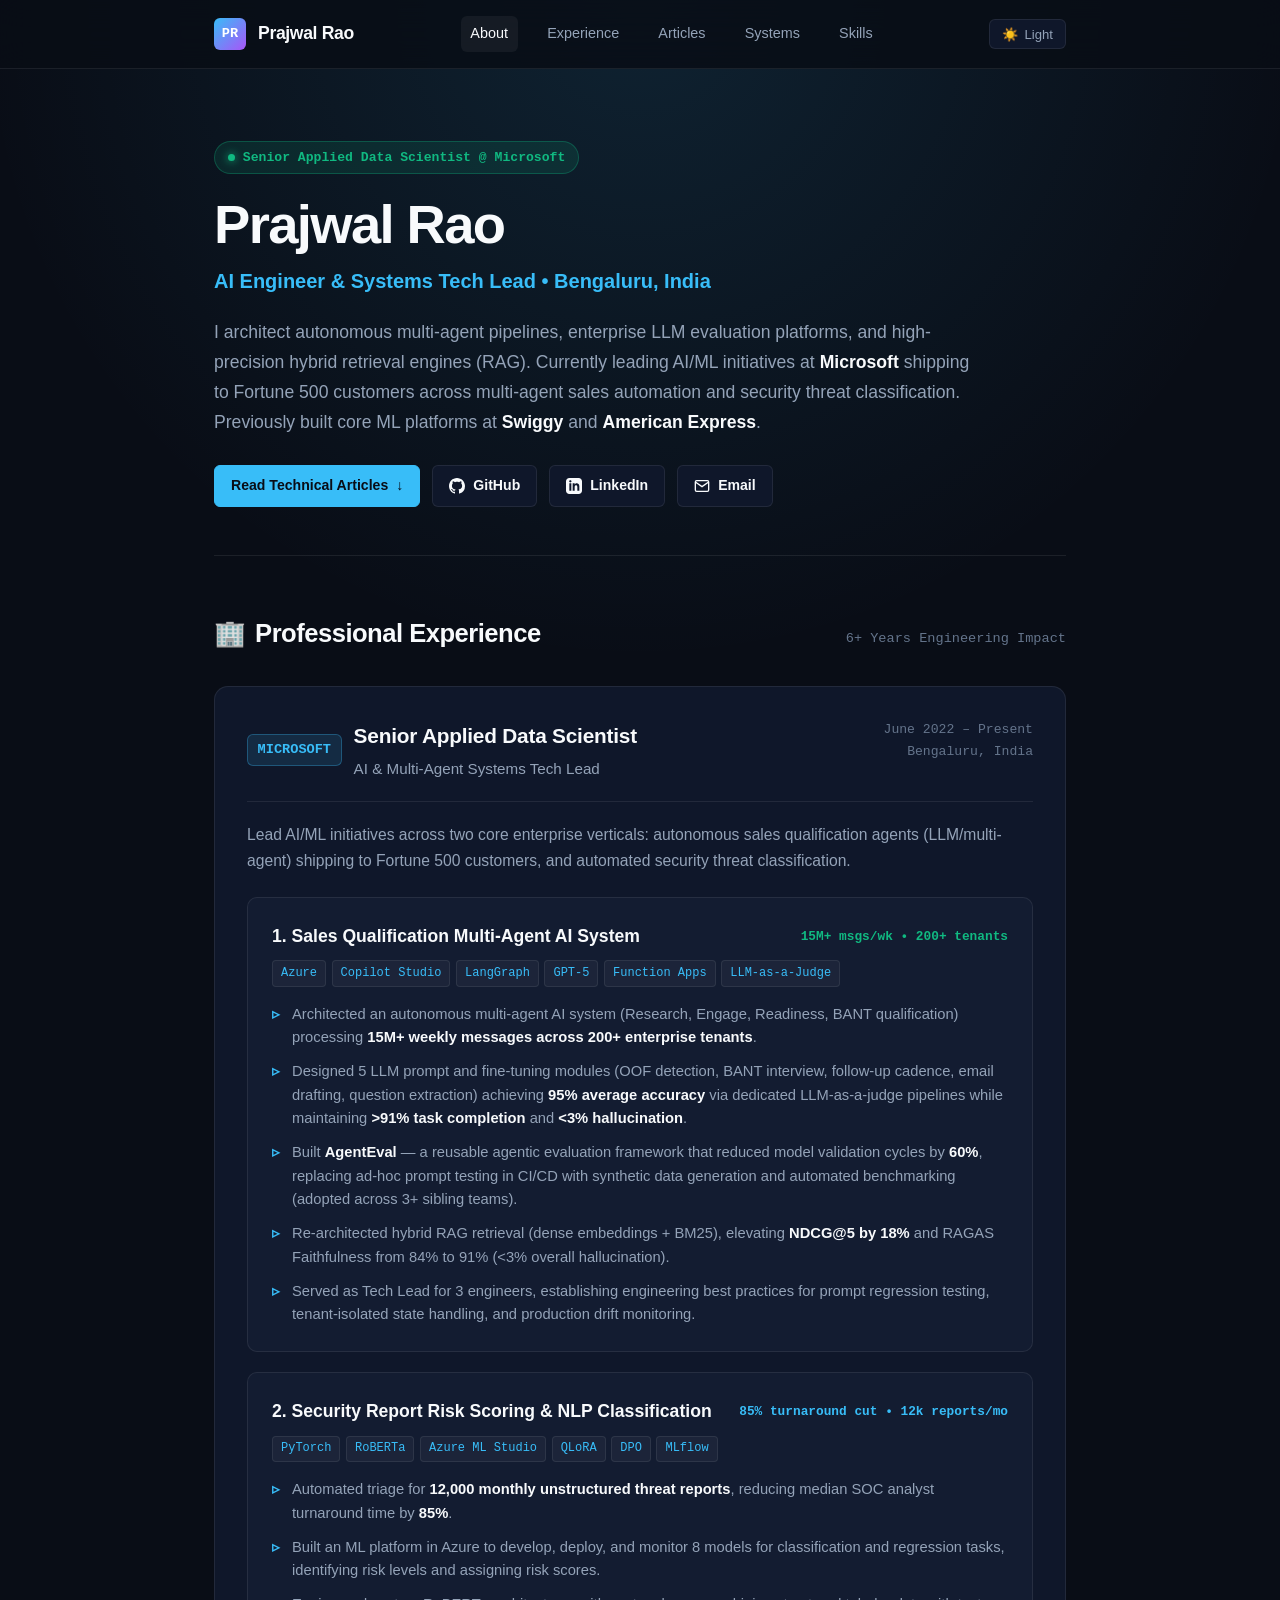
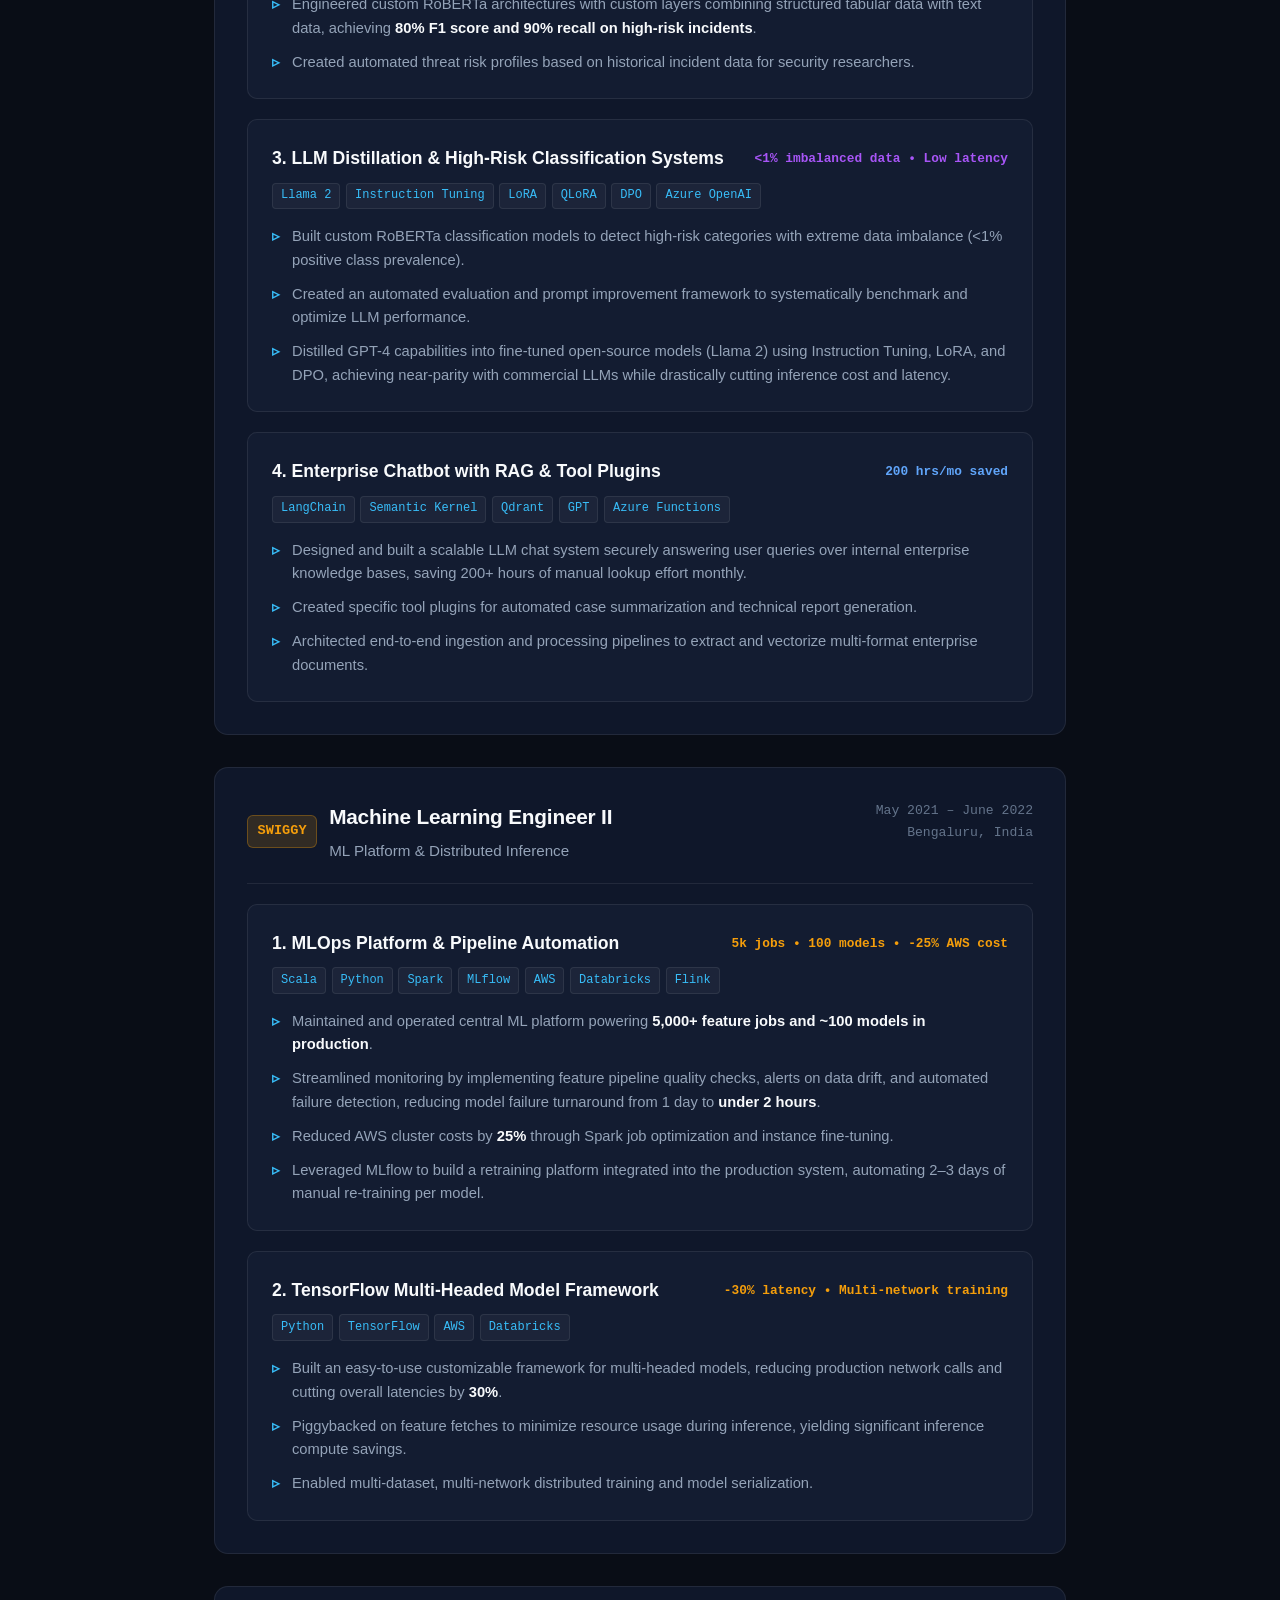
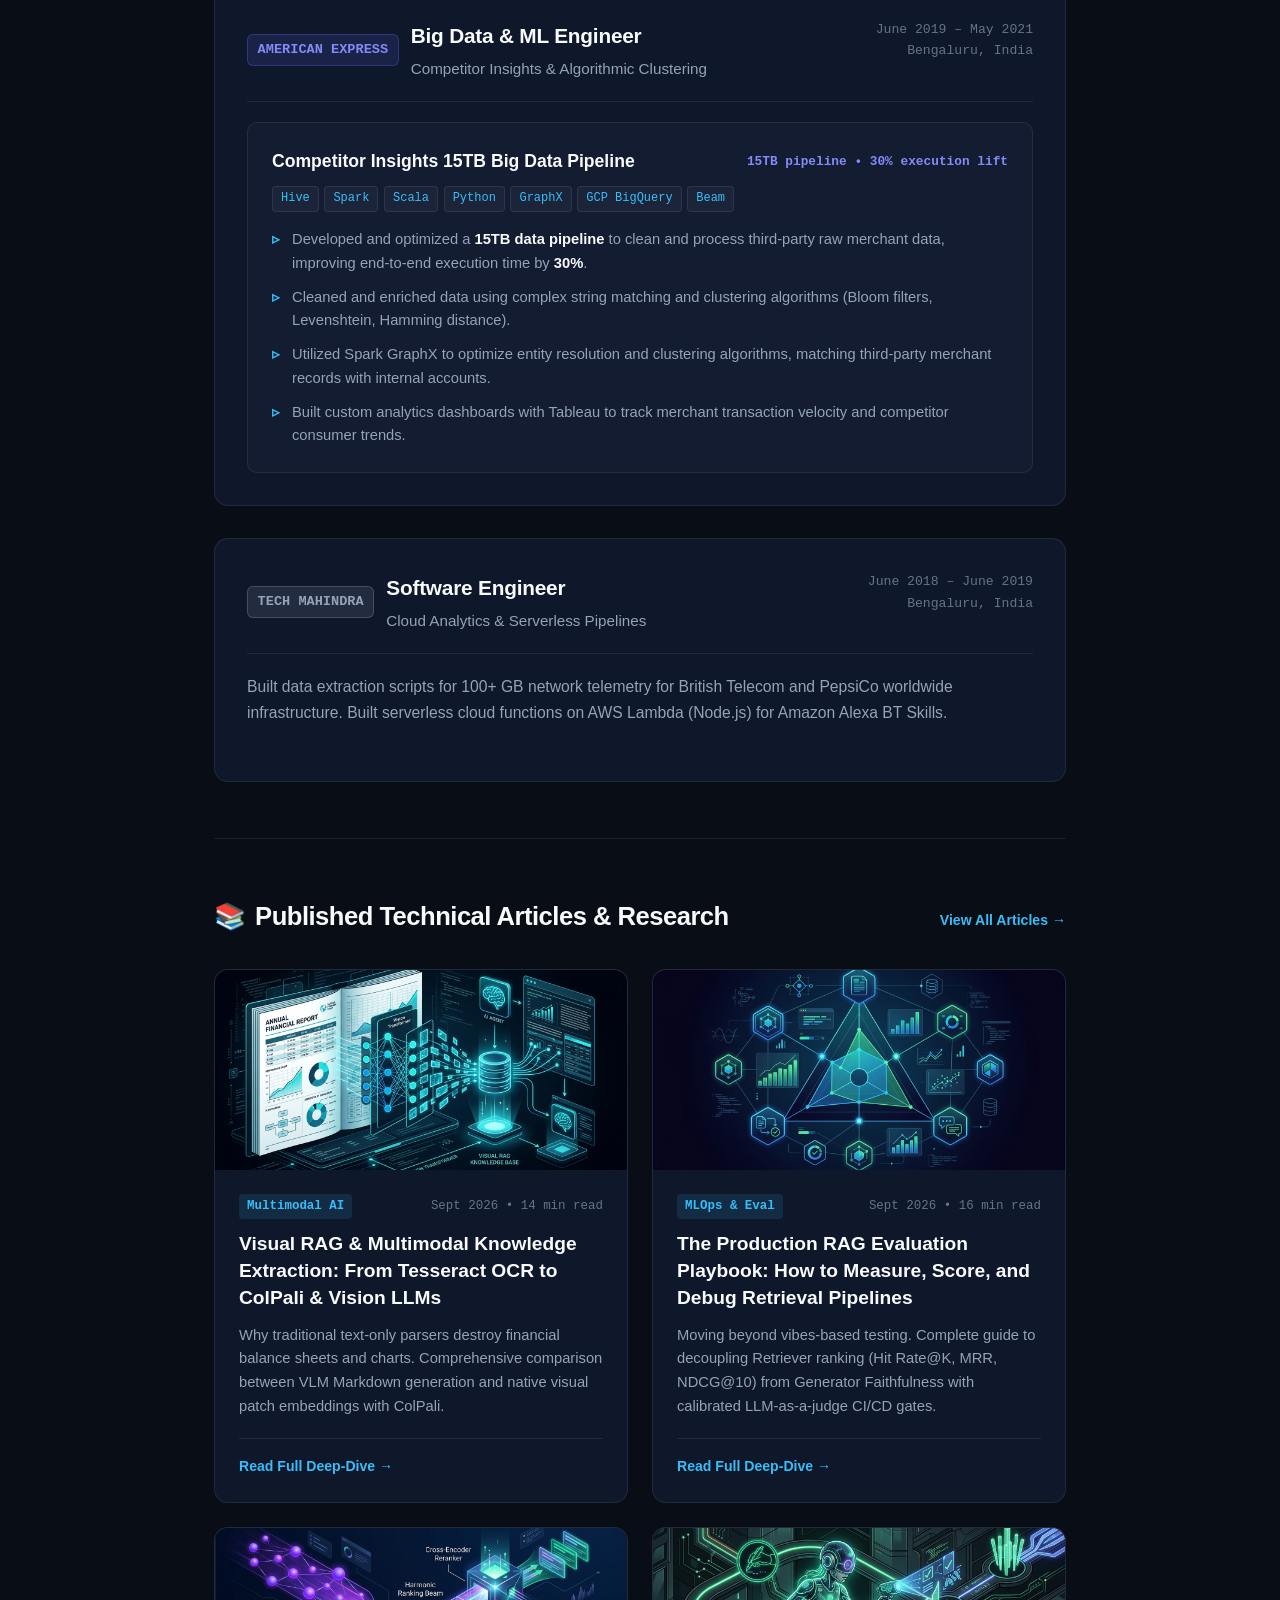
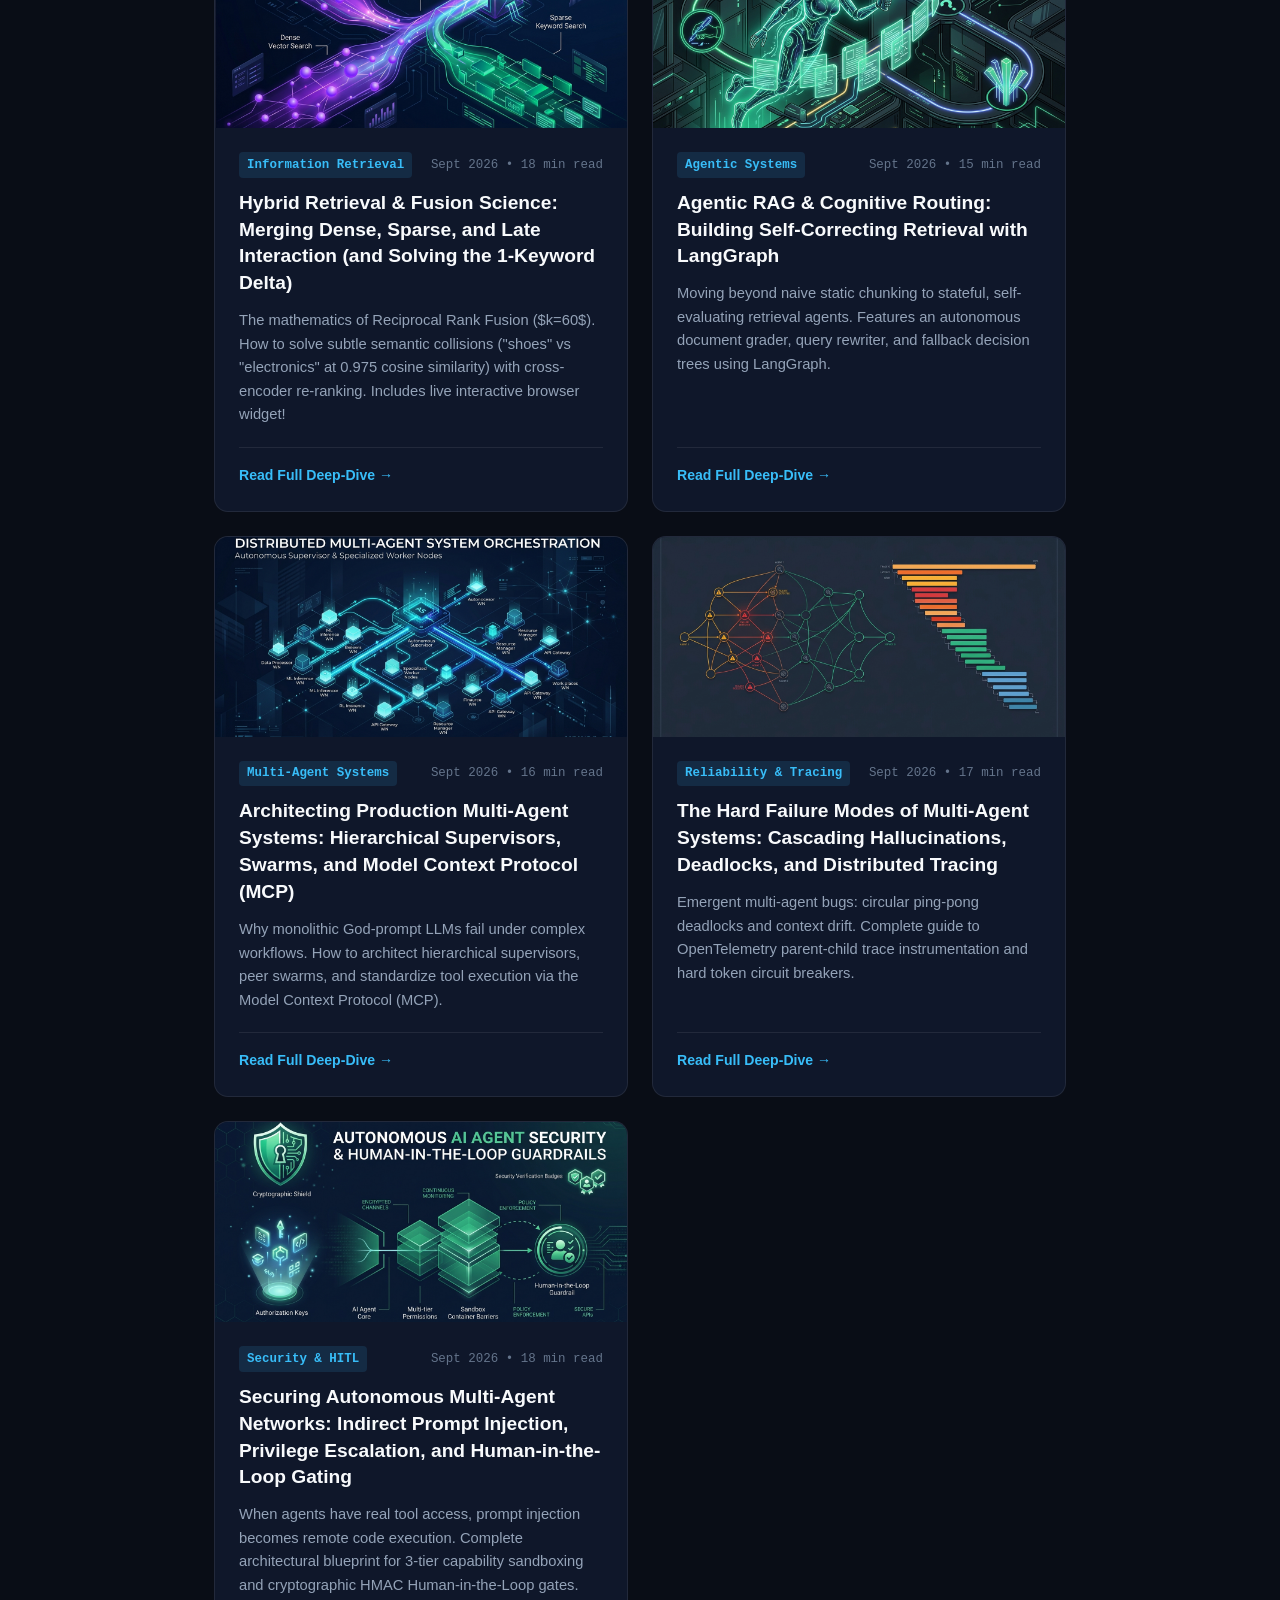
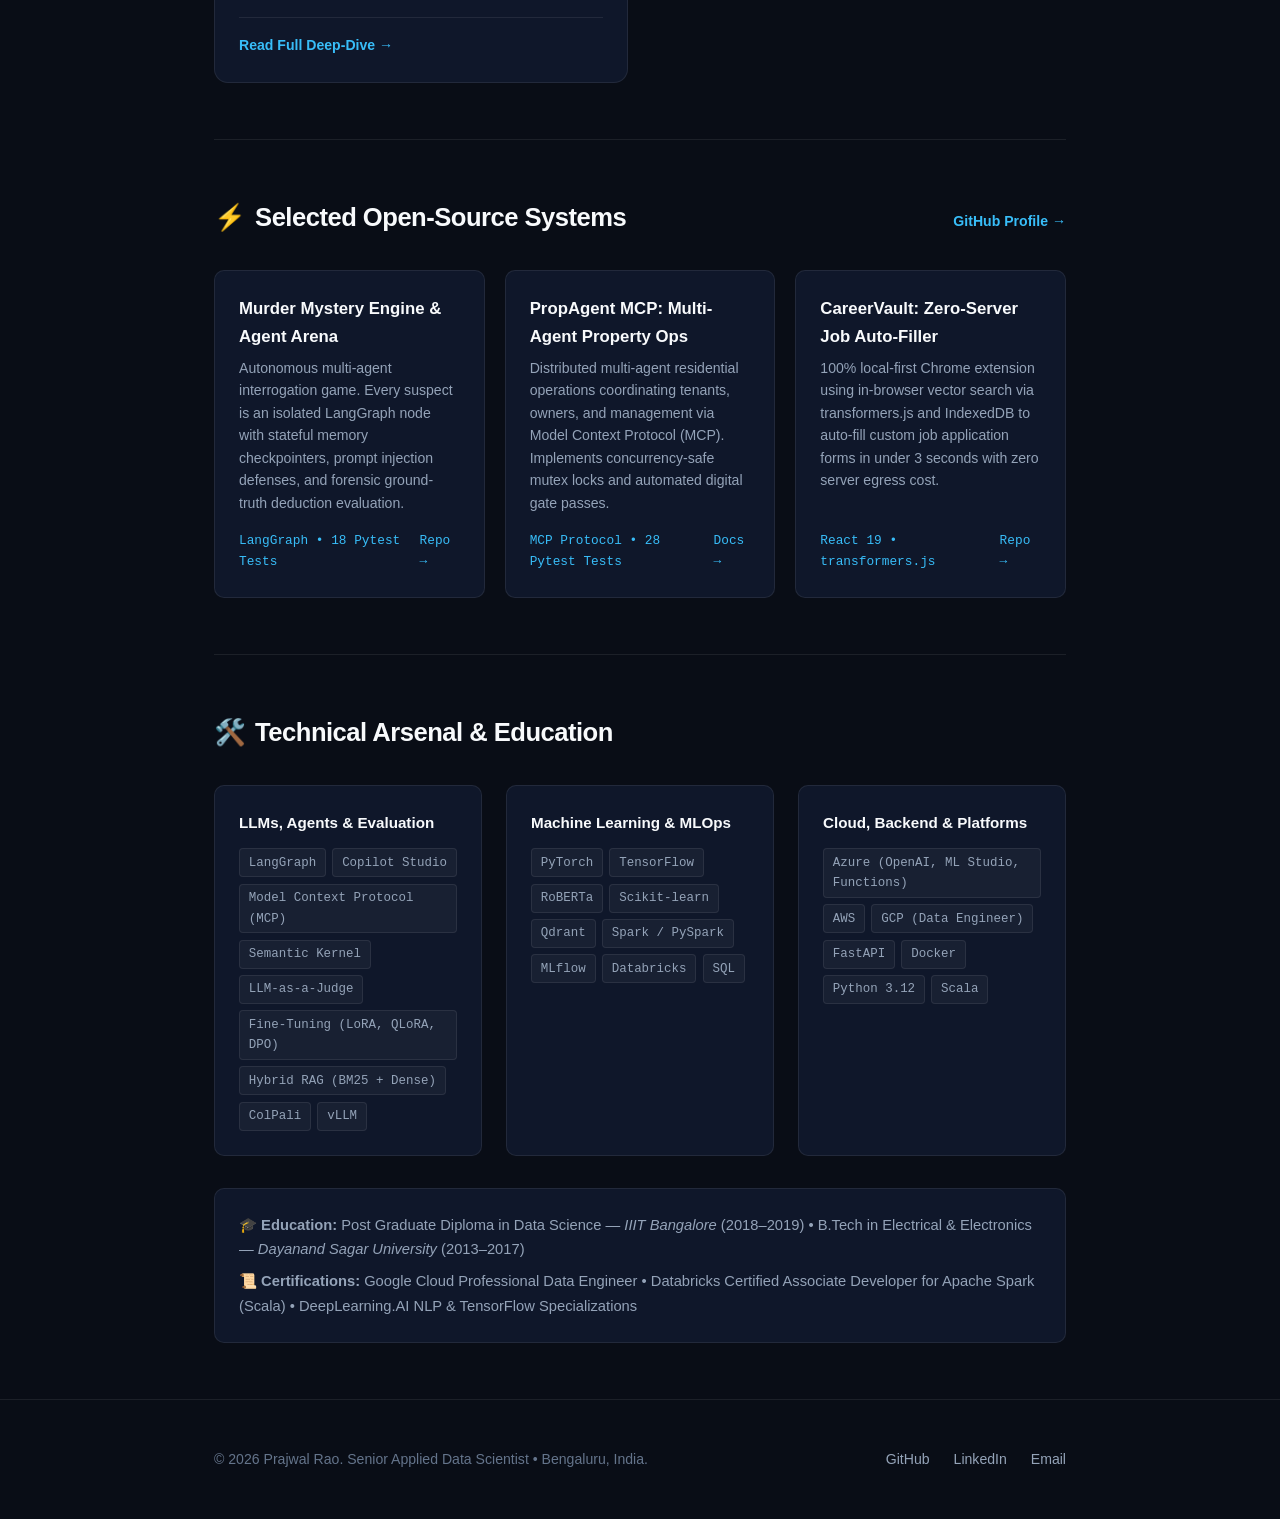
==== commit 3d8185ce: "feat(multi-agent): add 3 multi-agent systems articles, mobile layout enhancements, SVGs, and social " ====
--- a/index.html
+++ b/index.html
@@ -403,6 +403,72 @@
           </div>
         </article>
 
+        <!-- Article 5 -->
+        <article class="article-card">
+          <div class="article-card-thumb">
+            <img src="assets/images/multi-agent-orchestration-hero.jpg" alt="Multi-Agent System Orchestration Architecture" loading="lazy" />
+          </div>
+          <div class="article-card-body">
+            <div class="article-meta-row">
+              <span class="article-tag">Multi-Agent Systems</span>
+              <span>Sept 2026 &bull; 16 min read</span>
+            </div>
+            <h3 class="article-card-title">
+              <a href="articles/multi-agent-systems-orchestration.html">Architecting Production Multi-Agent Systems: Hierarchical Supervisors, Swarms, and Model Context Protocol (MCP)</a>
+            </h3>
+            <p class="article-card-desc">
+              Why monolithic God-prompt LLMs fail under complex workflows. How to architect hierarchical supervisors, peer swarms, and standardize tool execution via the Model Context Protocol (MCP).
+            </p>
+            <div class="article-card-footer">
+              <a href="articles/multi-agent-systems-orchestration.html">Read Full Deep-Dive &rarr;</a>
+            </div>
+          </div>
+        </article>
+
+        <!-- Article 6 -->
+        <article class="article-card">
+          <div class="article-card-thumb">
+            <img src="assets/images/multi-agent-observability-hero.jpg" alt="Multi-Agent Failure Modes and Tracing" loading="lazy" />
+          </div>
+          <div class="article-card-body">
+            <div class="article-meta-row">
+              <span class="article-tag">Reliability &amp; Tracing</span>
+              <span>Sept 2026 &bull; 17 min read</span>
+            </div>
+            <h3 class="article-card-title">
+              <a href="articles/multi-agent-failure-modes-and-observability.html">The Hard Failure Modes of Multi-Agent Systems: Cascading Hallucinations, Deadlocks, and Distributed Tracing</a>
+            </h3>
+            <p class="article-card-desc">
+              Emergent multi-agent bugs: circular ping-pong deadlocks and context drift. Complete guide to OpenTelemetry parent-child trace instrumentation and hard token circuit breakers.
+            </p>
+            <div class="article-card-footer">
+              <a href="articles/multi-agent-failure-modes-and-observability.html">Read Full Deep-Dive &rarr;</a>
+            </div>
+          </div>
+        </article>
+
+        <!-- Article 7 -->
+        <article class="article-card">
+          <div class="article-card-thumb">
+            <img src="assets/images/multi-agent-security-hero.jpg" alt="Multi-Agent Security and HITL Guardrails" loading="lazy" />
+          </div>
+          <div class="article-card-body">
+            <div class="article-meta-row">
+              <span class="article-tag">Security &amp; HITL</span>
+              <span>Sept 2026 &bull; 18 min read</span>
+            </div>
+            <h3 class="article-card-title">
+              <a href="articles/multi-agent-security-guardrails-and-hitl.html">Securing Autonomous Multi-Agent Networks: Indirect Prompt Injection, Privilege Escalation, and Human-in-the-Loop Gating</a>
+            </h3>
+            <p class="article-card-desc">
+              When agents have real tool access, prompt injection becomes remote code execution. Complete architectural blueprint for 3-tier capability sandboxing and cryptographic HMAC Human-in-the-Loop gates.
+            </p>
+            <div class="article-card-footer">
+              <a href="articles/multi-agent-security-guardrails-and-hitl.html">Read Full Deep-Dive &rarr;</a>
+            </div>
+          </div>
+        </article>
+
       </div>
     </section>
 
--- a/assets/css/main.css
+++ b/assets/css/main.css
@@ -772,9 +772,30 @@
 @media (max-width: 768px) {
   .nav-inner {
     height: auto;
-    padding: 1rem 0;
+    padding: 0.85rem 0;
     flex-direction: column;
     gap: 0.75rem;
+  }
+  nav.main-nav {
+    display: flex;
+    flex-wrap: wrap;
+    justify-content: center;
+    gap: 0.5rem 0.85rem;
+    font-size: 0.85rem;
+  }
+  nav.main-nav a {
+    padding: 0.3rem 0.5rem;
+  }
+  .hero {
+    padding: 3rem 0 2rem;
+  }
+  .hero-title {
+    font-size: 2.2rem;
+    line-height: 1.2;
+  }
+  .hero-actions {
+    flex-wrap: wrap;
+    gap: 0.6rem;
   }
   .article-row {
     grid-template-columns: 1fr;
@@ -782,7 +803,7 @@
   }
   .article-thumb {
     width: 100%;
-    height: 180px;
+    height: 190px;
   }
   .article-badge-col {
     align-items: flex-start;
@@ -792,6 +813,8 @@
   }
   .company-header {
     flex-direction: column;
+    align-items: flex-start;
+    gap: 0.35rem;
   }
   .company-meta {
     text-align: left;
@@ -799,5 +822,25 @@
   .footer-inner {
     flex-direction: column;
     text-align: center;
-  }
-}
+    gap: 1rem;
+  }
+}
+
+@media (max-width: 480px) {
+  .container {
+    padding: 0 1rem;
+  }
+  .hero-title {
+    font-size: 1.85rem;
+  }
+  .section-title {
+    font-size: 1.4rem;
+  }
+  .brand-wrapper {
+    gap: 0.5rem;
+  }
+  .brand-name {
+    font-size: 1rem;
+  }
+}
+
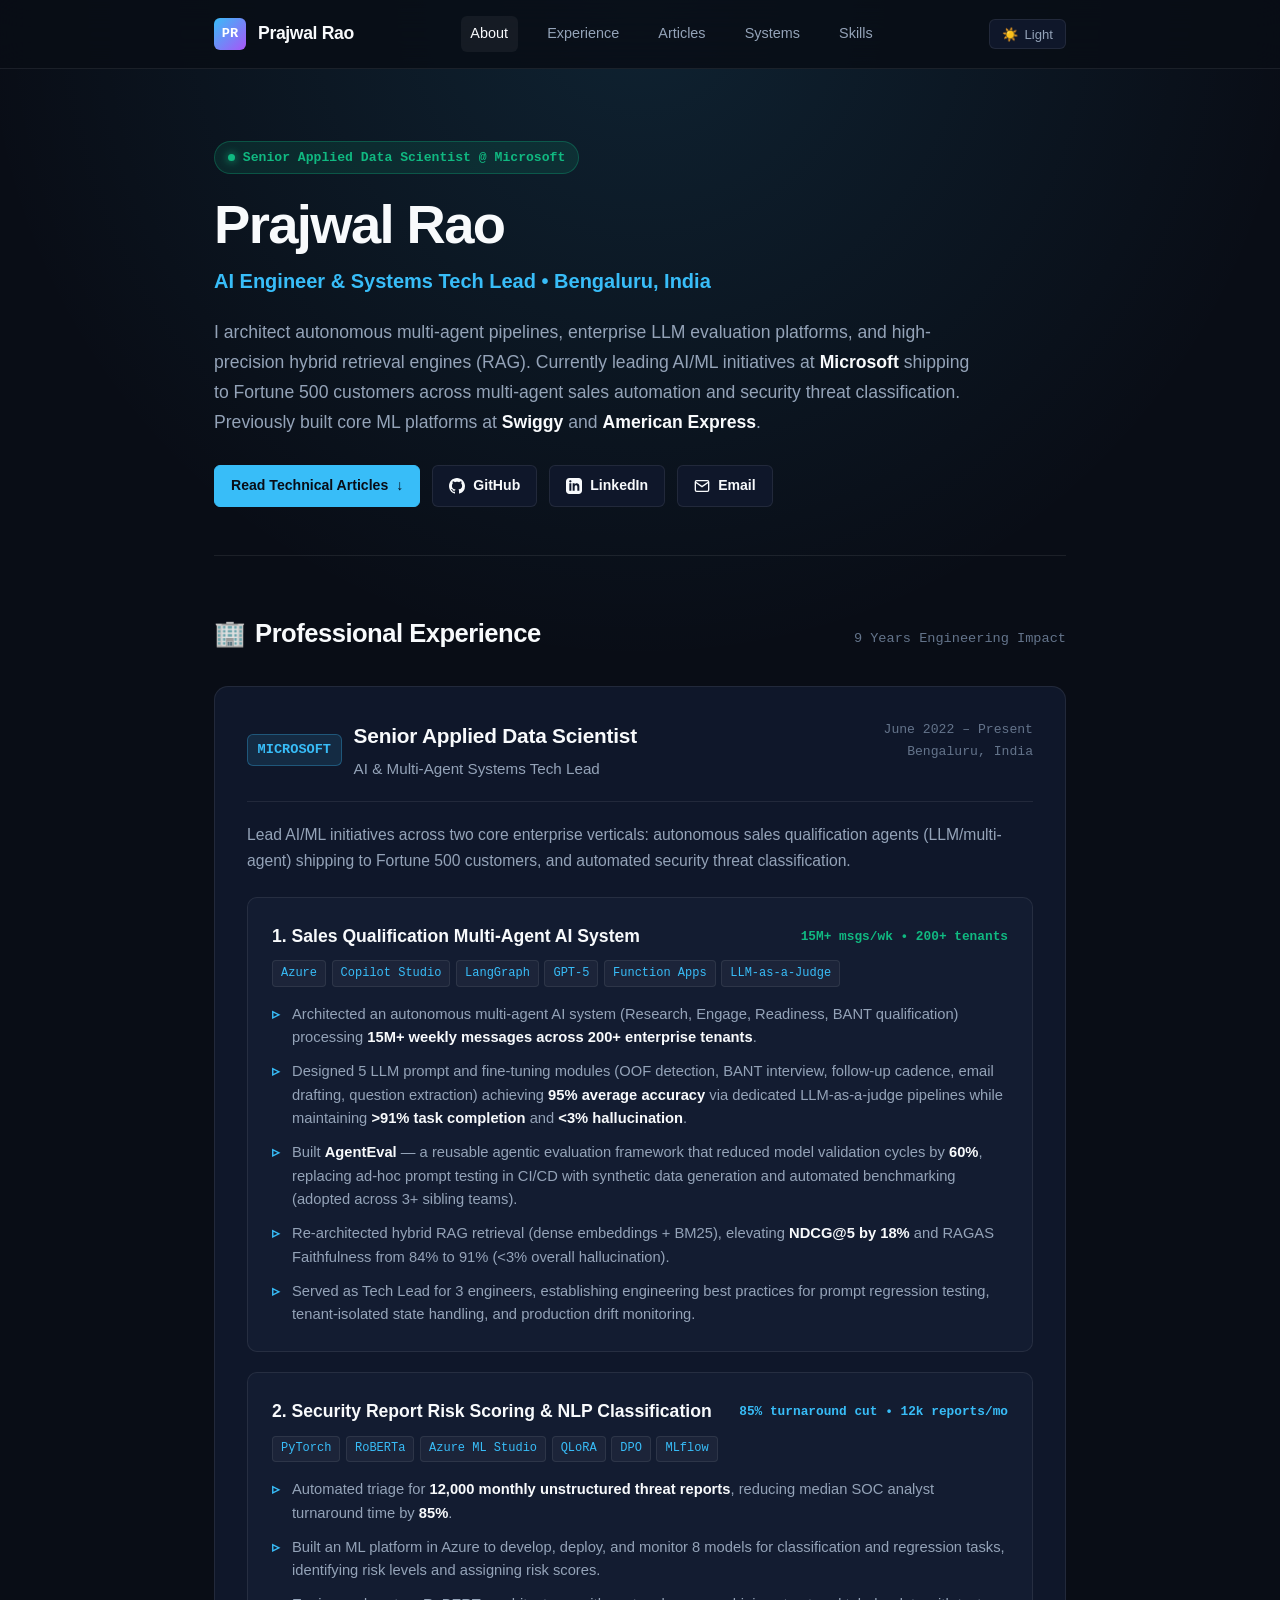
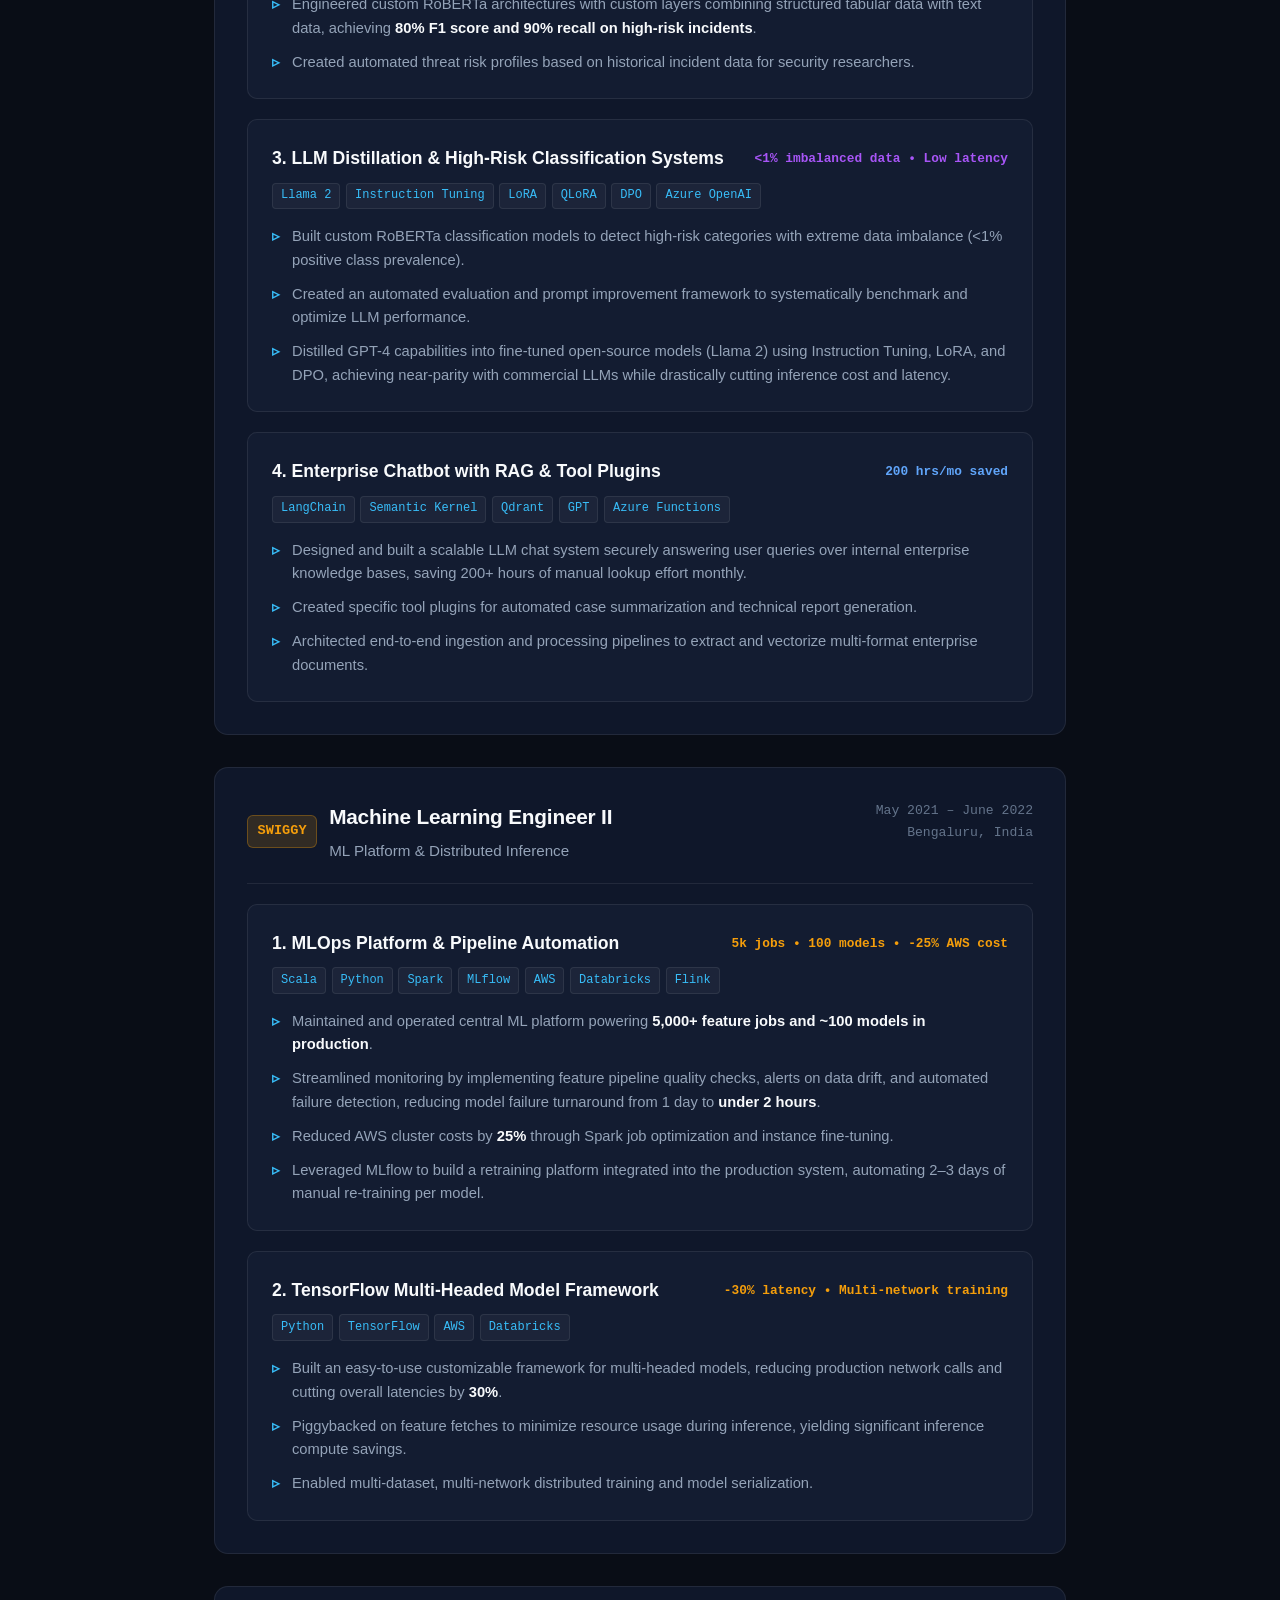
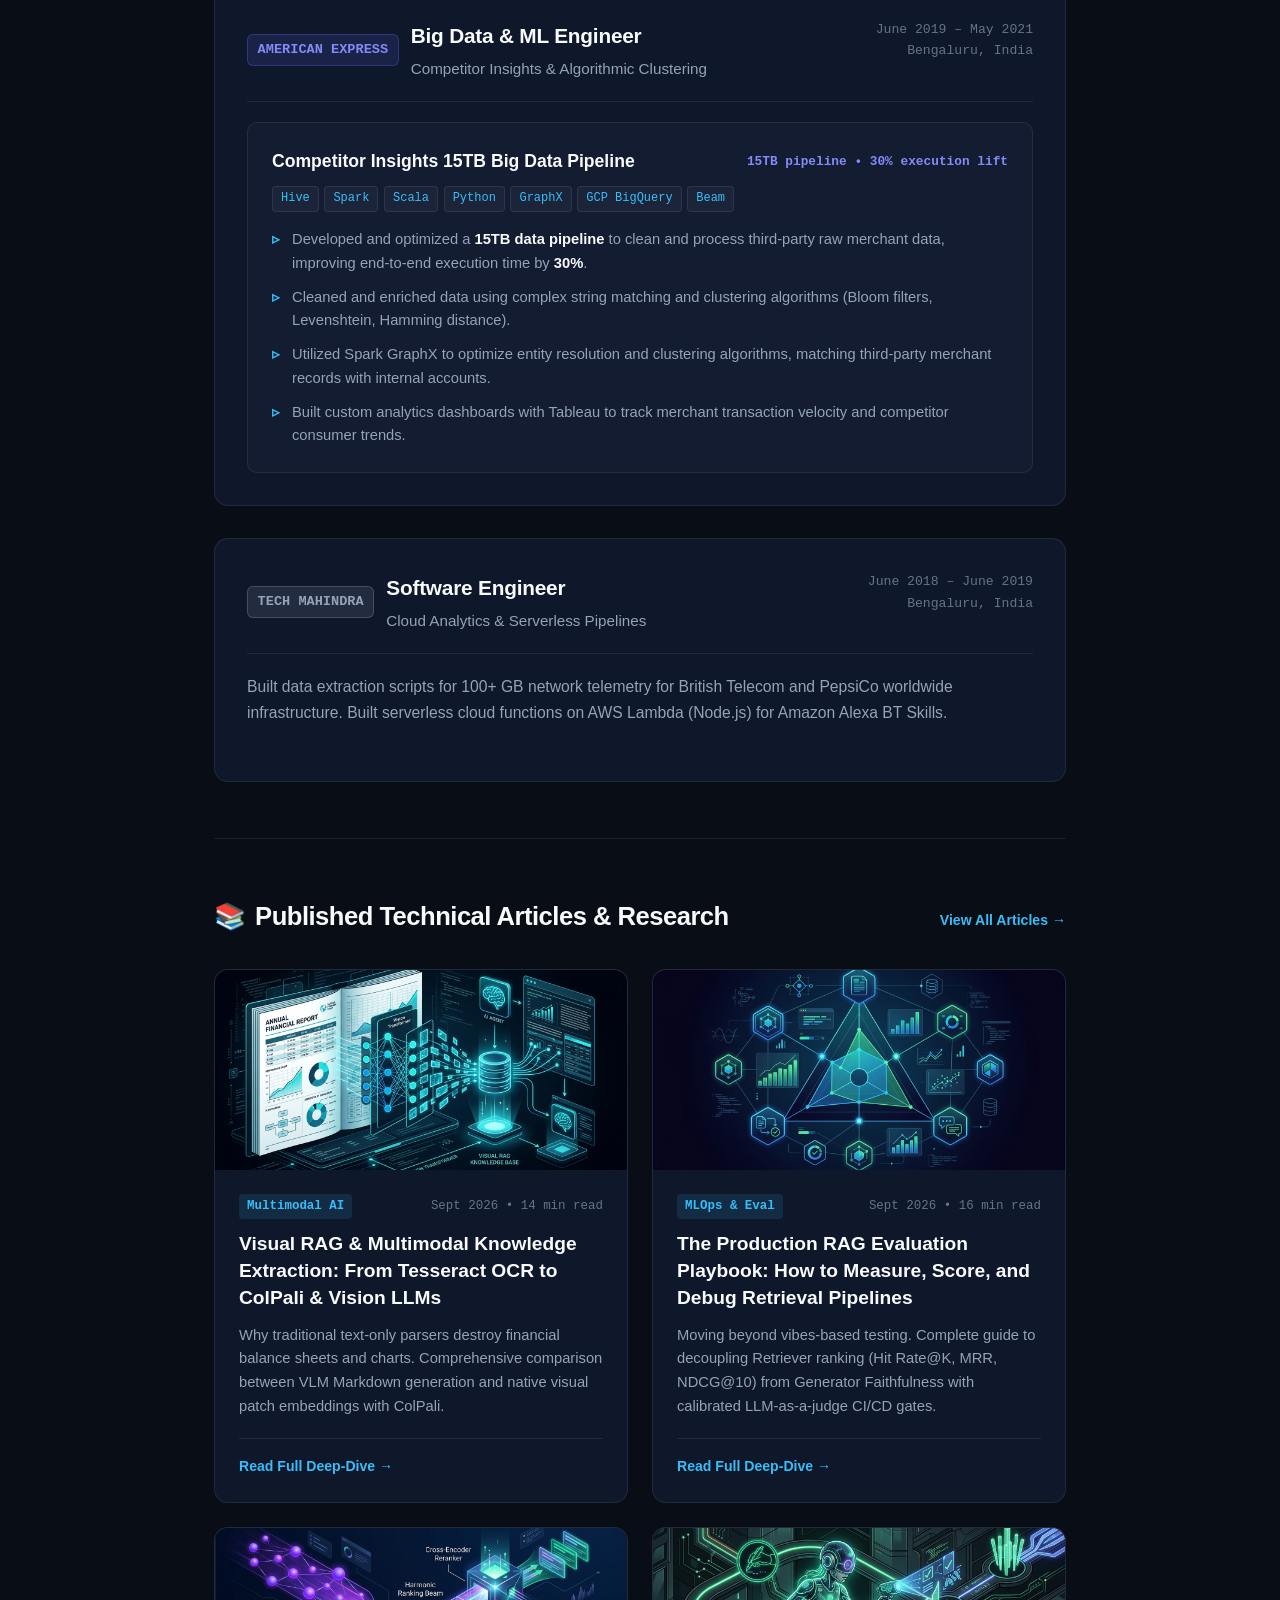
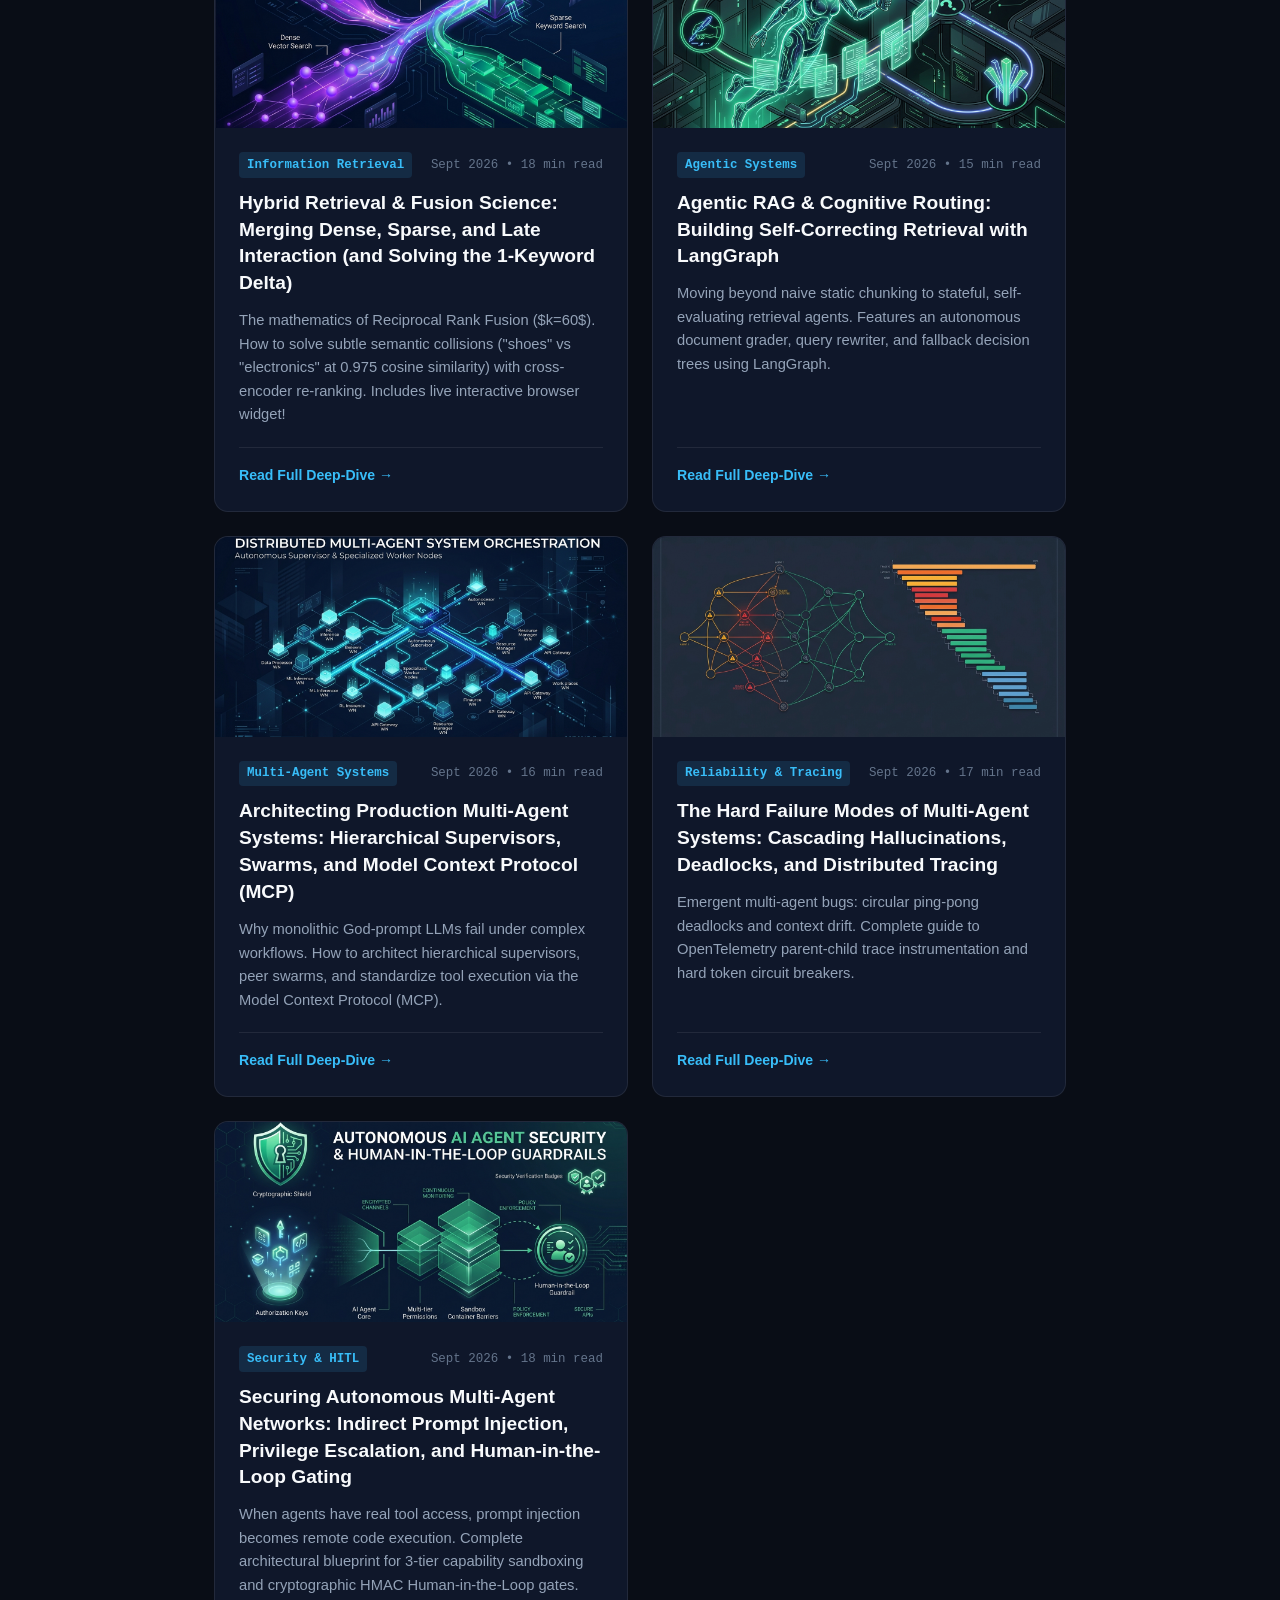
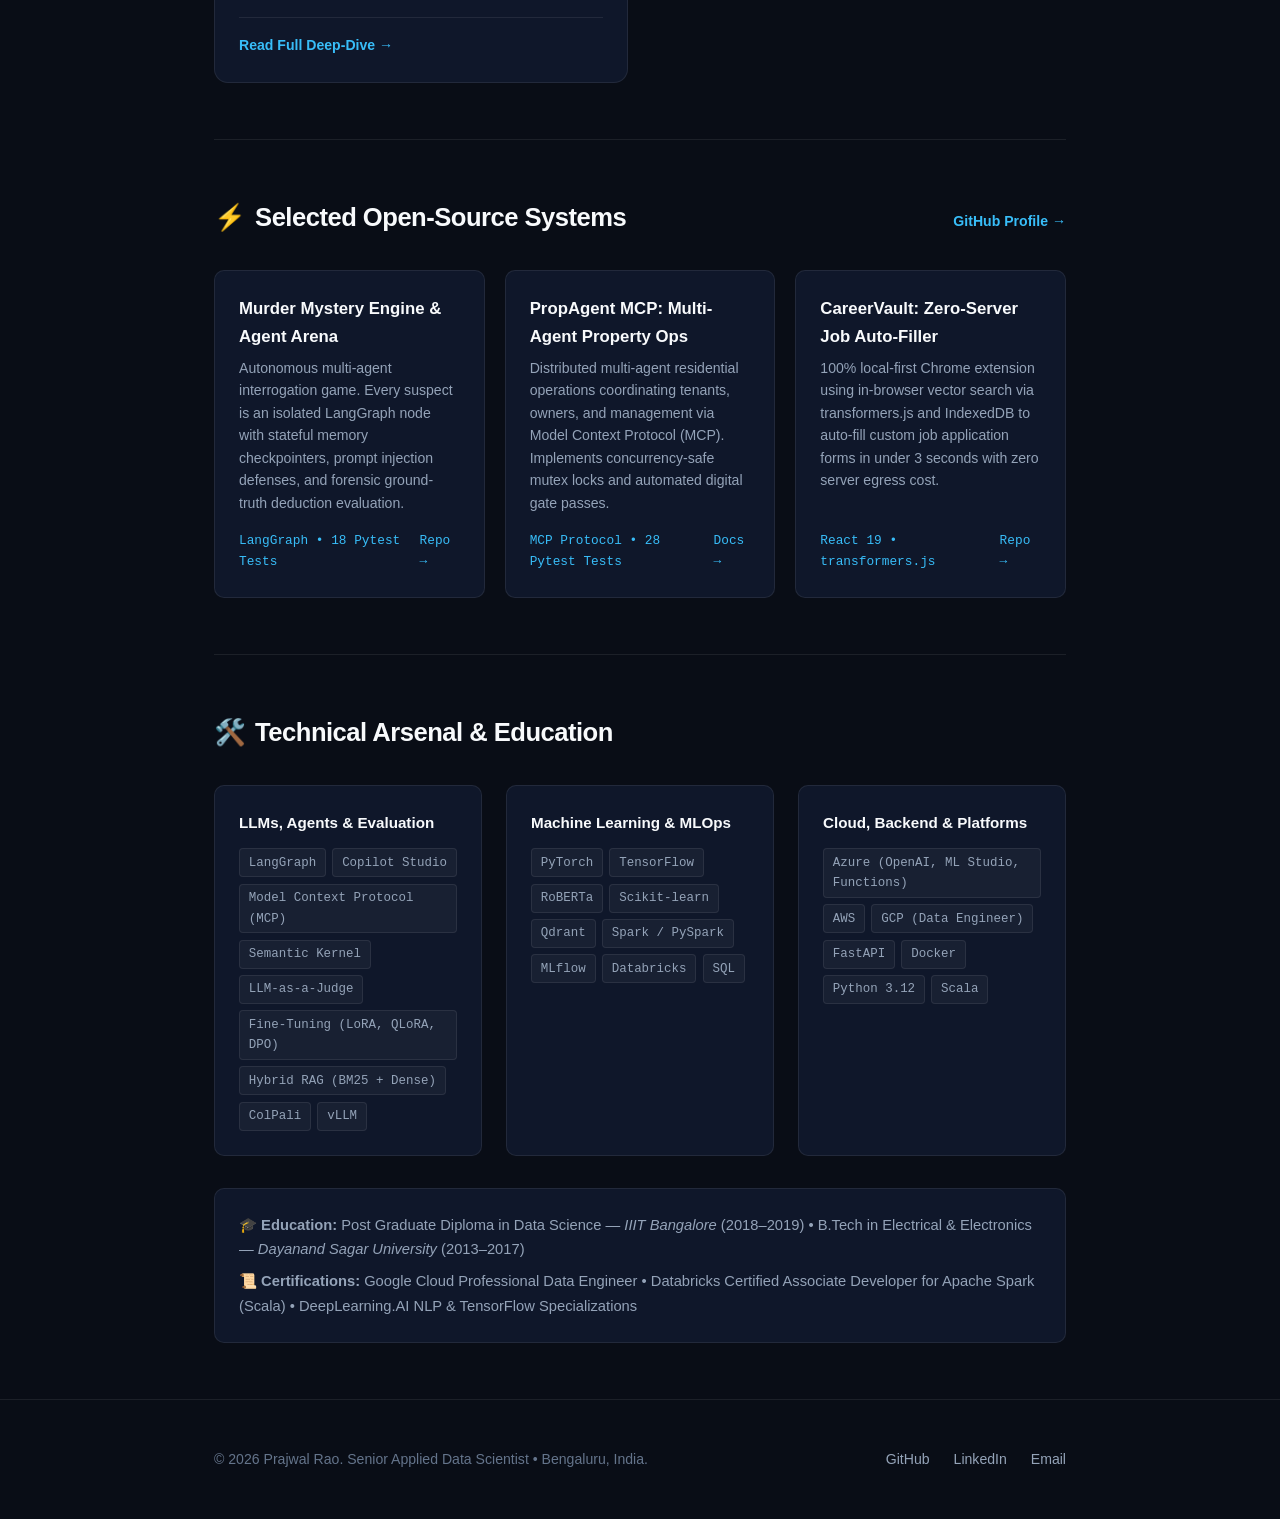
==== commit 3a75aec9: "fix(resume): update experience header to 9 Years Engineering Impact" ====
--- a/index.html
+++ b/index.html
@@ -71,7 +71,7 @@
           <span>🏢</span>
           <span>Professional Experience</span>
         </h2>
-        <span style="font-family: var(--font-mono); font-size: 0.85rem; color: var(--text-muted);">6+ Years Engineering Impact</span>
+        <span style="font-family: var(--font-mono); font-size: 0.85rem; color: var(--text-muted);">9 Years Engineering Impact</span>
       </div>
 
       <div class="experience-feed">
--- a/assets/css/main.css
+++ b/assets/css/main.css
@@ -4,13 +4,18 @@
   --bg-card: #0f172a;
   --bg-card-hover: #17223b;
   --bg-card-subtle: #131c31;
+  --bg-secondary: #1e293b;
   --border-color: rgba(255, 255, 255, 0.08);
   --border-hover: rgba(56, 189, 248, 0.4);
   --text-primary: #f8fafc;
+  --text-main: #f8fafc;
   --text-secondary: #94a3b8;
   --text-muted: #64748b;
+  --text-dim: #94a3b8;
   --accent: #38bdf8;
   --accent-glow: rgba(56, 189, 248, 0.12);
+  --accent-secondary: #818cf8;
+  --accent-amber: #f59e0b;
   --accent-emerald: #10b981;
   --accent-emerald-glow: rgba(16, 185, 129, 0.12);
   --accent-purple: #a855f7;
@@ -29,13 +34,18 @@
   --bg-card: #ffffff;
   --bg-card-hover: #f1f5f9;
   --bg-card-subtle: #f8fafc;
+  --bg-secondary: #f1f5f9;
   --border-color: rgba(0, 0, 0, 0.08);
   --border-hover: rgba(2, 132, 199, 0.4);
   --text-primary: #0f172a;
+  --text-main: #0f172a;
   --text-secondary: #475569;
   --text-muted: #64748b;
+  --text-dim: #64748b;
   --accent: #0284c7;
   --accent-glow: rgba(2, 132, 199, 0.08);
+  --accent-secondary: #6366f1;
+  --accent-amber: #d97706;
   --accent-emerald: #059669;
   --accent-emerald-glow: rgba(5, 150, 105, 0.08);
   --accent-purple: #7c3aed;
@@ -268,6 +278,18 @@
   border-color: #7dd3fc;
 }
 
+[data-theme="light"] .btn-pill-primary {
+  background: var(--accent);
+  color: #ffffff;
+  border-color: var(--accent);
+}
+
+[data-theme="light"] .btn-pill-primary:hover {
+  background: #0369a1;
+  color: #ffffff;
+  border-color: #0369a1;
+}
+
 /* Section Header */
 .section-wrapper {
   padding: 3.5rem 0;
@@ -478,12 +500,20 @@
   box-shadow: 0 12px 36px rgba(0, 0, 0, 0.35);
 }
 
+[data-theme="light"] .article-card:hover {
+  box-shadow: 0 10px 30px rgba(0, 0, 0, 0.08);
+}
+
 .article-card-thumb {
   width: 100%;
   height: 200px;
   overflow: hidden;
   position: relative;
-  background: #000;
+  background: var(--bg-card-subtle);
+}
+
+[data-theme="light"] .article-card-thumb {
+  background: #f1f5f9;
 }
 
 .article-card-thumb img {
@@ -633,6 +663,10 @@
   color: var(--text-secondary);
   padding: 0.2rem 0.55rem;
   border-radius: 4px;
+}
+
+[data-theme="light"] .skill-chip {
+  background: rgba(0, 0, 0, 0.04);
 }
 
 /* Footer */
@@ -685,13 +719,21 @@
   box-shadow: 0 8px 24px rgba(0, 0, 0, 0.25);
 }
 
+[data-theme="light"] .article-row:hover {
+  box-shadow: 0 8px 24px rgba(0, 0, 0, 0.08);
+}
+
 .article-thumb {
   width: 200px;
   height: 125px;
   border-radius: var(--radius-md);
   overflow: hidden;
-  background: #000;
-  border: 1px solid var(--border-color);
+  background: var(--bg-card-subtle);
+  border: 1px solid var(--border-color);
+}
+
+[data-theme="light"] .article-thumb {
+  background: #f1f5f9;
 }
 
 .article-thumb img {
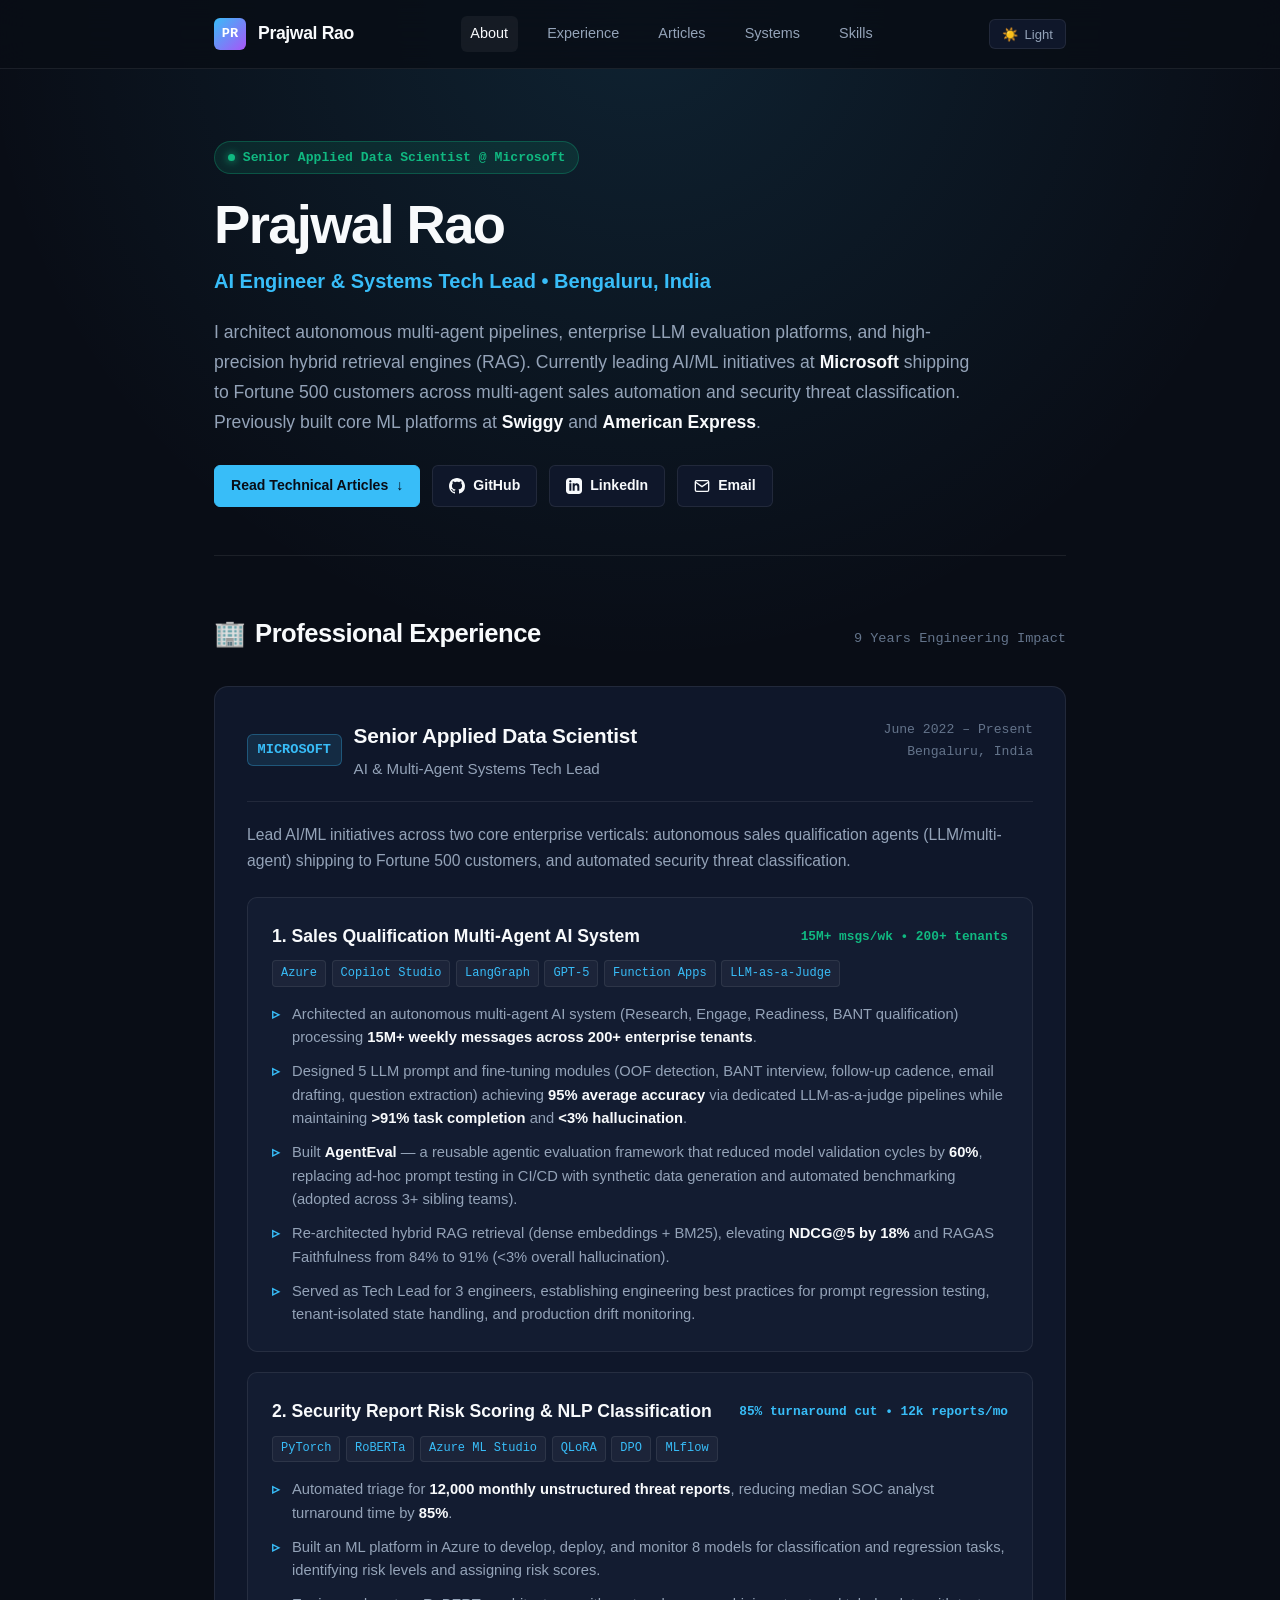
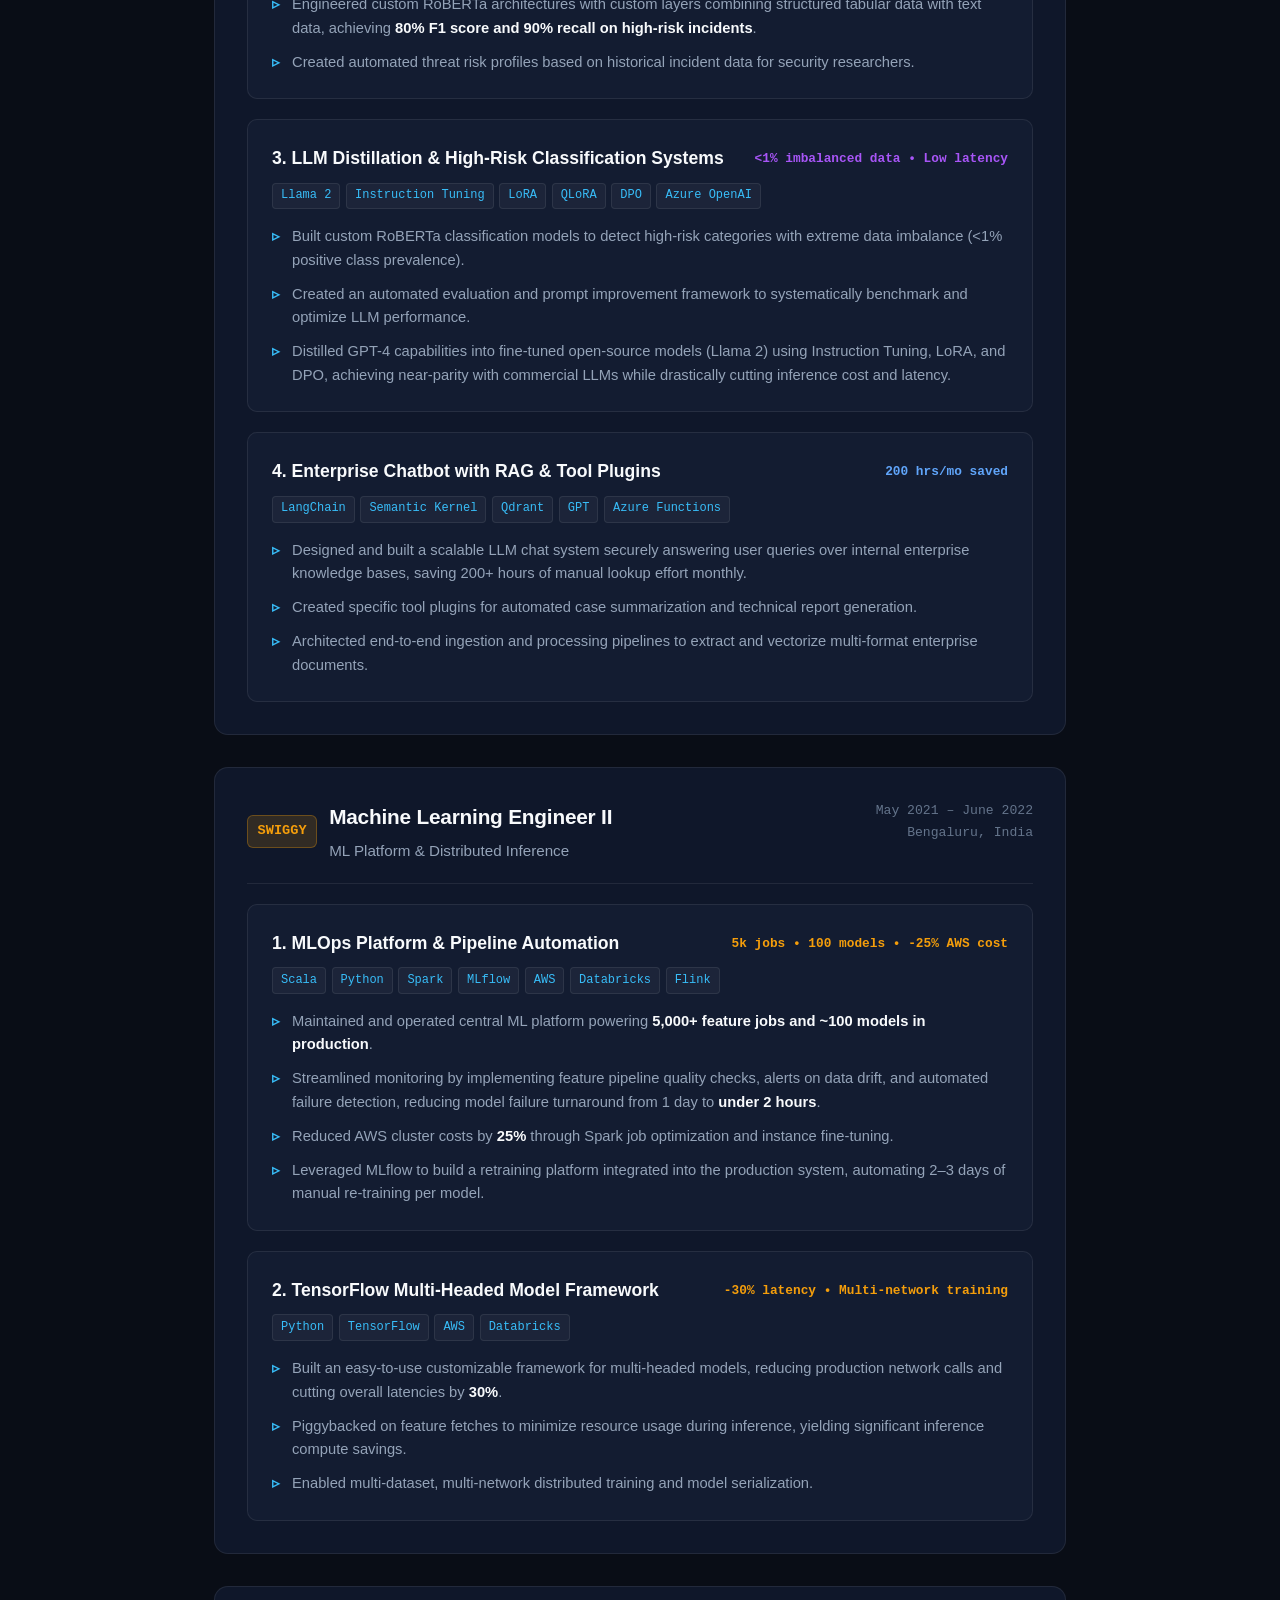
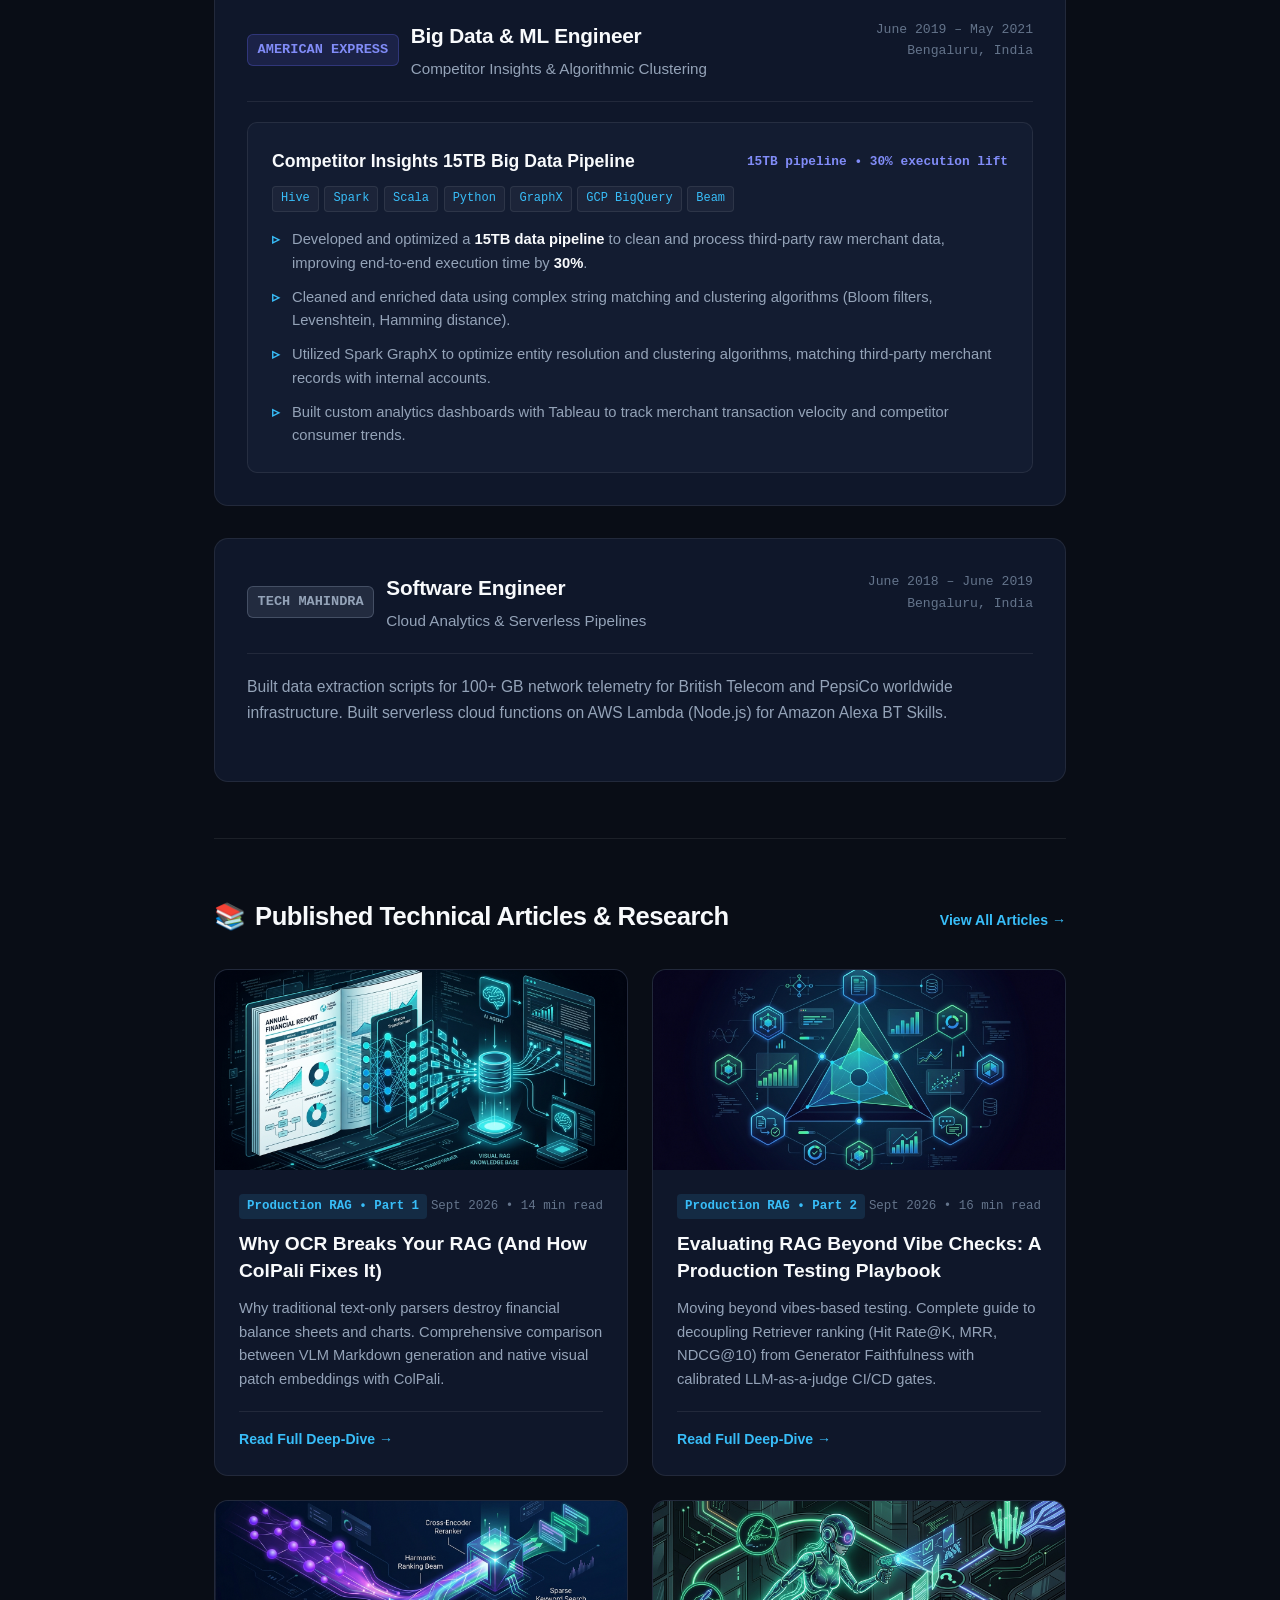
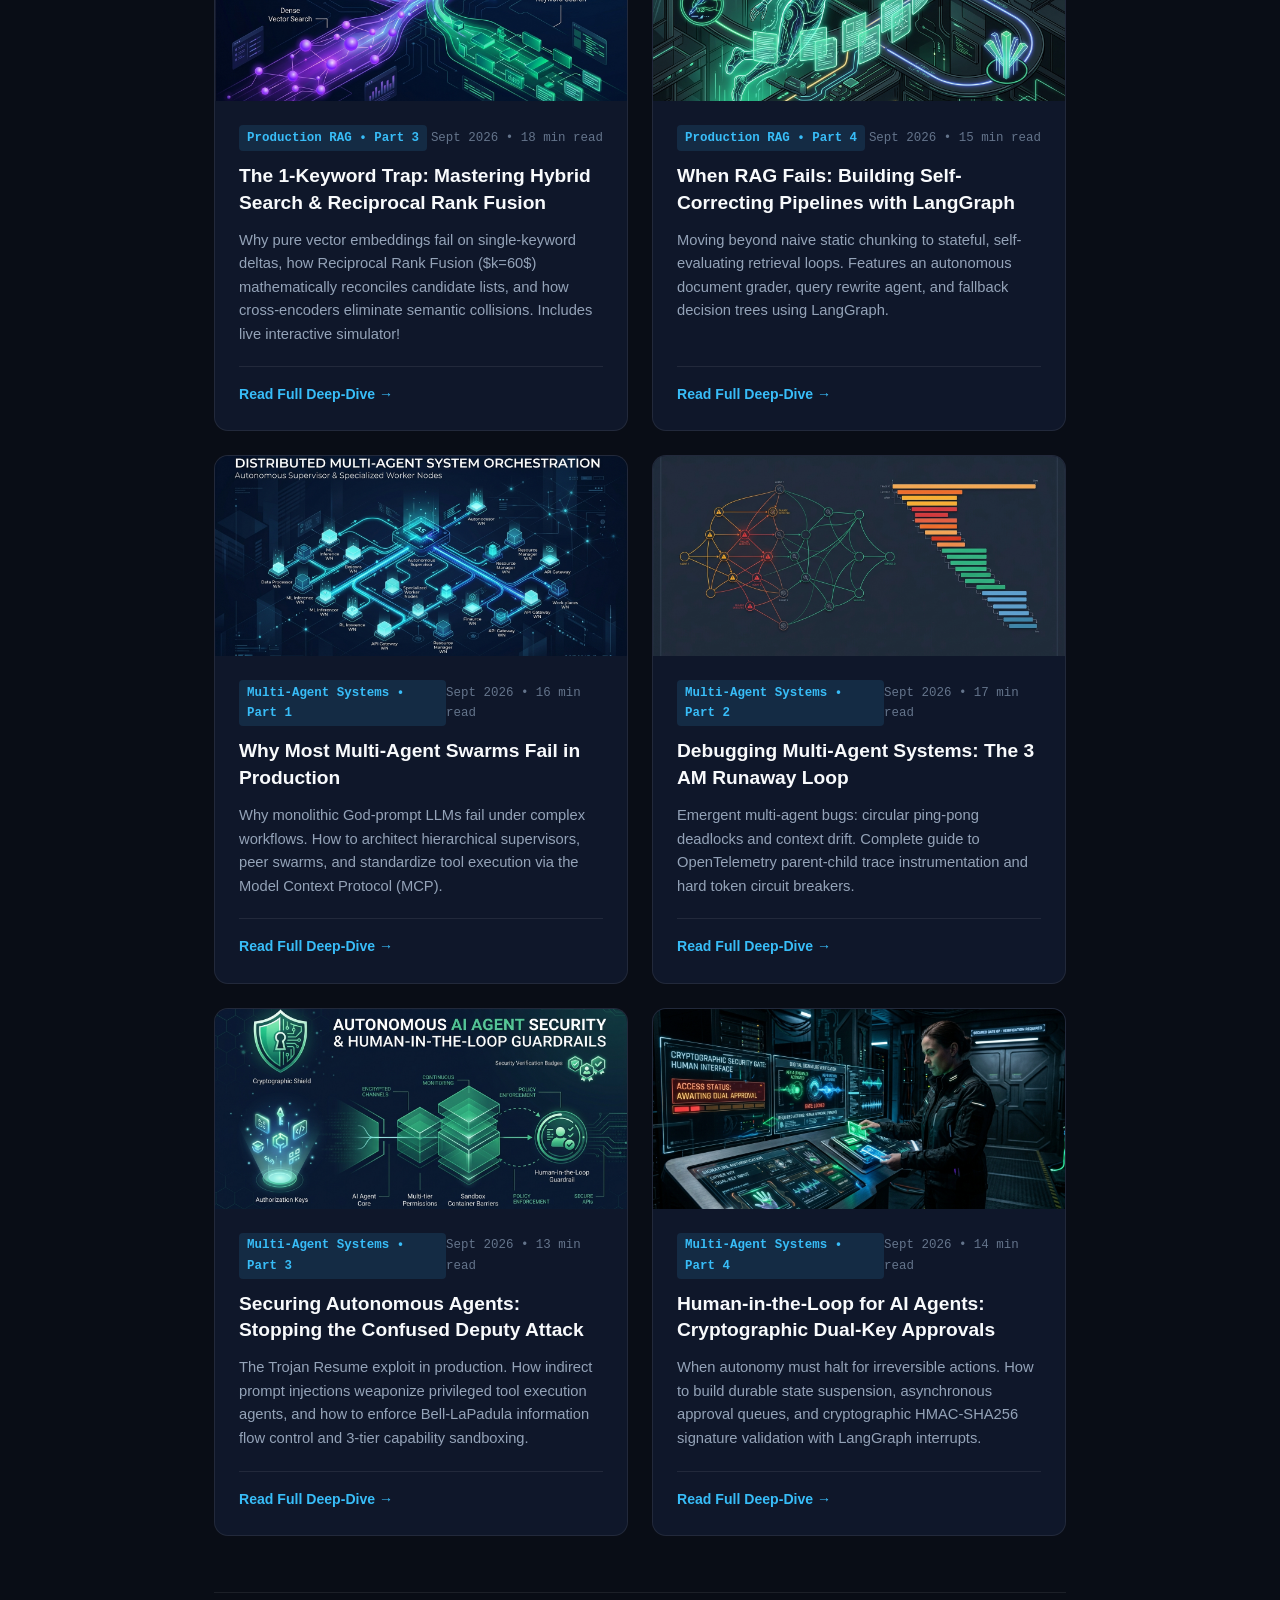
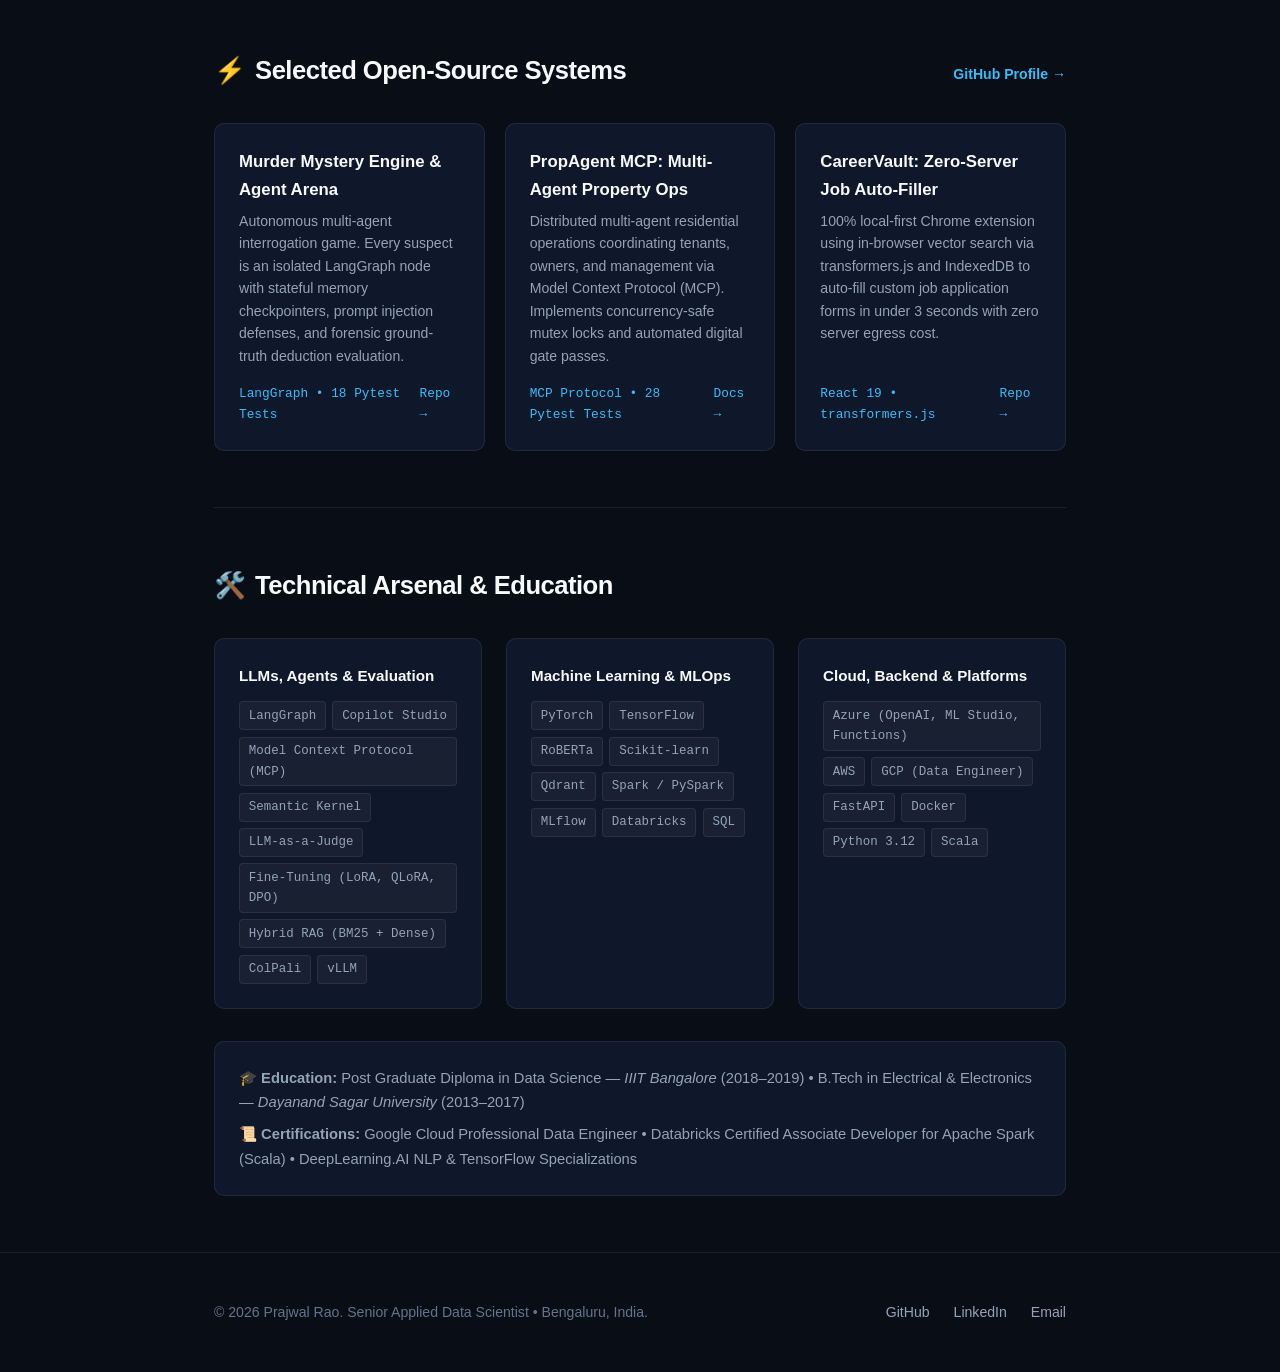
==== commit 2dcf40a7: "feat(articles): refactor titles to punchy Medium format and split security into 2 focused articles" ====
--- a/index.html
+++ b/index.html
@@ -322,11 +322,11 @@
           </div>
           <div class="article-card-body">
             <div class="article-meta-row">
-              <span class="article-tag">Multimodal AI</span>
+              <span class="article-tag">Production RAG &bull; Part 1</span>
               <span>Sept 2026 &bull; 14 min read</span>
             </div>
             <h3 class="article-card-title">
-              <a href="articles/multimodal-rag-image-extraction.html">Visual RAG &amp; Multimodal Knowledge Extraction: From Tesseract OCR to ColPali &amp; Vision LLMs</a>
+              <a href="articles/multimodal-rag-image-extraction.html">Why OCR Breaks Your RAG (And How ColPali Fixes It)</a>
             </h3>
             <p class="article-card-desc">
               Why traditional text-only parsers destroy financial balance sheets and charts. Comprehensive comparison between VLM Markdown generation and native visual patch embeddings with ColPali.
@@ -344,11 +344,11 @@
           </div>
           <div class="article-card-body">
             <div class="article-meta-row">
-              <span class="article-tag">MLOps &amp; Eval</span>
+              <span class="article-tag">Production RAG &bull; Part 2</span>
               <span>Sept 2026 &bull; 16 min read</span>
             </div>
             <h3 class="article-card-title">
-              <a href="articles/rag-system-evaluation-and-metrics.html">The Production RAG Evaluation Playbook: How to Measure, Score, and Debug Retrieval Pipelines</a>
+              <a href="articles/rag-system-evaluation-and-metrics.html">Evaluating RAG Beyond Vibe Checks: A Production Testing Playbook</a>
             </h3>
             <p class="article-card-desc">
               Moving beyond vibes-based testing. Complete guide to decoupling Retriever ranking (Hit Rate@K, MRR, NDCG@10) from Generator Faithfulness with calibrated LLM-as-a-judge CI/CD gates.
@@ -366,14 +366,14 @@
           </div>
           <div class="article-card-body">
             <div class="article-meta-row">
-              <span class="article-tag">Information Retrieval</span>
+              <span class="article-tag">Production RAG &bull; Part 3</span>
               <span>Sept 2026 &bull; 18 min read</span>
             </div>
             <h3 class="article-card-title">
-              <a href="articles/hybrid-retrieval-rrf-and-fusion.html">Hybrid Retrieval &amp; Fusion Science: Merging Dense, Sparse, and Late Interaction (and Solving the 1-Keyword Delta)</a>
-            </h3>
-            <p class="article-card-desc">
-              The mathematics of Reciprocal Rank Fusion ($k=60$). How to solve subtle semantic collisions ("shoes" vs "electronics" at 0.975 cosine similarity) with cross-encoder re-ranking. Includes live interactive browser widget!
+              <a href="articles/hybrid-retrieval-rrf-and-fusion.html">The 1-Keyword Trap: Mastering Hybrid Search &amp; Reciprocal Rank Fusion</a>
+            </h3>
+            <p class="article-card-desc">
+              Why pure vector embeddings fail on single-keyword deltas, how Reciprocal Rank Fusion ($k=60$) mathematically reconciles candidate lists, and how cross-encoders eliminate semantic collisions. Includes live interactive simulator!
             </p>
             <div class="article-card-footer">
               <a href="articles/hybrid-retrieval-rrf-and-fusion.html">Read Full Deep-Dive &rarr;</a>
@@ -388,14 +388,14 @@
           </div>
           <div class="article-card-body">
             <div class="article-meta-row">
-              <span class="article-tag">Agentic Systems</span>
+              <span class="article-tag">Production RAG &bull; Part 4</span>
               <span>Sept 2026 &bull; 15 min read</span>
             </div>
             <h3 class="article-card-title">
-              <a href="articles/agentic-rag-routing-and-crag.html">Agentic RAG &amp; Cognitive Routing: Building Self-Correcting Retrieval with LangGraph</a>
-            </h3>
-            <p class="article-card-desc">
-              Moving beyond naive static chunking to stateful, self-evaluating retrieval agents. Features an autonomous document grader, query rewriter, and fallback decision trees using LangGraph.
+              <a href="articles/agentic-rag-routing-and-crag.html">When RAG Fails: Building Self-Correcting Pipelines with LangGraph</a>
+            </h3>
+            <p class="article-card-desc">
+              Moving beyond naive static chunking to stateful, self-evaluating retrieval loops. Features an autonomous document grader, query rewrite agent, and fallback decision trees using LangGraph.
             </p>
             <div class="article-card-footer">
               <a href="articles/agentic-rag-routing-and-crag.html">Read Full Deep-Dive &rarr;</a>
@@ -410,11 +410,11 @@
           </div>
           <div class="article-card-body">
             <div class="article-meta-row">
-              <span class="article-tag">Multi-Agent Systems</span>
+              <span class="article-tag">Multi-Agent Systems &bull; Part 1</span>
               <span>Sept 2026 &bull; 16 min read</span>
             </div>
             <h3 class="article-card-title">
-              <a href="articles/multi-agent-systems-orchestration.html">Architecting Production Multi-Agent Systems: Hierarchical Supervisors, Swarms, and Model Context Protocol (MCP)</a>
+              <a href="articles/multi-agent-systems-orchestration.html">Why Most Multi-Agent Swarms Fail in Production</a>
             </h3>
             <p class="article-card-desc">
               Why monolithic God-prompt LLMs fail under complex workflows. How to architect hierarchical supervisors, peer swarms, and standardize tool execution via the Model Context Protocol (MCP).
@@ -432,11 +432,11 @@
           </div>
           <div class="article-card-body">
             <div class="article-meta-row">
-              <span class="article-tag">Reliability &amp; Tracing</span>
+              <span class="article-tag">Multi-Agent Systems &bull; Part 2</span>
               <span>Sept 2026 &bull; 17 min read</span>
             </div>
             <h3 class="article-card-title">
-              <a href="articles/multi-agent-failure-modes-and-observability.html">The Hard Failure Modes of Multi-Agent Systems: Cascading Hallucinations, Deadlocks, and Distributed Tracing</a>
+              <a href="articles/multi-agent-failure-modes-and-observability.html">Debugging Multi-Agent Systems: The 3 AM Runaway Loop</a>
             </h3>
             <p class="article-card-desc">
               Emergent multi-agent bugs: circular ping-pong deadlocks and context drift. Complete guide to OpenTelemetry parent-child trace instrumentation and hard token circuit breakers.
@@ -450,21 +450,43 @@
         <!-- Article 7 -->
         <article class="article-card">
           <div class="article-card-thumb">
-            <img src="assets/images/multi-agent-security-hero.jpg" alt="Multi-Agent Security and HITL Guardrails" loading="lazy" />
-          </div>
-          <div class="article-card-body">
-            <div class="article-meta-row">
-              <span class="article-tag">Security &amp; HITL</span>
-              <span>Sept 2026 &bull; 18 min read</span>
-            </div>
-            <h3 class="article-card-title">
-              <a href="articles/multi-agent-security-guardrails-and-hitl.html">Securing Autonomous Multi-Agent Networks: Indirect Prompt Injection, Privilege Escalation, and Human-in-the-Loop Gating</a>
-            </h3>
-            <p class="article-card-desc">
-              When agents have real tool access, prompt injection becomes remote code execution. Complete architectural blueprint for 3-tier capability sandboxing and cryptographic HMAC Human-in-the-Loop gates.
+            <img src="assets/images/multi-agent-security-hero.jpg" alt="Multi-Agent Security and Capability Sandboxing" loading="lazy" />
+          </div>
+          <div class="article-card-body">
+            <div class="article-meta-row">
+              <span class="article-tag">Multi-Agent Systems &bull; Part 3</span>
+              <span>Sept 2026 &bull; 13 min read</span>
+            </div>
+            <h3 class="article-card-title">
+              <a href="articles/multi-agent-security-guardrails-and-hitl.html">Securing Autonomous Agents: Stopping the Confused Deputy Attack</a>
+            </h3>
+            <p class="article-card-desc">
+              The Trojan Resume exploit in production. How indirect prompt injections weaponize privileged tool execution agents, and how to enforce Bell-LaPadula information flow control and 3-tier capability sandboxing.
             </p>
             <div class="article-card-footer">
               <a href="articles/multi-agent-security-guardrails-and-hitl.html">Read Full Deep-Dive &rarr;</a>
+            </div>
+          </div>
+        </article>
+
+        <!-- Article 8 -->
+        <article class="article-card">
+          <div class="article-card-thumb">
+            <img src="assets/images/multi-agent-hitl-hero.jpg" alt="Human-in-the-Loop Dual-Key Approvals" loading="lazy" />
+          </div>
+          <div class="article-card-body">
+            <div class="article-meta-row">
+              <span class="article-tag">Multi-Agent Systems &bull; Part 4</span>
+              <span>Sept 2026 &bull; 14 min read</span>
+            </div>
+            <h3 class="article-card-title">
+              <a href="articles/multi-agent-human-in-the-loop-dual-key.html">Human-in-the-Loop for AI Agents: Cryptographic Dual-Key Approvals</a>
+            </h3>
+            <p class="article-card-desc">
+              When autonomy must halt for irreversible actions. How to build durable state suspension, asynchronous approval queues, and cryptographic HMAC-SHA256 signature validation with LangGraph interrupts.
+            </p>
+            <div class="article-card-footer">
+              <a href="articles/multi-agent-human-in-the-loop-dual-key.html">Read Full Deep-Dive &rarr;</a>
             </div>
           </div>
         </article>
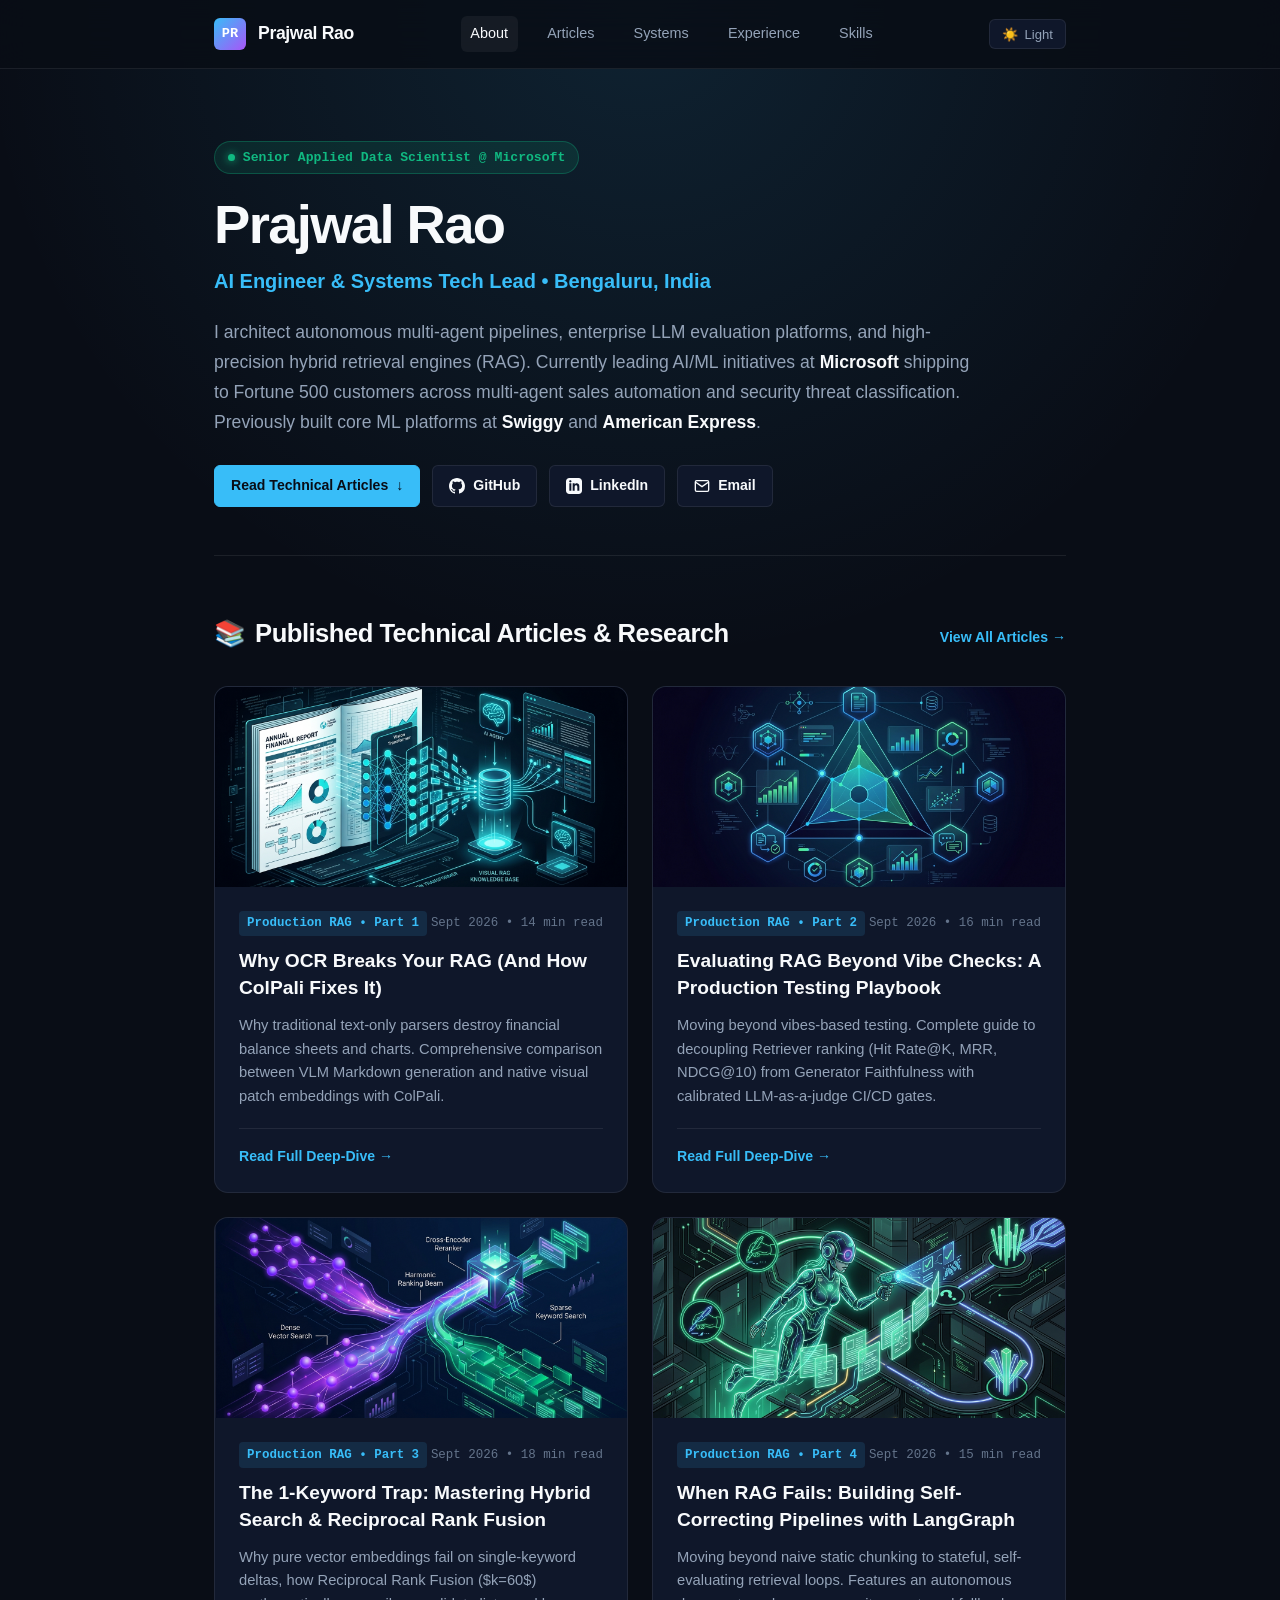
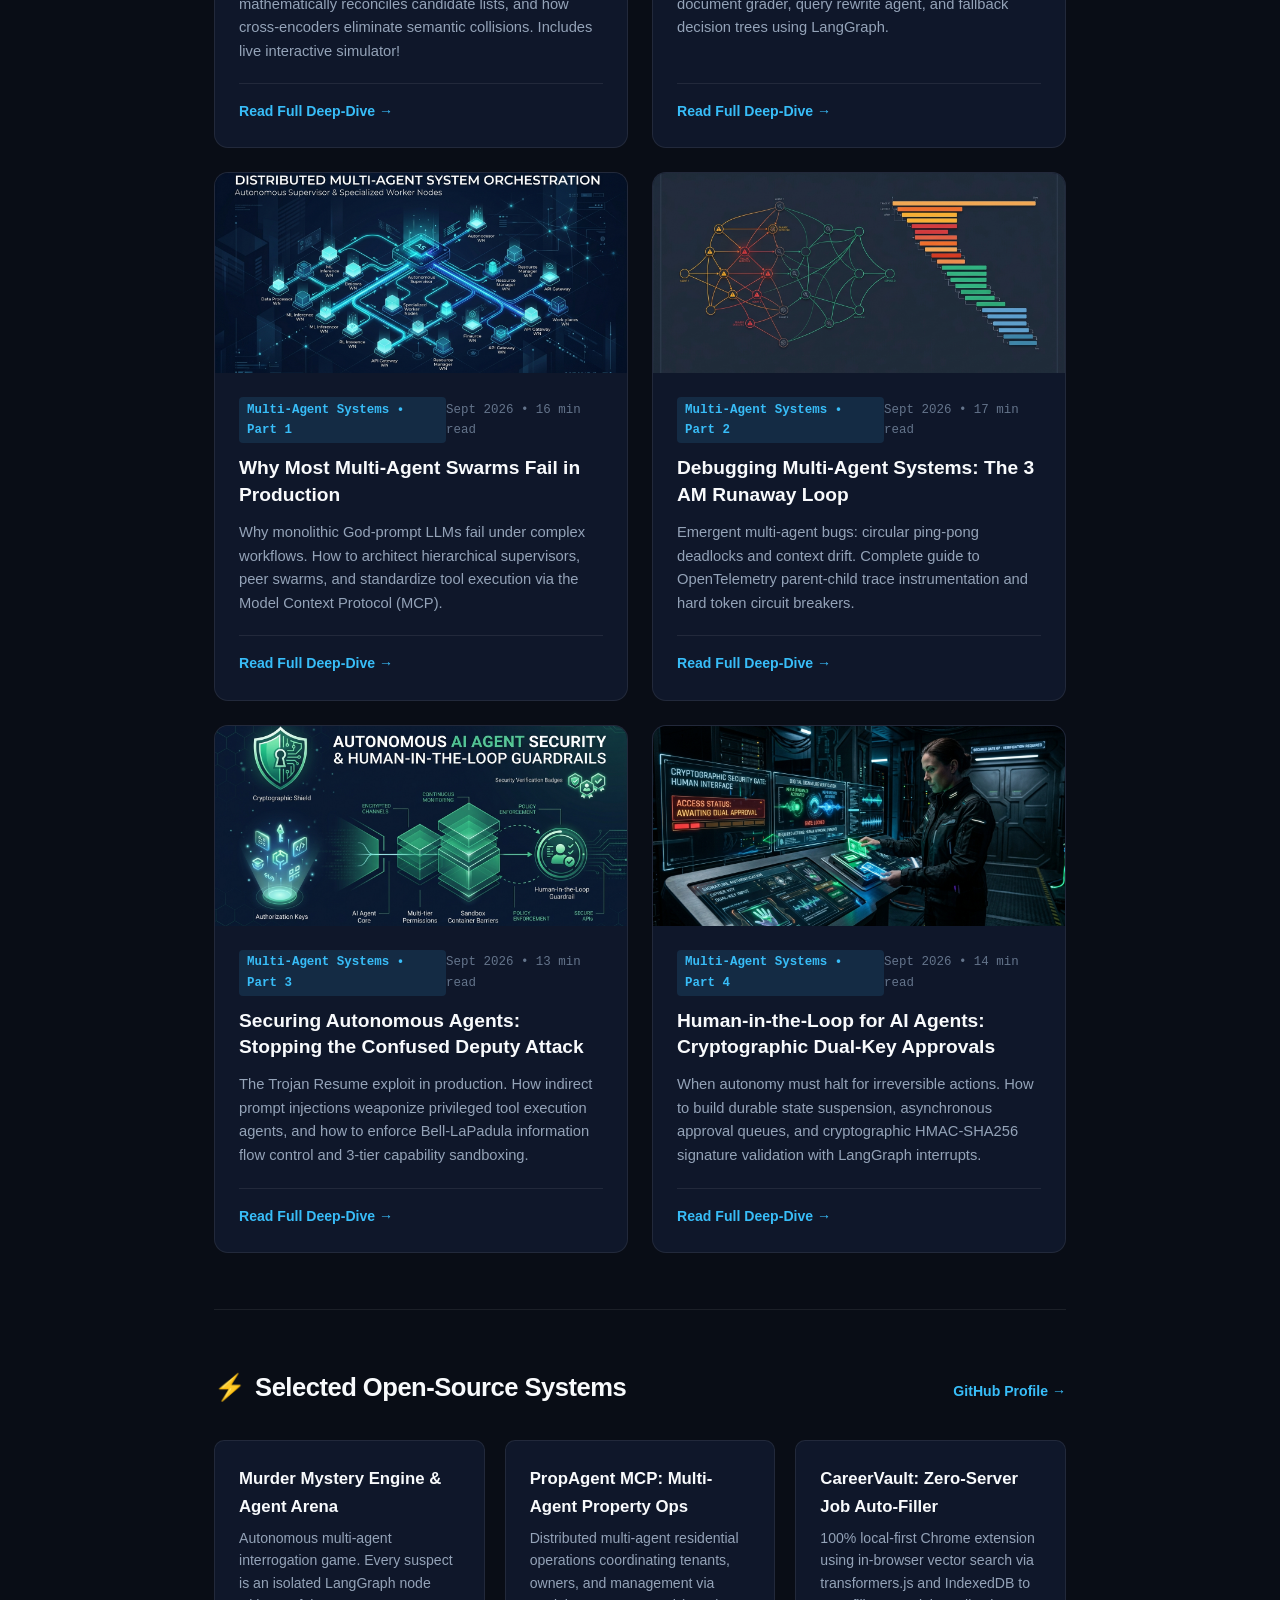
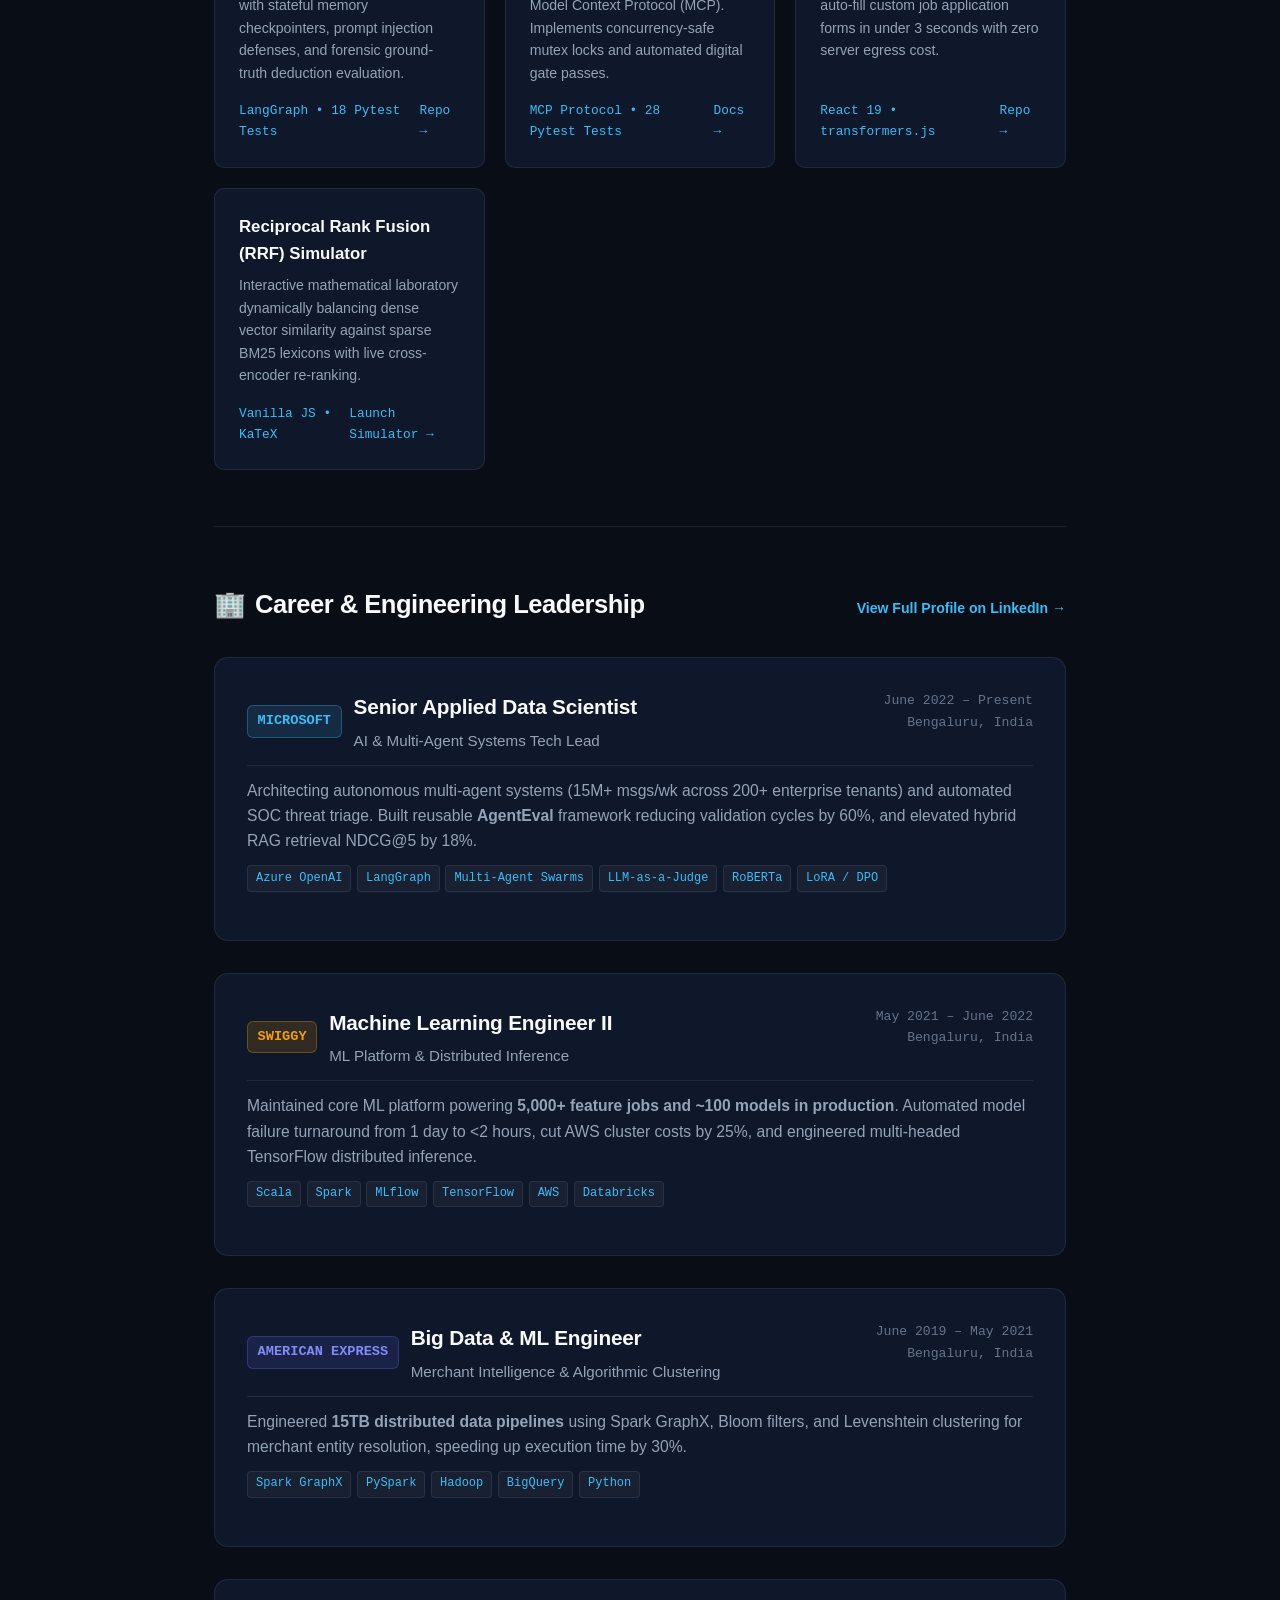
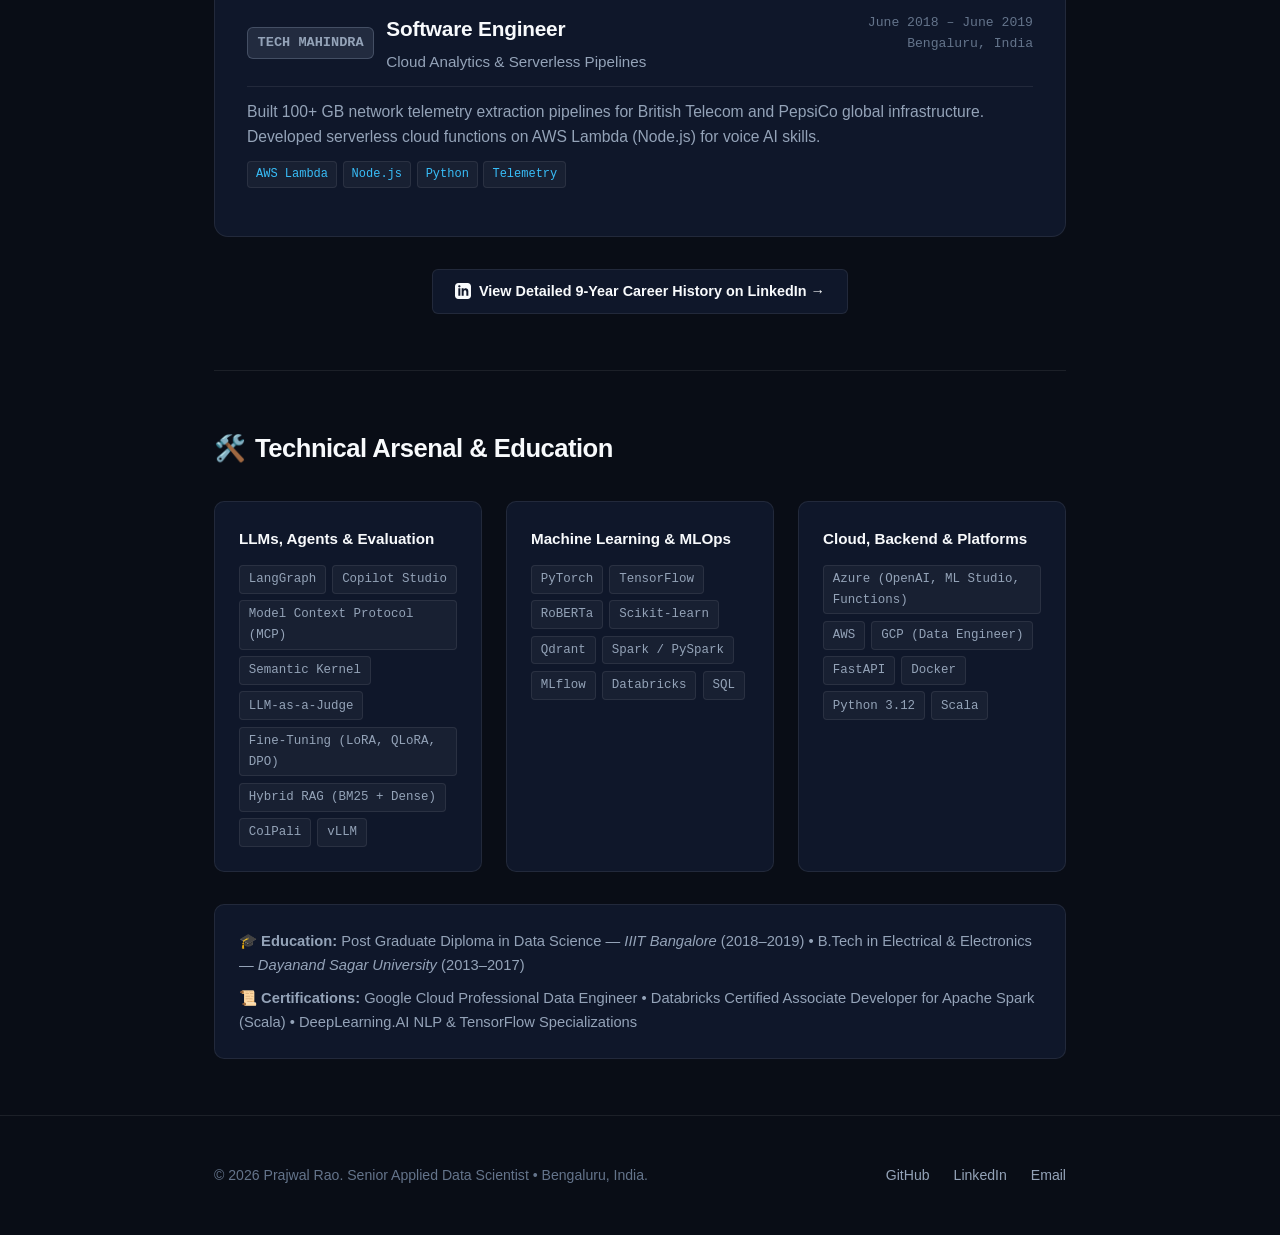
==== commit 0c0664e0: "refactor(home): elevate articles and systems first and compress experience into sleek snapshot" ====
--- a/index.html
+++ b/index.html
@@ -18,9 +18,9 @@
       </a>
       <nav class="main-nav">
         <a href="#about" class="active">About</a>
-        <a href="#experience">Experience</a>
         <a href="#articles">Articles</a>
         <a href="#projects">Systems</a>
+        <a href="#experience">Experience</a>
         <a href="#skills">Skills</a>
       </nav>
       <button id="theme-toggle" class="theme-toggle-btn" aria-label="Toggle Theme">
@@ -64,246 +64,7 @@
       </div>
     </section>
 
-    <!-- Professional Experience Section -->
-    <section id="experience" class="section-wrapper">
-      <div class="section-head">
-        <h2 class="section-title">
-          <span>🏢</span>
-          <span>Professional Experience</span>
-        </h2>
-        <span style="font-family: var(--font-mono); font-size: 0.85rem; color: var(--text-muted);">9 Years Engineering Impact</span>
-      </div>
-
-      <div class="experience-feed">
-
-        <!-- MICROSOFT -->
-        <article class="company-card">
-          <div class="company-header">
-            <div class="company-identity">
-              <span class="company-badge">MICROSOFT</span>
-              <div>
-                <h3 class="company-name">Senior Applied Data Scientist</h3>
-                <div class="company-role">AI &amp; Multi-Agent Systems Tech Lead</div>
-              </div>
-            </div>
-            <div class="company-meta">
-              <div>June 2022 &ndash; Present</div>
-              <div>Bengaluru, India</div>
-            </div>
-          </div>
-
-          <p class="company-intro">
-            Lead AI/ML initiatives across two core enterprise verticals: autonomous sales qualification agents (LLM/multi-agent) shipping to Fortune 500 customers, and automated security threat classification.
-          </p>
-
-          <!-- Project 1 -->
-          <div class="project-subcard">
-            <div class="project-title-bar">
-              <span class="project-title">1. Sales Qualification Multi-Agent AI System</span>
-              <span style="font-family: var(--font-mono); font-size: 0.8rem; color: var(--accent-emerald); font-weight: 700;">15M+ msgs/wk &bull; 200+ tenants</span>
-            </div>
-            <div class="tech-pills">
-              <span class="tech-pill">Azure</span>
-              <span class="tech-pill">Copilot Studio</span>
-              <span class="tech-pill">LangGraph</span>
-              <span class="tech-pill">GPT-5</span>
-              <span class="tech-pill">Function Apps</span>
-              <span class="tech-pill">LLM-as-a-Judge</span>
-            </div>
-            <ul class="impact-bullets">
-              <li>Architected an autonomous multi-agent AI system (Research, Engage, Readiness, BANT qualification) processing <strong>15M+ weekly messages across 200+ enterprise tenants</strong>.</li>
-              <li>Designed 5 LLM prompt and fine-tuning modules (OOF detection, BANT interview, follow-up cadence, email drafting, question extraction) achieving <strong>95% average accuracy</strong> via dedicated LLM-as-a-judge pipelines while maintaining <strong>&gt;91% task completion</strong> and <strong>&lt;3% hallucination</strong>.</li>
-              <li>Built <strong>AgentEval</strong> &mdash; a reusable agentic evaluation framework that reduced model validation cycles by <strong>60%</strong>, replacing ad-hoc prompt testing in CI/CD with synthetic data generation and automated benchmarking (adopted across 3+ sibling teams).</li>
-              <li>Re-architected hybrid RAG retrieval (dense embeddings + BM25), elevating <strong>NDCG@5 by 18%</strong> and RAGAS Faithfulness from 84% to 91% (&lt;3% overall hallucination).</li>
-              <li>Served as Tech Lead for 3 engineers, establishing engineering best practices for prompt regression testing, tenant-isolated state handling, and production drift monitoring.</li>
-            </ul>
-          </div>
-
-          <!-- Project 2 -->
-          <div class="project-subcard">
-            <div class="project-title-bar">
-              <span class="project-title">2. Security Report Risk Scoring &amp; NLP Classification</span>
-              <span style="font-family: var(--font-mono); font-size: 0.8rem; color: var(--accent); font-weight: 700;">85% turnaround cut &bull; 12k reports/mo</span>
-            </div>
-            <div class="tech-pills">
-              <span class="tech-pill">PyTorch</span>
-              <span class="tech-pill">RoBERTa</span>
-              <span class="tech-pill">Azure ML Studio</span>
-              <span class="tech-pill">QLoRA</span>
-              <span class="tech-pill">DPO</span>
-              <span class="tech-pill">MLflow</span>
-            </div>
-            <ul class="impact-bullets">
-              <li>Automated triage for <strong>12,000 monthly unstructured threat reports</strong>, reducing median SOC analyst turnaround time by <strong>85%</strong>.</li>
-              <li>Built an ML platform in Azure to develop, deploy, and monitor 8 models for classification and regression tasks, identifying risk levels and assigning risk scores.</li>
-              <li>Engineered custom RoBERTa architectures with custom layers combining structured tabular data with text data, achieving <strong>80% F1 score and 90% recall on high-risk incidents</strong>.</li>
-              <li>Created automated threat risk profiles based on historical incident data for security researchers.</li>
-            </ul>
-          </div>
-
-          <!-- Project 3 -->
-          <div class="project-subcard">
-            <div class="project-title-bar">
-              <span class="project-title">3. LLM Distillation &amp; High-Risk Classification Systems</span>
-              <span style="font-family: var(--font-mono); font-size: 0.8rem; color: var(--accent-purple); font-weight: 700;">&lt;1% imbalanced data &bull; Low latency</span>
-            </div>
-            <div class="tech-pills">
-              <span class="tech-pill">Llama 2</span>
-              <span class="tech-pill">Instruction Tuning</span>
-              <span class="tech-pill">LoRA</span>
-              <span class="tech-pill">QLoRA</span>
-              <span class="tech-pill">DPO</span>
-              <span class="tech-pill">Azure OpenAI</span>
-            </div>
-            <ul class="impact-bullets">
-              <li>Built custom RoBERTa classification models to detect high-risk categories with extreme data imbalance (&lt;1% positive class prevalence).</li>
-              <li>Created an automated evaluation and prompt improvement framework to systematically benchmark and optimize LLM performance.</li>
-              <li>Distilled GPT-4 capabilities into fine-tuned open-source models (Llama 2) using Instruction Tuning, LoRA, and DPO, achieving near-parity with commercial LLMs while drastically cutting inference cost and latency.</li>
-            </ul>
-          </div>
-
-          <!-- Project 4 -->
-          <div class="project-subcard">
-            <div class="project-title-bar">
-              <span class="project-title">4. Enterprise Chatbot with RAG &amp; Tool Plugins</span>
-              <span style="font-family: var(--font-mono); font-size: 0.8rem; color: var(--accent-blue); font-weight: 700;">200 hrs/mo saved</span>
-            </div>
-            <div class="tech-pills">
-              <span class="tech-pill">LangChain</span>
-              <span class="tech-pill">Semantic Kernel</span>
-              <span class="tech-pill">Qdrant</span>
-              <span class="tech-pill">GPT</span>
-              <span class="tech-pill">Azure Functions</span>
-            </div>
-            <ul class="impact-bullets">
-              <li>Designed and built a scalable LLM chat system securely answering user queries over internal enterprise knowledge bases, saving 200+ hours of manual lookup effort monthly.</li>
-              <li>Created specific tool plugins for automated case summarization and technical report generation.</li>
-              <li>Architected end-to-end ingestion and processing pipelines to extract and vectorize multi-format enterprise documents.</li>
-            </ul>
-          </div>
-        </article>
-
-        <!-- SWIGGY -->
-        <article class="company-card">
-          <div class="company-header">
-            <div class="company-identity">
-              <span class="company-badge" style="background: rgba(245, 158, 11, 0.15); color: #f59e0b; border-color: rgba(245, 158, 11, 0.3);">SWIGGY</span>
-              <div>
-                <h3 class="company-name">Machine Learning Engineer II</h3>
-                <div class="company-role">ML Platform &amp; Distributed Inference</div>
-              </div>
-            </div>
-            <div class="company-meta">
-              <div>May 2021 &ndash; June 2022</div>
-              <div>Bengaluru, India</div>
-            </div>
-          </div>
-
-          <div class="project-subcard">
-            <div class="project-title-bar">
-              <span class="project-title">1. MLOps Platform &amp; Pipeline Automation</span>
-              <span style="font-family: var(--font-mono); font-size: 0.8rem; color: #f59e0b; font-weight: 700;">5k jobs &bull; 100 models &bull; -25% AWS cost</span>
-            </div>
-            <div class="tech-pills">
-              <span class="tech-pill">Scala</span>
-              <span class="tech-pill">Python</span>
-              <span class="tech-pill">Spark</span>
-              <span class="tech-pill">MLflow</span>
-              <span class="tech-pill">AWS</span>
-              <span class="tech-pill">Databricks</span>
-              <span class="tech-pill">Flink</span>
-            </div>
-            <ul class="impact-bullets">
-              <li>Maintained and operated central ML platform powering <strong>5,000+ feature jobs and ~100 models in production</strong>.</li>
-              <li>Streamlined monitoring by implementing feature pipeline quality checks, alerts on data drift, and automated failure detection, reducing model failure turnaround from 1 day to <strong>under 2 hours</strong>.</li>
-              <li>Reduced AWS cluster costs by <strong>25%</strong> through Spark job optimization and instance fine-tuning.</li>
-              <li>Leveraged MLflow to build a retraining platform integrated into the production system, automating 2&ndash;3 days of manual re-training per model.</li>
-            </ul>
-          </div>
-
-          <div class="project-subcard">
-            <div class="project-title-bar">
-              <span class="project-title">2. TensorFlow Multi-Headed Model Framework</span>
-              <span style="font-family: var(--font-mono); font-size: 0.8rem; color: #f59e0b; font-weight: 700;">-30% latency &bull; Multi-network training</span>
-            </div>
-            <div class="tech-pills">
-              <span class="tech-pill">Python</span>
-              <span class="tech-pill">TensorFlow</span>
-              <span class="tech-pill">AWS</span>
-              <span class="tech-pill">Databricks</span>
-            </div>
-            <ul class="impact-bullets">
-              <li>Built an easy-to-use customizable framework for multi-headed models, reducing production network calls and cutting overall latencies by <strong>30%</strong>.</li>
-              <li>Piggybacked on feature fetches to minimize resource usage during inference, yielding significant inference compute savings.</li>
-              <li>Enabled multi-dataset, multi-network distributed training and model serialization.</li>
-            </ul>
-          </div>
-        </article>
-
-        <!-- AMERICAN EXPRESS -->
-        <article class="company-card">
-          <div class="company-header">
-            <div class="company-identity">
-              <span class="company-badge" style="background: rgba(99, 102, 241, 0.15); color: #818cf8; border-color: rgba(99, 102, 241, 0.3);">AMERICAN EXPRESS</span>
-              <div>
-                <h3 class="company-name">Big Data &amp; ML Engineer</h3>
-                <div class="company-role">Competitor Insights &amp; Algorithmic Clustering</div>
-              </div>
-            </div>
-            <div class="company-meta">
-              <div>June 2019 &ndash; May 2021</div>
-              <div>Bengaluru, India</div>
-            </div>
-          </div>
-
-          <div class="project-subcard">
-            <div class="project-title-bar">
-              <span class="project-title">Competitor Insights 15TB Big Data Pipeline</span>
-              <span style="font-family: var(--font-mono); font-size: 0.8rem; color: #818cf8; font-weight: 700;">15TB pipeline &bull; 30% execution lift</span>
-            </div>
-            <div class="tech-pills">
-              <span class="tech-pill">Hive</span>
-              <span class="tech-pill">Spark</span>
-              <span class="tech-pill">Scala</span>
-              <span class="tech-pill">Python</span>
-              <span class="tech-pill">GraphX</span>
-              <span class="tech-pill">GCP BigQuery</span>
-              <span class="tech-pill">Beam</span>
-            </div>
-            <ul class="impact-bullets">
-              <li>Developed and optimized a <strong>15TB data pipeline</strong> to clean and process third-party raw merchant data, improving end-to-end execution time by <strong>30%</strong>.</li>
-              <li>Cleaned and enriched data using complex string matching and clustering algorithms (Bloom filters, Levenshtein, Hamming distance).</li>
-              <li>Utilized Spark GraphX to optimize entity resolution and clustering algorithms, matching third-party merchant records with internal accounts.</li>
-              <li>Built custom analytics dashboards with Tableau to track merchant transaction velocity and competitor consumer trends.</li>
-            </ul>
-          </div>
-        </article>
-
-        <!-- TECH MAHINDRA -->
-        <article class="company-card">
-          <div class="company-header">
-            <div class="company-identity">
-              <span class="company-badge" style="background: rgba(148, 163, 184, 0.15); color: #94a3b8; border-color: rgba(148, 163, 184, 0.3);">TECH MAHINDRA</span>
-              <div>
-                <h3 class="company-name">Software Engineer</h3>
-                <div class="company-role">Cloud Analytics &amp; Serverless Pipelines</div>
-              </div>
-            </div>
-            <div class="company-meta">
-              <div>June 2018 &ndash; June 2019</div>
-              <div>Bengaluru, India</div>
-            </div>
-          </div>
-
-          <p class="company-intro">
-            Built data extraction scripts for 100+ GB network telemetry for British Telecom and PepsiCo worldwide infrastructure. Built serverless cloud functions on AWS Lambda (Node.js) for Amazon Alexa BT Skills.
-          </p>
-        </article>
-
-      </div>
-    </section>
-
-    <!-- Technical Articles Showcase (Magazine Grid with Cover Images) -->
+<!-- Technical Articles Showcase (Magazine Grid with Cover Images) -->
     <section id="articles" class="section-wrapper">
       <div class="section-head">
         <h2 class="section-title">
@@ -494,7 +255,7 @@
       </div>
     </section>
 
-    <!-- Selected Open-Source Systems -->
+<!-- Selected Open-Source Systems -->
     <section id="projects" class="section-wrapper">
       <div class="section-head">
         <h2 class="section-title">
@@ -537,10 +298,151 @@
             <a href="https://github.com/Riser01/careervault" target="_blank" rel="noopener">Repo &rarr;</a>
           </div>
         </div>
+        <div class="codebase-card">
+          <div class="codebase-name">Reciprocal Rank Fusion (RRF) Simulator</div>
+          <p class="codebase-desc">
+            Interactive mathematical laboratory dynamically balancing dense vector similarity against sparse BM25 lexicons with live cross-encoder re-ranking.
+          </p>
+          <div class="codebase-footer">
+            <span>Vanilla JS &bull; KaTeX</span>
+            <a href="articles/hybrid-retrieval-rrf-and-fusion.html#interactive-calculator">Launch Simulator &rarr;</a>
+          </div>
+        </div>
       </div>
     </section>
 
-    <!-- Technical Arsenal & Education -->
+    <!-- Professional Experience Snapshot -->
+    <section id="experience" class="section-wrapper">
+      <div class="section-head">
+        <h2 class="section-title">
+          <span>🏢</span>
+          <span>Career &amp; Engineering Leadership</span>
+        </h2>
+        <a href="https://www.linkedin.com/in/prajwal-rao-d/" target="_blank" rel="noopener" class="section-link">View Full Profile on LinkedIn &rarr;</a>
+      </div>
+
+      <div class="experience-feed">
+
+        <!-- MICROSOFT -->
+        <article class="company-card">
+          <div class="company-header" style="margin-bottom: 0.75rem; padding-bottom: 0.75rem;">
+            <div class="company-identity">
+              <span class="company-badge">MICROSOFT</span>
+              <div>
+                <h3 class="company-name">Senior Applied Data Scientist</h3>
+                <div class="company-role">AI &amp; Multi-Agent Systems Tech Lead</div>
+              </div>
+            </div>
+            <div class="company-meta">
+              <div>June 2022 &ndash; Present</div>
+              <div>Bengaluru, India</div>
+            </div>
+          </div>
+          <p class="company-intro" style="margin-bottom: 0.75rem;">
+            Architecting autonomous multi-agent systems (15M+ msgs/wk across 200+ enterprise tenants) and automated SOC threat triage. Built reusable <strong>AgentEval</strong> framework reducing validation cycles by 60%, and elevated hybrid RAG retrieval NDCG@5 by 18%.
+          </p>
+          <div class="tech-pills">
+            <span class="tech-pill">Azure OpenAI</span>
+            <span class="tech-pill">LangGraph</span>
+            <span class="tech-pill">Multi-Agent Swarms</span>
+            <span class="tech-pill">LLM-as-a-Judge</span>
+            <span class="tech-pill">RoBERTa</span>
+            <span class="tech-pill">LoRA / DPO</span>
+          </div>
+        </article>
+
+        <!-- SWIGGY -->
+        <article class="company-card">
+          <div class="company-header" style="margin-bottom: 0.75rem; padding-bottom: 0.75rem;">
+            <div class="company-identity">
+              <span class="company-badge" style="background: rgba(245, 158, 11, 0.15); color: #f59e0b; border-color: rgba(245, 158, 11, 0.3);">SWIGGY</span>
+              <div>
+                <h3 class="company-name">Machine Learning Engineer II</h3>
+                <div class="company-role">ML Platform &amp; Distributed Inference</div>
+              </div>
+            </div>
+            <div class="company-meta">
+              <div>May 2021 &ndash; June 2022</div>
+              <div>Bengaluru, India</div>
+            </div>
+          </div>
+          <p class="company-intro" style="margin-bottom: 0.75rem;">
+            Maintained core ML platform powering <strong>5,000+ feature jobs and ~100 models in production</strong>. Automated model failure turnaround from 1 day to &lt;2 hours, cut AWS cluster costs by 25%, and engineered multi-headed TensorFlow distributed inference.
+          </p>
+          <div class="tech-pills">
+            <span class="tech-pill">Scala</span>
+            <span class="tech-pill">Spark</span>
+            <span class="tech-pill">MLflow</span>
+            <span class="tech-pill">TensorFlow</span>
+            <span class="tech-pill">AWS</span>
+            <span class="tech-pill">Databricks</span>
+          </div>
+        </article>
+
+        <!-- AMERICAN EXPRESS -->
+        <article class="company-card">
+          <div class="company-header" style="margin-bottom: 0.75rem; padding-bottom: 0.75rem;">
+            <div class="company-identity">
+              <span class="company-badge" style="background: rgba(99, 102, 241, 0.15); color: #818cf8; border-color: rgba(99, 102, 241, 0.3);">AMERICAN EXPRESS</span>
+              <div>
+                <h3 class="company-name">Big Data &amp; ML Engineer</h3>
+                <div class="company-role">Merchant Intelligence &amp; Algorithmic Clustering</div>
+              </div>
+            </div>
+            <div class="company-meta">
+              <div>June 2019 &ndash; May 2021</div>
+              <div>Bengaluru, India</div>
+            </div>
+          </div>
+          <p class="company-intro" style="margin-bottom: 0.75rem;">
+            Engineered <strong>15TB distributed data pipelines</strong> using Spark GraphX, Bloom filters, and Levenshtein clustering for merchant entity resolution, speeding up execution time by 30%.
+          </p>
+          <div class="tech-pills">
+            <span class="tech-pill">Spark GraphX</span>
+            <span class="tech-pill">PySpark</span>
+            <span class="tech-pill">Hadoop</span>
+            <span class="tech-pill">BigQuery</span>
+            <span class="tech-pill">Python</span>
+          </div>
+        </article>
+
+        <!-- TECH MAHINDRA -->
+        <article class="company-card">
+          <div class="company-header" style="margin-bottom: 0.75rem; padding-bottom: 0.75rem;">
+            <div class="company-identity">
+              <span class="company-badge" style="background: rgba(148, 163, 184, 0.15); color: #94a3b8; border-color: rgba(148, 163, 184, 0.3);">TECH MAHINDRA</span>
+              <div>
+                <h3 class="company-name">Software Engineer</h3>
+                <div class="company-role">Cloud Analytics &amp; Serverless Pipelines</div>
+              </div>
+            </div>
+            <div class="company-meta">
+              <div>June 2018 &ndash; June 2019</div>
+              <div>Bengaluru, India</div>
+            </div>
+          </div>
+          <p class="company-intro" style="margin-bottom: 0.75rem;">
+            Built 100+ GB network telemetry extraction pipelines for British Telecom and PepsiCo global infrastructure. Developed serverless cloud functions on AWS Lambda (Node.js) for voice AI skills.
+          </p>
+          <div class="tech-pills">
+            <span class="tech-pill">AWS Lambda</span>
+            <span class="tech-pill">Node.js</span>
+            <span class="tech-pill">Python</span>
+            <span class="tech-pill">Telemetry</span>
+          </div>
+        </article>
+
+      </div>
+      
+      <div style="text-align: center; margin-top: 2rem;">
+        <a href="https://www.linkedin.com/in/prajwal-rao-d/" target="_blank" rel="noopener" class="btn-pill" style="display: inline-flex; font-size: 0.9rem; padding: 0.6rem 1.4rem;">
+          <svg width="16" height="16" viewBox="0 0 24 24" fill="currentColor"><path d="M19 0h-14c-2.761 0-5 2.239-5 5v14c0 2.761 2.239 5 5 5h14c2.762 0 5-2.239 5-5v-14c0-2.761-2.238-5-5-5zm-11 19h-3v-11h3v11zm-1.5-12.268c-.966 0-1.75-.79-1.75-1.764s.784-1.764 1.75-1.764 1.75.79 1.75 1.764-.783 1.764-1.75 1.764zm13.5 12.268h-3v-5.604c0-3.368-4-3.113-4 0v5.604h-3v-11h3v1.765c1.396-2.586 7-2.777 7 2.476v6.759z"/></svg>
+          <span>View Detailed 9-Year Career History on LinkedIn &rarr;</span>
+        </a>
+      </div>
+    </section>
+
+<!-- Technical Arsenal & Education -->
     <section id="skills" class="section-wrapper" style="border-bottom: none;">
       <div class="section-head">
         <h2 class="section-title">
